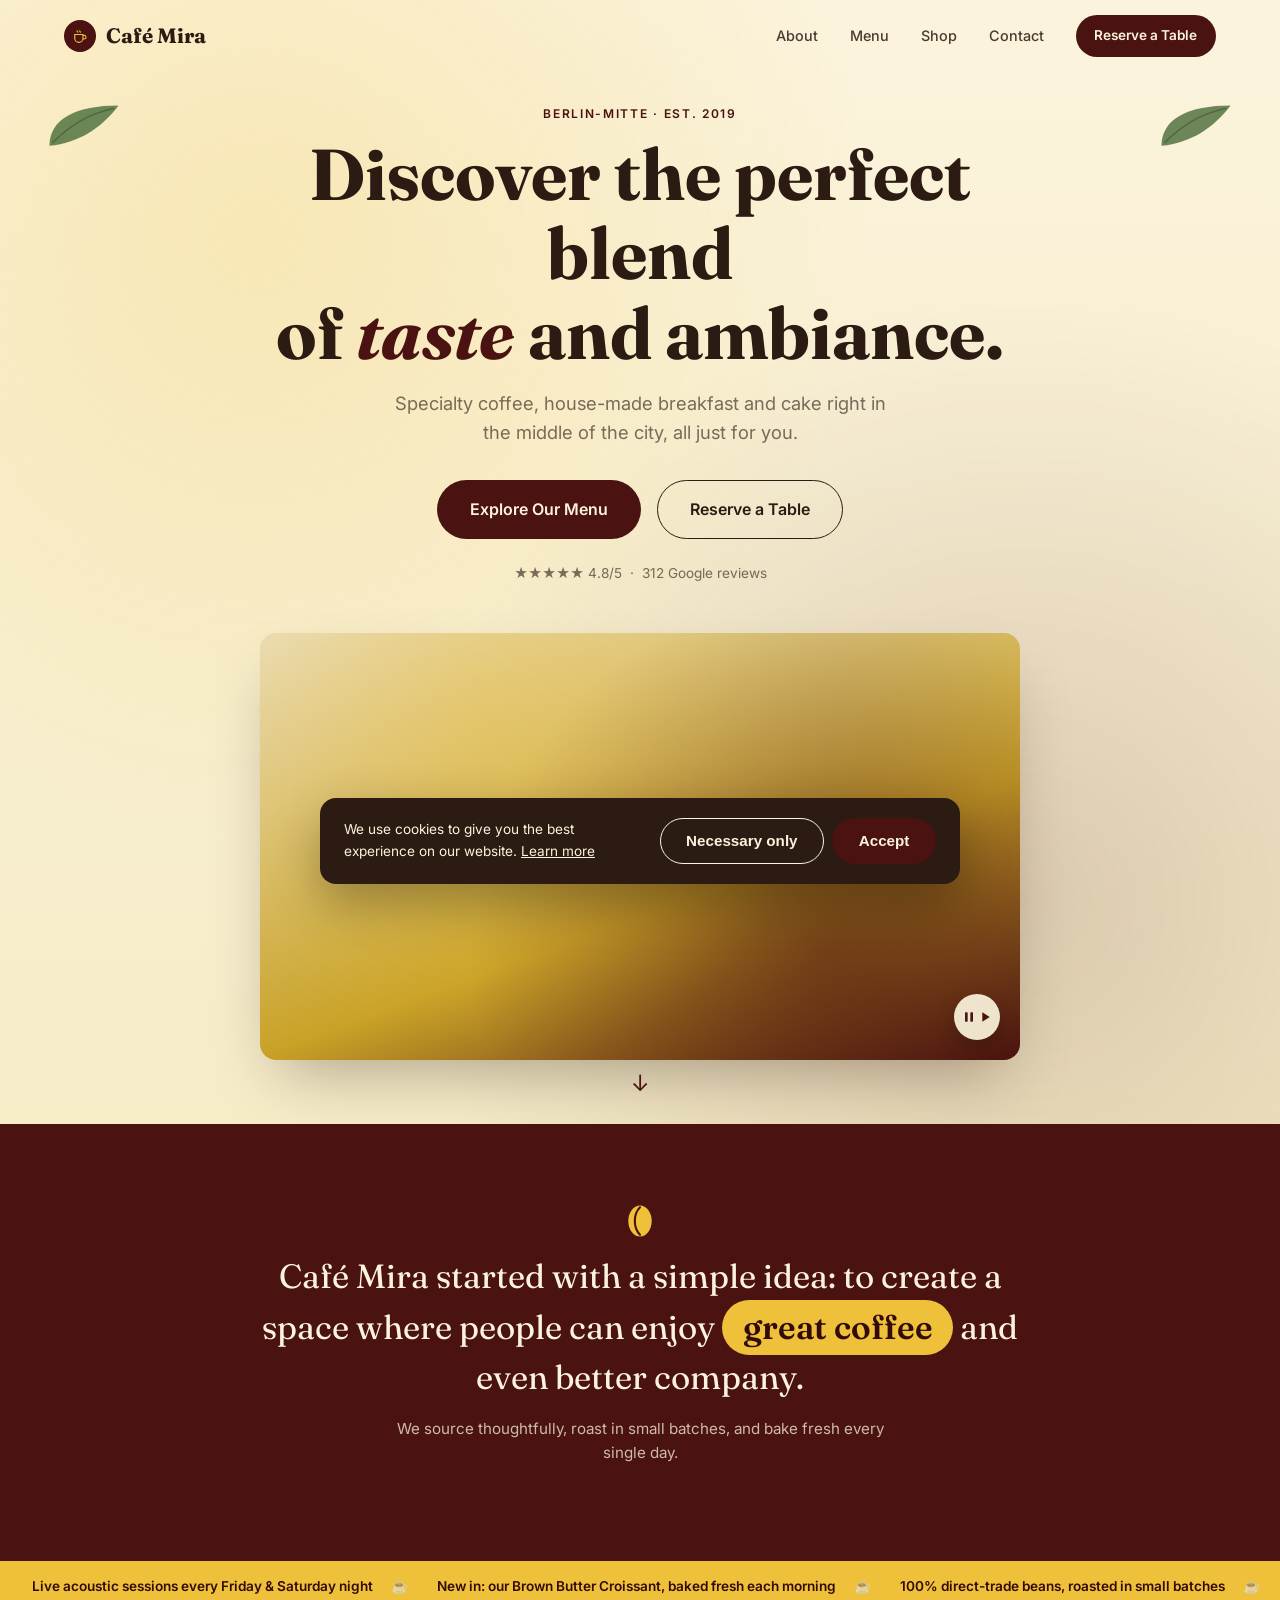
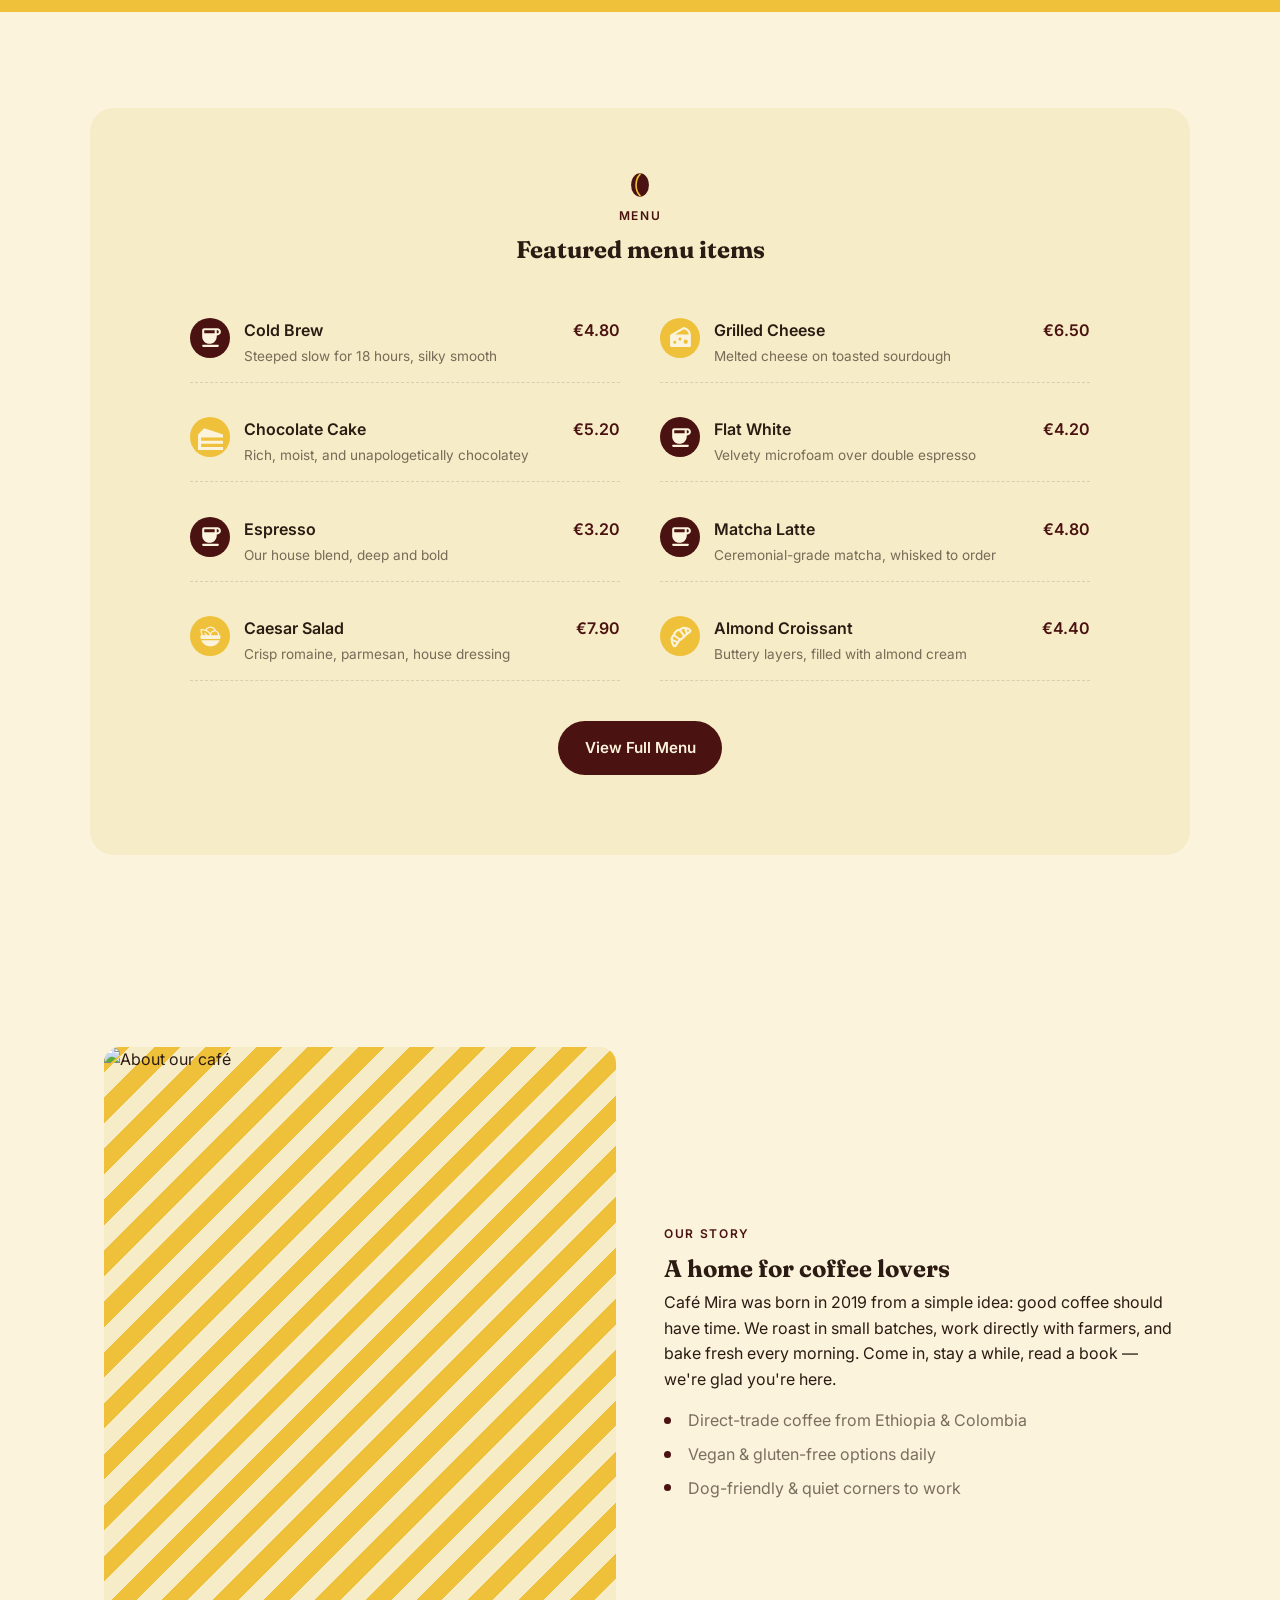
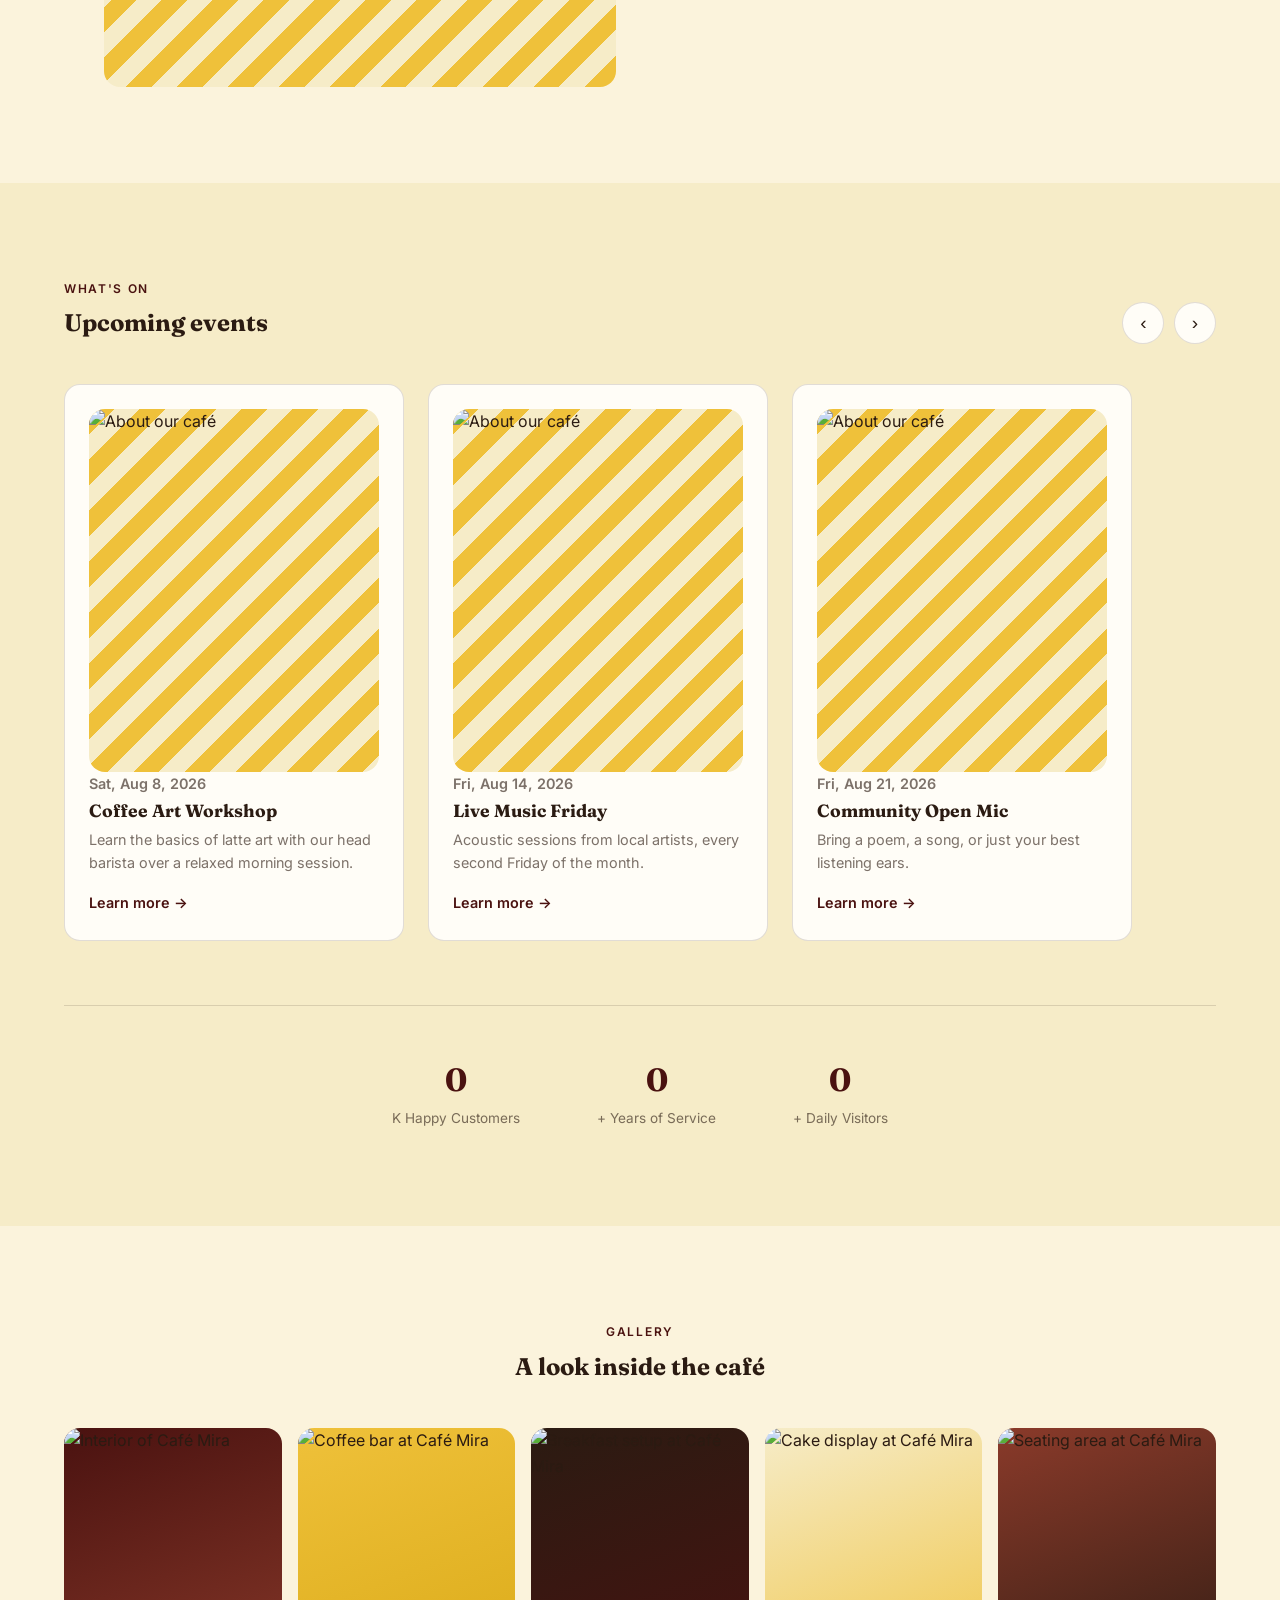
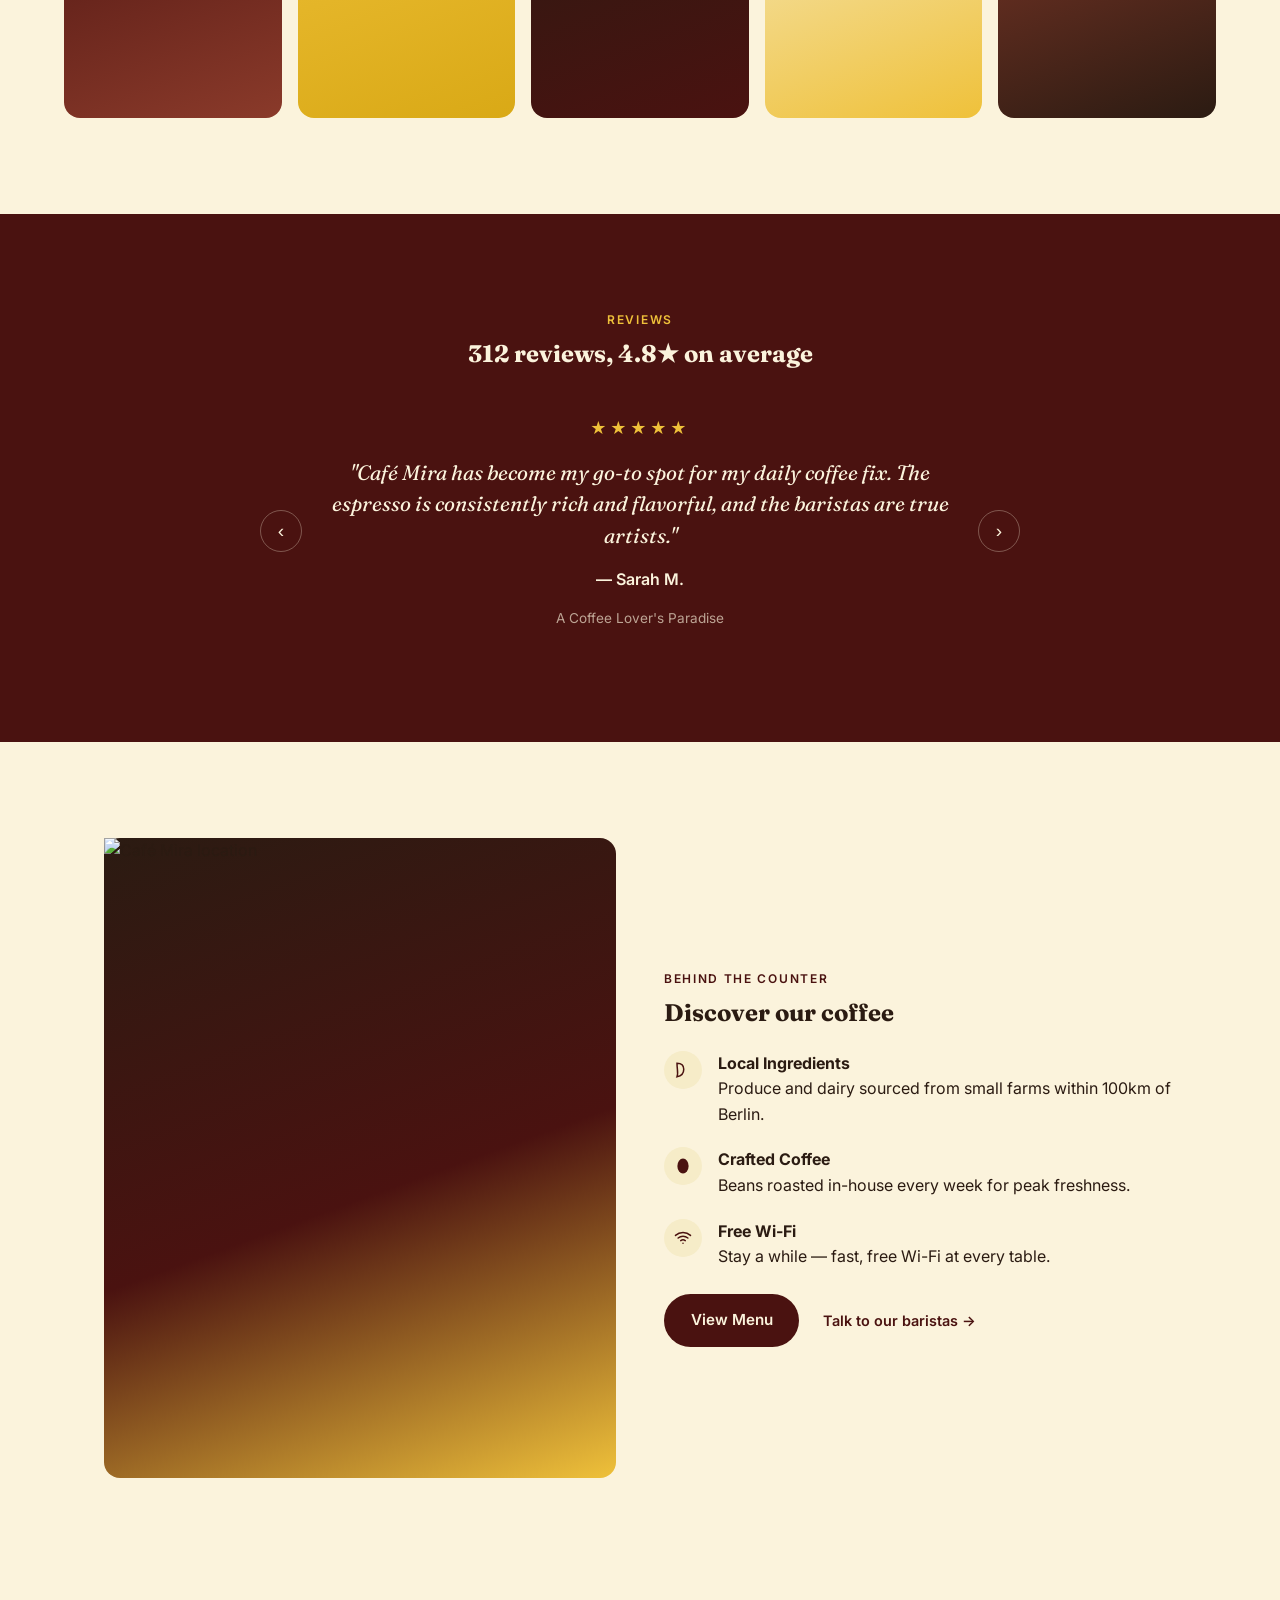
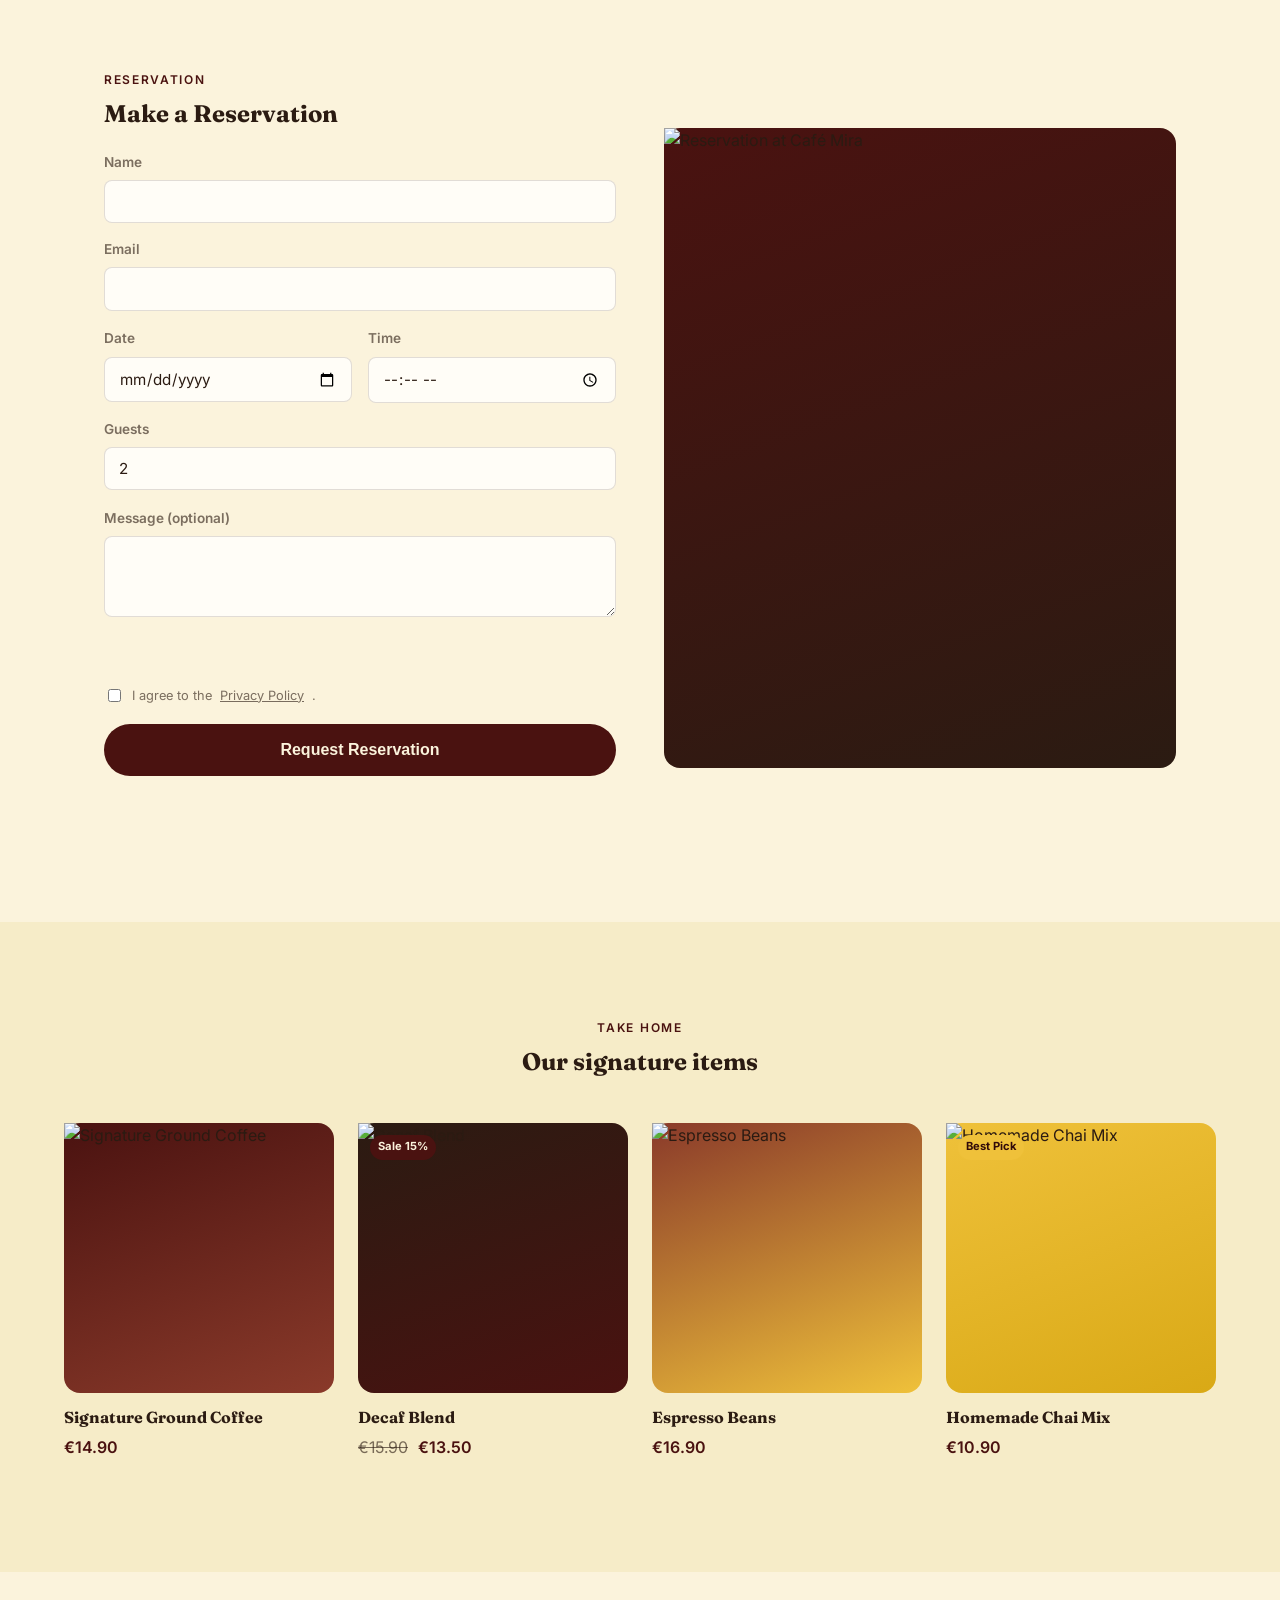
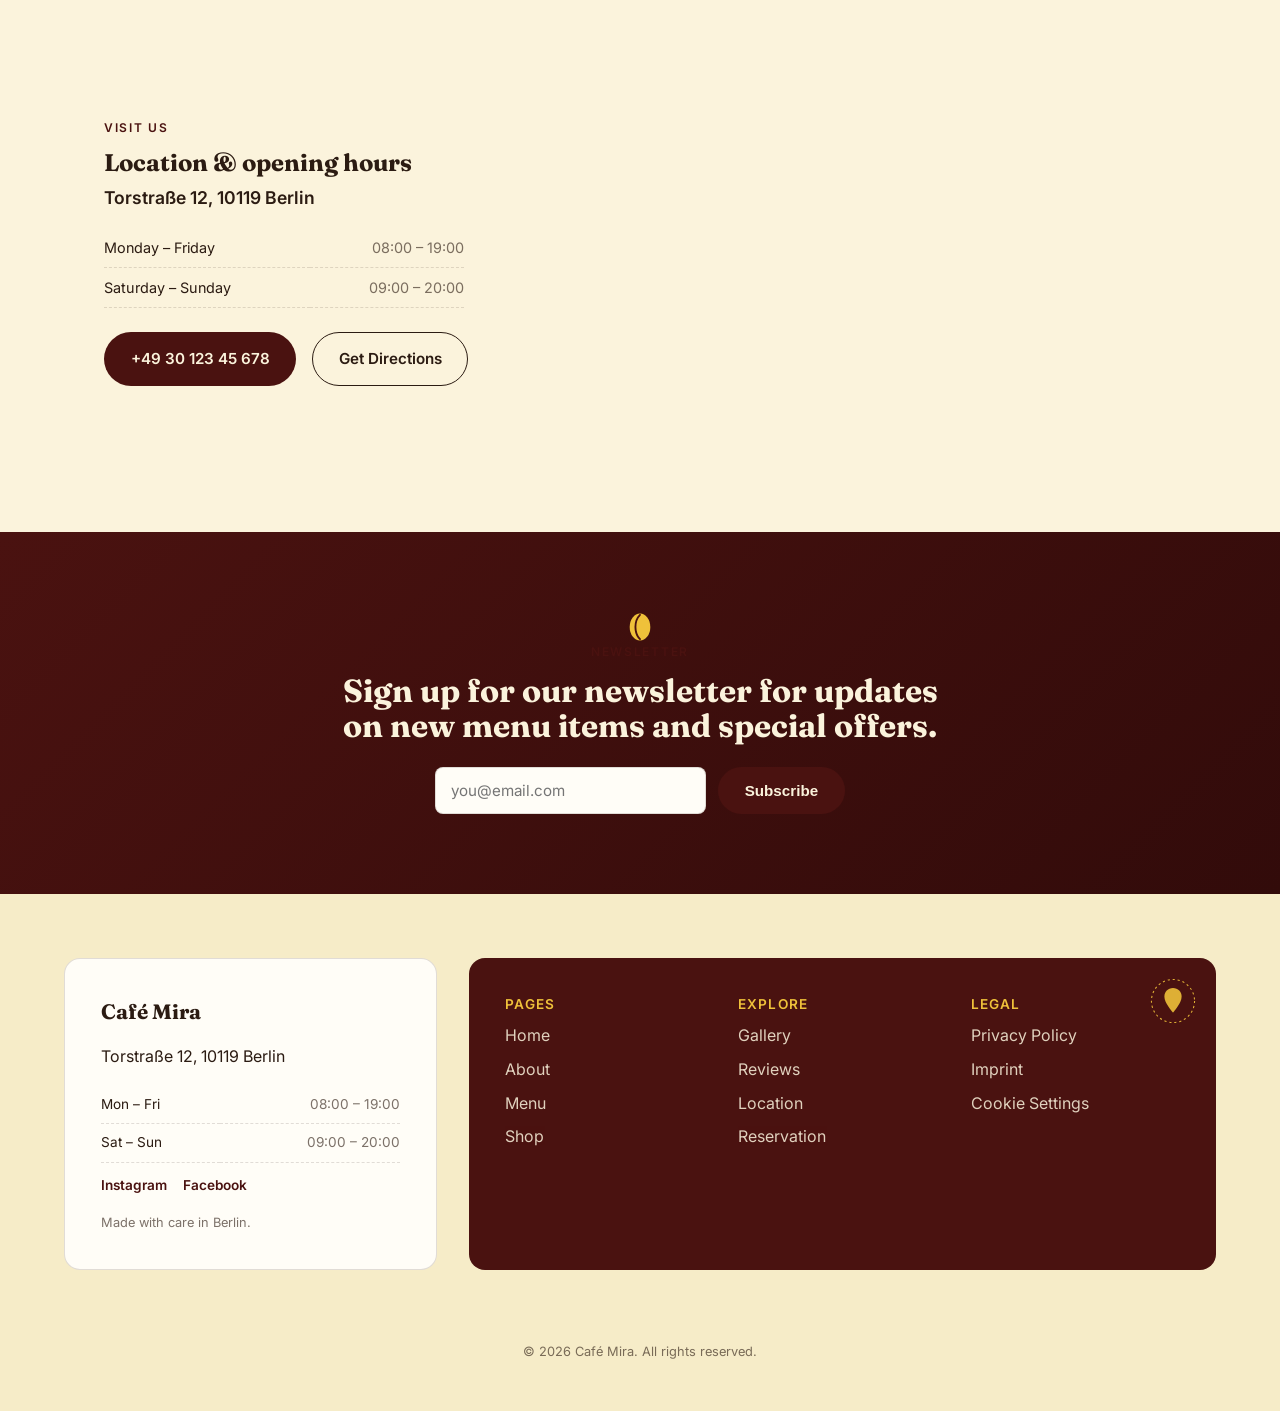
==== index.html @ db7641bc "update" ====
<!DOCTYPE html>
<html lang="en">
<head>
<meta charset="UTF-8">
<meta name="viewport" content="width=device-width, initial-scale=1.0">
<title>Café Mira — Specialty Coffee & Breakfast in Berlin-Mitte</title>
<meta name="description" content="Café Mira in Berlin-Mitte: specialty coffee, house-made breakfast and cake, live music nights. Open daily from 8am. Reserve your table today.">
<meta name="keywords" content="café Berlin, specialty coffee, breakfast, brunch, coffee shop Mitte">
<meta name="author" content="Café Mira">
<link rel="canonical" href="https://www.cafe-mira.example/">

<!-- Open Graph -->
<meta property="og:type" content="restaurant.menu">
<meta property="og:title" content="Café Mira — Specialty Coffee & Breakfast in Berlin-Mitte">
<meta property="og:description" content="Specialty coffee, house-made breakfast and cake right in the middle of Berlin. Reserve your table today.">
<meta property="og:image" content="images/og-cover.jpg">
<meta property="og:locale" content="en_GB">
<meta property="og:url" content="https://www.cafe-mira.example/">

<!-- Twitter -->
<meta name="twitter:card" content="summary_large_image">
<meta name="twitter:title" content="Café Mira — Specialty Coffee & Breakfast">
<meta name="twitter:description" content="Specialty coffee, house-made breakfast and cake in Berlin-Mitte.">
<meta name="twitter:image" content="images/og-cover.jpg">

<link rel="icon" href="data:image/svg+xml,<svg xmlns=%22http://www.w3.org/2000/svg%22 viewBox=%220 0 100 100%22><text y=%22.9em%22 font-size=%2290%22>☕</text></svg>">

<link rel="preconnect" href="https://fonts.googleapis.com">
<link href="https://fonts.googleapis.com/css2?family=Fraunces:opsz,wght@9..144,400;9..144,600;9..144,700&family=Inter:wght@400;500;600&display=swap" rel="stylesheet">
<link rel="stylesheet" href="css/style.css">

<!-- Structured data: LocalBusiness / CafeOrCoffeeShop -->
<script type="application/ld+json">
{
  "@context": "https://schema.org",
  "@type": "CafeOrCoffeeShop",
  "name": "Café Mira",
  "image": "https://www.cafe-mira.example/images/og-cover.jpg",
  "url": "https://www.cafe-mira.example/",
  "telephone": "+49-30-1234567",
  "servesCuisine": "Café, Breakfast, Cake",
  "priceRange": "€€",
  "address": {
    "@type": "PostalAddress",
    "streetAddress": "Torstraße 12",
    "addressLocality": "Berlin",
    "postalCode": "10119",
    "addressCountry": "DE"
  },
  "geo": { "@type": "GeoCoordinates", "latitude": 52.5296, "longitude": 13.4014 },
  "openingHoursSpecification": [
    { "@type": "OpeningHoursSpecification", "dayOfWeek": ["Monday","Tuesday","Wednesday","Thursday","Friday"], "opens": "08:00", "closes": "19:00" },
    { "@type": "OpeningHoursSpecification", "dayOfWeek": ["Saturday","Sunday"], "opens": "09:00", "closes": "20:00" }
  ],
  "aggregateRating": { "@type": "AggregateRating", "ratingValue": "4.8", "reviewCount": "312" },
  "sameAs": ["https://www.instagram.com/cafemira", "https://www.facebook.com/cafemira"],
  "inLanguage": "en"
}
</script>
</head>
<body>

<!-- Cookie consent (GDPR / EU market) -->
<div class="cookie-banner" id="cookieBanner" role="dialog" aria-live="polite" aria-label="Cookie notice">
  <p>We use cookies to give you the best experience on our website. <a href="privacy.html">Learn more</a></p>
  <div class="cookie-actions">
    <button class="btn btn--ghost" id="cookieDecline">Necessary only</button>
    <button class="btn btn--primary" id="cookieAccept">Accept</button>
  </div>
</div>

<!-- Nav -->
<header class="nav" id="nav">
  <a href="#top" class="nav__logo">
    <span class="nav__logo-mark">
      <svg viewBox="0 0 48 48" width="18" height="18" fill="none" stroke="currentColor" stroke-width="3" stroke-linecap="round"><path d="M10 20h22v10a11 11 0 0 1-11 11h0a11 11 0 0 1-11-11V20Z"/><path d="M32 22h3a5 5 0 0 1 0 10h-3"/><path d="M16 10c0 2 2 2 2 4M23 10c0 2 2 2 2 4"/></svg>
    </span>
    Café Mira
  </a>
  <nav class="nav__links" id="navLinks">
    <a href="#about">About</a>
    <a href="#menu">Menu</a>
    <a href="#shop">Shop</a>
    <a href="#contact">Contact</a>
    <a href="#contact" class="btn btn--primary btn--sm">Reserve a Table</a>
  </nav>
  <button class="nav__burger" id="navBurger" aria-label="Open menu" aria-expanded="false">
    <span></span><span></span><span></span>
  </button>
</header>

<!-- Hero -->
<section class="hero" id="top">
  <div class="hero__bg" aria-hidden="true"></div>
  <svg class="leaf leaf--left float" viewBox="0 0 100 60" width="72" aria-hidden="true"><path d="M2 58C2 20 40 2 98 2 C74 34 42 54 2 58Z" fill="#5C7A4A"/><path d="M6 54C30 30 55 14 92 6" stroke="#3E5A32" stroke-width="2" fill="none"/></svg>
  <svg class="leaf leaf--right float" viewBox="0 0 100 60" width="72" aria-hidden="true"><path d="M98 58C98 20 60 2 2 2 C26 34 58 54 98 58Z" fill="#5C7A4A"/><path d="M94 54C70 30 45 14 8 6" stroke="#3E5A32" stroke-width="2" fill="none"/></svg>

  <div class="hero__content">
    <p class="eyebrow reveal">Berlin-Mitte · Est. 2019</p>
    <h1 class="hero__title">
      <span class="word" style="--i:0">Discover</span>
      <span class="word" style="--i:1">the</span>
      <span class="word" style="--i:2">perfect</span>
      <span class="word" style="--i:3">blend</span><br>
      <span class="word" style="--i:4">of</span>
      <span class="word" style="--i:5"><em>taste</em></span>
      <span class="word" style="--i:6">and</span>
      <span class="word" style="--i:7">ambiance.</span>
    </h1>
    <p class="hero__lede reveal" style="--i:1">Specialty coffee, house-made breakfast and cake  right in the middle of the city, all just for you.</p>
    <div class="hero__cta reveal" style="--i:2">
      <a href="#menu" class="btn btn--primary btn--lg">Explore Our Menu</a>
      <a href="#contact" class="btn btn--ghost btn--lg">Reserve a Table</a>
    </div>
    <div class="hero__trust reveal" style="--i:3">
      <span>★★★★★ 4.8/5</span><span>·</span><span>312 Google reviews</span>
    </div>

    <div class="hero__media reveal" style="--i:4">
      <div class="hero__scene" id="heroScene">
        <video autoplay muted loop playsinline aria-label="Barista preparing coffee">
          <source src="images/2649816_Barista_Preparing_1920x1080.mp4" type="video/mp4">
        </video>
      </div>
      <button class="hero__playbtn" id="heroPlayBtn" aria-label="Pause ambience animation" aria-pressed="true">
        <svg id="iconPause" viewBox="0 0 24 24" width="16" height="16" fill="currentColor"><rect x="6" y="5" width="4" height="14" rx="1"/><rect x="14" y="5" width="4" height="14" rx="1"/></svg>
        <svg id="iconPlay" viewBox="0 0 24 24" width="16" height="16" fill="currentColor" hidden><path d="M8 5v14l11-7L8 5Z"/></svg>
      </button>
    </div>
  </div>
  <a href="#quote" class="hero__scroll" aria-label="Scroll down">↓</a>
</section>

<!-- Quote band -->
<section class="quote" id="quote">
  <svg class="bean-icon float" viewBox="0 0 64 64" width="34" height="34" aria-hidden="true"><ellipse cx="32" cy="32" rx="22" ry="29" fill="#EFC13A"/><path d="M32 6C19 19,19 45,32 58" stroke="#4A1210" stroke-width="4" fill="none" stroke-linecap="round"/></svg>
  <p class="quote__text reveal">Café Mira started with a simple idea: to create a space where people can enjoy <span class="pill">great coffee</span> and even better company.</p>
  <p class="quote__sub reveal" style="--i:1">We source thoughtfully, roast in small batches, and bake fresh every single day.</p>
</section>

<!-- Marquee ticker -->
<div class="ticker" aria-hidden="true">
  <div class="ticker__track">
    <span>Live acoustic sessions every Friday &amp; Saturday night</span>
    <span>New in: our Brown Butter Croissant, baked fresh each morning</span>
    <span>100% direct-trade beans, roasted in small batches</span>
    <span>Now booking private events — ask our team for details</span>
    <span>Live acoustic sessions every Friday &amp; Saturday night</span>
    <span>New in: our Brown Butter Croissant, baked fresh each morning</span>
    <span>100% direct-trade beans, roasted in small batches</span>
    <span>Now booking private events — ask our team for details</span>
  </div>
</div>

<!-- Featured menu -->
<section class="menu" id="menu">
  <div class="menu__card">
    <svg class="bean-icon bean-icon--sm" viewBox="0 0 64 64" width="26" height="26" aria-hidden="true"><ellipse cx="32" cy="32" rx="22" ry="29" fill="#4A1210"/><path d="M32 6C19 19,19 45,32 58" stroke="#EFC13A" stroke-width="4" fill="none" stroke-linecap="round"/></svg>
    <p class="eyebrow center reveal">Menu</p>
    <h2 class="center reveal">Featured menu items</h2>

    <div class="menu__grid">
      <div class="menu-card reveal" style="--i:0">
        <span class="menu-card__icon"><svg width="25" height="25" viewBox="0 0 48 48" fill="none" xmlns="http://www.w3.org/2000/svg">
<path d="M22 36C18.1 36 14.792 34.642 12.076 31.926C9.36001 29.21 8.00134 25.9013 8.00001 22V10C8.00001 8.9 8.39201 7.95867 9.17601 7.176C9.96001 6.39333 10.9013 6.00133 12 6H37C38.9333 6 40.5833 6.68333 41.95 8.05C43.3167 9.41667 44 11.0667 44 13C44 14.9333 43.3167 16.5833 41.95 17.95C40.5833 19.3167 38.9333 20 37 20H36V22C36 25.9 34.642 29.2087 31.926 31.926C29.21 34.6433 25.9013 36.0013 22 36ZM12 16H32V10H12V16ZM36 16H37C37.8333 16 38.542 15.7087 39.126 15.126C39.71 14.5433 40.0013 13.8347 40 13C39.9987 12.1653 39.7073 11.4573 39.126 10.876C38.5447 10.2947 37.836 10.0027 37 10H36V16ZM10 42C9.43334 42 8.95867 41.808 8.57601 41.424C8.19334 41.04 8.00134 40.5653 8.00001 40C7.99867 39.4347 8.19067 38.96 8.57601 38.576C8.96134 38.192 9.43601 38 10 38H38C38.5667 38 39.042 38.192 39.426 38.576C39.81 38.96 40.0013 39.4347 40 40C39.9987 40.5653 39.8067 41.0407 39.424 41.426C39.0413 41.8113 38.5667 42.0027 38 42H10Z" fill="#FBF3DC"/>
</svg></span>
        <span class="menu-card__body">
          <span class="menu-card__top"><span class="menu-card__name">Cold Brew</span><span class="menu-card__price">€4.80</span></span>
          <span class="menu-card__desc">Steeped slow for 18 hours, silky smooth</span>
        </span>
      </div>
      <div class="menu-card reveal" style="--i:1">
        <span class="menu-card__icon menu-card__icon--food"><svg width="25" height="25" viewBox="0 0 48 48" fill="none" xmlns="http://www.w3.org/2000/svg">
  <path d="M30.3195 4.02004C29.8585 3.93737 29.3832 4.02251 28.9795 4.26004L4.99953 18.28C4.99953 18.28 4.83953 18.42 4.73953 18.48C4.67953 18.54 4.59953 18.58 4.53953 18.64C4.39953 18.8 4.27953 18.96 4.19953 19.16C4.19953 19.18 4.15953 19.2 4.15953 19.24C4.05953 19.46 4.01953 19.7 4.01953 19.96V40.02C4.01953 41.12 4.91953 42.02 6.01953 42.02H42.0195C43.1195 42.02 44.0195 41.12 44.0195 40.02V20.02C44.0195 9.18004 35.0795 4.84004 30.3395 4.04004L30.3195 4.02004ZM12.9995 36C11.3395 36 9.99953 34.66 9.99953 33C9.99953 31.34 11.3395 30 12.9995 30C14.6595 30 15.9995 31.34 15.9995 33C15.9995 34.66 14.6595 36 12.9995 36ZM22.9995 30C21.3395 30 19.9995 28.66 19.9995 27C19.9995 25.34 21.3395 24 22.9995 24C24.6595 24 25.9995 25.34 25.9995 27C25.9995 28.66 24.6595 30 22.9995 30ZM33.9995 36C31.7995 36 29.9995 34.2 29.9995 32C29.9995 29.8 31.7995 28 33.9995 28C36.1995 28 37.9995 29.8 37.9995 32C37.9995 34.2 36.1995 36 33.9995 36ZM13.3995 18L30.3395 8.12004C32.4595 8.66004 38.8395 10.82 39.8595 18H13.3995Z" fill="#FBF3DC"/>
  </svg></span>
        <span class="menu-card__body">
          <span class="menu-card__top"><span class="menu-card__name">Grilled Cheese</span><span class="menu-card__price">€6.50</span></span>
          <span class="menu-card__desc">Melted cheese on toasted sourdough</span>
        </span>
      </div>    
      <div class="menu-card reveal" style="--i:2">
        <span class="menu-card__icon menu-card__icon--food"><svg width="25" height="25" viewBox="0 0 37 37" fill="none" xmlns="http://www.w3.org/2000/svg">
<path d="M4.625 18.5V23.125H37V18.5M4.625 27.75V32.375H37V27.75M0 37V13.875L9.25 4.625L37 13.875V37" fill="#FBF3DC"/>
</svg></span>
        <span class="menu-card__body">
          <span class="menu-card__top"><span class="menu-card__name">Chocolate Cake</span><span class="menu-card__price">€5.20</span></span>
          <span class="menu-card__desc">Rich, moist, and unapologetically chocolatey</span>
        </span>
      </div>
      <div class="menu-card reveal" style="--i:3">
        <span class="menu-card__icon"><svg width="25" height="25" viewBox="0 0 48 48" fill="none" xmlns="http://www.w3.org/2000/svg">
<path d="M22 36C18.1 36 14.792 34.642 12.076 31.926C9.36001 29.21 8.00134 25.9013 8.00001 22V10C8.00001 8.9 8.39201 7.95867 9.17601 7.176C9.96001 6.39333 10.9013 6.00133 12 6H37C38.9333 6 40.5833 6.68333 41.95 8.05C43.3167 9.41667 44 11.0667 44 13C44 14.9333 43.3167 16.5833 41.95 17.95C40.5833 19.3167 38.9333 20 37 20H36V22C36 25.9 34.642 29.2087 31.926 31.926C29.21 34.6433 25.9013 36.0013 22 36ZM12 16H32V10H12V16ZM36 16H37C37.8333 16 38.542 15.7087 39.126 15.126C39.71 14.5433 40.0013 13.8347 40 13C39.9987 12.1653 39.7073 11.4573 39.126 10.876C38.5447 10.2947 37.836 10.0027 37 10H36V16ZM10 42C9.43334 42 8.95867 41.808 8.57601 41.424C8.19334 41.04 8.00134 40.5653 8.00001 40C7.99867 39.4347 8.19067 38.96 8.57601 38.576C8.96134 38.192 9.43601 38 10 38H38C38.5667 38 39.042 38.192 39.426 38.576C39.81 38.96 40.0013 39.4347 40 40C39.9987 40.5653 39.8067 41.0407 39.424 41.426C39.0413 41.8113 38.5667 42.0027 38 42H10Z" fill="#FBF3DC"/>
</svg></span>
        <span class="menu-card__body">
          <span class="menu-card__top"><span class="menu-card__name">Flat White</span><span class="menu-card__price">€4.20</span></span>
          <span class="menu-card__desc">Velvety microfoam over double espresso</span>
        </span>
      </div>
      <div class="menu-card reveal" style="--i:4">
        <span class="menu-card__icon"><svg width="25" height="25" viewBox="0 0 48 48" fill="none" xmlns="http://www.w3.org/2000/svg">
<path d="M22 36C18.1 36 14.792 34.642 12.076 31.926C9.36001 29.21 8.00134 25.9013 8.00001 22V10C8.00001 8.9 8.39201 7.95867 9.17601 7.176C9.96001 6.39333 10.9013 6.00133 12 6H37C38.9333 6 40.5833 6.68333 41.95 8.05C43.3167 9.41667 44 11.0667 44 13C44 14.9333 43.3167 16.5833 41.95 17.95C40.5833 19.3167 38.9333 20 37 20H36V22C36 25.9 34.642 29.2087 31.926 31.926C29.21 34.6433 25.9013 36.0013 22 36ZM12 16H32V10H12V16ZM36 16H37C37.8333 16 38.542 15.7087 39.126 15.126C39.71 14.5433 40.0013 13.8347 40 13C39.9987 12.1653 39.7073 11.4573 39.126 10.876C38.5447 10.2947 37.836 10.0027 37 10H36V16ZM10 42C9.43334 42 8.95867 41.808 8.57601 41.424C8.19334 41.04 8.00134 40.5653 8.00001 40C7.99867 39.4347 8.19067 38.96 8.57601 38.576C8.96134 38.192 9.43601 38 10 38H38C38.5667 38 39.042 38.192 39.426 38.576C39.81 38.96 40.0013 39.4347 40 40C39.9987 40.5653 39.8067 41.0407 39.424 41.426C39.0413 41.8113 38.5667 42.0027 38 42H10Z" fill="#FBF3DC"/>
</svg></span>
        <span class="menu-card__body">
          <span class="menu-card__top"><span class="menu-card__name">Espresso</span><span class="menu-card__price">€3.20</span></span>
          <span class="menu-card__desc">Our house blend, deep and bold</span>
        </span>
      </div>
      <div class="menu-card reveal" style="--i:5">
        <span class="menu-card__icon"><svg width="25" height="25" viewBox="0 0 48 48" fill="none" xmlns="http://www.w3.org/2000/svg">
<path d="M22 36C18.1 36 14.792 34.642 12.076 31.926C9.36001 29.21 8.00134 25.9013 8.00001 22V10C8.00001 8.9 8.39201 7.95867 9.17601 7.176C9.96001 6.39333 10.9013 6.00133 12 6H37C38.9333 6 40.5833 6.68333 41.95 8.05C43.3167 9.41667 44 11.0667 44 13C44 14.9333 43.3167 16.5833 41.95 17.95C40.5833 19.3167 38.9333 20 37 20H36V22C36 25.9 34.642 29.2087 31.926 31.926C29.21 34.6433 25.9013 36.0013 22 36ZM12 16H32V10H12V16ZM36 16H37C37.8333 16 38.542 15.7087 39.126 15.126C39.71 14.5433 40.0013 13.8347 40 13C39.9987 12.1653 39.7073 11.4573 39.126 10.876C38.5447 10.2947 37.836 10.0027 37 10H36V16ZM10 42C9.43334 42 8.95867 41.808 8.57601 41.424C8.19334 41.04 8.00134 40.5653 8.00001 40C7.99867 39.4347 8.19067 38.96 8.57601 38.576C8.96134 38.192 9.43601 38 10 38H38C38.5667 38 39.042 38.192 39.426 38.576C39.81 38.96 40.0013 39.4347 40 40C39.9987 40.5653 39.8067 41.0407 39.424 41.426C39.0413 41.8113 38.5667 42.0027 38 42H10Z" fill="#FBF3DC"/>
</svg></span>
        <span class="menu-card__body">
          <span class="menu-card__top"><span class="menu-card__name">Matcha Latte</span><span class="menu-card__price">€4.80</span></span>
          <span class="menu-card__desc">Ceremonial-grade matcha, whisked to order</span>
        </span>
      </div>
      <div class="menu-card reveal" style="--i:6">
        <span class="menu-card__icon menu-card__icon--food"><svg width="25" height="25" viewBox="0 0 48 48" fill="none" xmlns="http://www.w3.org/2000/svg">
<path d="M16.6166 11.5992C17.3552 10.2337 18.4578 9.09972 19.8019 8.32297C21.146 7.54623 22.679 7.15714 24.2309 7.19891C25.7827 7.24067 27.2926 7.71166 28.593 8.55958C29.8933 9.4075 30.9333 10.5992 31.5974 12.0024C29.8492 12.0417 28.1504 12.5895 26.7085 13.5788C25.2666 14.568 24.1441 15.9559 23.4782 17.5728C22.8633 16.5499 22.1277 15.6047 21.287 14.7576C19.9349 13.4298 18.3523 12.3596 16.6166 11.5992ZM40.7822 21.6C40.795 21.4016 40.8014 21.2016 40.8014 21C40.8022 19.0499 40.1696 17.1522 38.9988 15.5927C37.8279 14.0332 36.1823 12.8962 34.3094 12.3528C33.6625 10.3034 32.4192 8.49351 30.7384 7.15441C29.0576 5.81531 27.0157 5.00784 24.8736 4.83521C22.7315 4.66259 20.5867 5.13266 18.7131 6.18533C16.8396 7.23799 15.3225 8.82544 14.3558 10.7448C13.4011 10.4476 12.4288 10.2103 11.4446 10.0344C9.77986 9.73529 8.09116 9.58988 6.3998 9.59996L5.9582 9.61436H5.9486C5.65503 9.6315 5.37797 9.75585 5.17003 9.96379C4.96209 10.1717 4.83774 10.4488 4.8206 10.7424V10.7448L4.8014 11.196C4.79008 12.8896 4.93469 14.5808 5.2334 16.248C5.5286 17.8848 6.0278 19.7616 6.8774 21.6H6.0014C5.68314 21.6 5.37791 21.7264 5.15287 21.9514C4.92783 22.1765 4.8014 22.4817 4.8014 22.8V24C4.8014 25.656 5.0126 27.264 5.4062 28.8H42.5966C42.9998 27.2319 43.203 25.6191 43.2014 24V22.8C43.2014 22.4817 43.075 22.1765 42.8499 21.9514C42.6249 21.7264 42.3197 21.6 42.0014 21.6H40.7822ZM9.563 21.6C8.5214 19.7232 7.9262 17.6664 7.595 15.8208C7.36864 14.5605 7.23866 13.2848 7.2062 12.0048L7.4798 12.0144C8.3726 12.0456 9.6158 12.1416 11.0174 12.396C13.8494 12.9072 17.1758 14.04 19.5902 16.4544C21.0686 17.9328 22.0694 19.7568 22.7414 21.6H18.5006L14.051 17.1504C13.9394 17.0389 13.807 16.9506 13.6613 16.8904C13.5156 16.8301 13.3594 16.7992 13.2017 16.7993C13.0441 16.7994 12.888 16.8306 12.7423 16.891C12.5967 16.9515 12.4644 17.04 12.353 17.1516C12.2416 17.2631 12.1532 17.3956 12.093 17.5413C12.0328 17.687 12.0018 17.8431 12.0019 18.0008C12.002 18.1585 12.0332 18.3146 12.0937 18.4602C12.1541 18.6058 12.2426 18.7381 12.3542 18.8496L15.107 21.6H9.563ZM25.2782 21.6L25.2134 21.4056C25.1612 20.5001 25.2961 19.5936 25.6098 18.7427C25.9235 17.8917 26.4092 17.1145 27.0366 16.4596C27.664 15.8048 28.4197 15.2862 29.2564 14.9363C30.0932 14.5865 30.9931 14.4128 31.8999 14.4262C32.8067 14.4396 33.7011 14.6398 34.5271 15.0142C35.3532 15.3886 36.0932 15.9292 36.701 16.6024C37.3088 17.2755 37.7714 18.0667 38.0598 18.9265C38.3482 19.7864 38.4563 20.6965 38.3774 21.6H25.2782ZM24.0014 43.2C20.1761 43.2008 16.4377 42.059 13.2657 39.921C10.0937 37.7829 7.63268 34.7461 6.1982 31.2H41.807C40.3724 34.7465 37.9109 37.7836 34.7385 39.9216C31.566 42.0597 27.8271 43.2013 24.0014 43.2Z" fill="#FBF3DC"/>
</svg>  </span>
        <span class="menu-card__body">
          <span class="menu-card__top"><span class="menu-card__name">Caesar Salad</span><span class="menu-card__price">€7.90</span></span>
          <span class="menu-card__desc">Crisp romaine, parmesan, house dressing</span>
        </span>
      </div>
      <div class="menu-card reveal" style="--i:7">
        <span class="menu-card__icon menu-card__icon--food"><svg width="25" height="25" viewBox="0 0 48 48" fill="none" xmlns="http://www.w3.org/2000/svg">
<path d="M7.00014 29.0001C7.00014 29.0001 6.95614 32.7481 8.45614 37.2481C9.32914 39.8641 10.3701 41.4671 11.6791 42.2511C13.3561 43.2561 15.0761 41.2711 16.0581 39.5811C17.0201 37.9241 18.4331 36.2281 19.5481 35.0001M33.0001 7.91113C35.6231 8.35113 38.5321 8.91713 39.6261 9.41913C41.0521 10.0731 42.4861 11.4051 43.0571 12.8301C43.5881 14.1541 42.2101 15.1701 40.9641 15.8641C39.5591 16.6471 38.0951 17.8741 36.8991 19.0001" stroke="#FBF3DC" stroke-width="4" stroke-linecap="round" stroke-linejoin="round"/>
<path d="M24.2034 29.776L21.7014 31.513C21.2438 31.8308 20.8848 32.2709 20.6654 32.783C20.3562 33.5047 19.7738 34.0745 19.0456 34.368C18.3174 34.6614 17.5026 34.6546 16.7794 34.349L8.80442 30.98C8.0961 30.6808 7.532 30.1178 7.2315 29.41C6.93101 28.7023 6.91771 27.9054 7.19441 27.188L7.64442 26.019C8.52353 23.736 10.1322 21.8074 12.2204 20.533M30.7214 24.508L32.1114 23.004L33.0234 22.017C33.3383 21.6758 33.7217 21.4049 34.1484 21.222C34.921 20.8909 35.5385 20.2779 35.8751 19.5077C36.2118 18.7375 36.2423 17.8679 35.9604 17.076L33.1084 9.066C32.8787 8.42032 32.4199 7.88146 31.8192 7.55168C31.2184 7.2219 30.5175 7.12415 29.8494 7.277L28.6314 7.556C25.9768 8.1629 23.6495 9.75018 22.1154 12" stroke="#FBF3DC" stroke-width="4" stroke-linecap="round" stroke-linejoin="round"/>
<path d="M13.4101 23.0791C12.6221 22.5144 12.0784 21.6711 11.8896 20.7202C11.7007 19.7693 11.8807 18.7821 12.3931 17.9591C13.9428 15.4658 16.0493 13.3656 18.5471 11.8231C19.3542 11.325 20.3183 11.1467 21.2502 11.3232C22.182 11.4998 23.0141 12.0184 23.5831 12.7771L29.5151 20.6861C29.8374 21.1158 30.0698 21.6059 30.1986 22.1273C30.3273 22.6487 30.3498 23.1907 30.2646 23.7209C30.1794 24.2512 29.9883 24.7588 29.7026 25.2137C29.417 25.6685 29.0427 26.0611 28.6021 26.3681L28.3621 26.5351C28.0611 26.7451 27.7901 26.9951 27.5581 27.2781L26.8741 28.1101C26.2303 28.8939 25.3129 29.4038 24.3074 29.5368C23.3019 29.6697 22.2834 29.4157 21.4581 28.8261L13.4101 23.0791Z" stroke="#FBF3DC" stroke-width="4"/>
</svg></span>
        <span class="menu-card__body">
          <span class="menu-card__top"><span class="menu-card__name">Almond Croissant</span><span class="menu-card__price">€4.40</span></span>
          <span class="menu-card__desc">Buttery layers, filled with almond cream</span>
        </span>
      </div>
    </div>

    <p class="center reveal" style="margin-top:2.5rem;"><a href="#menu" class="btn btn--primary">View Full Menu</a></p>
  </div>
</section>

<!-- About -->
<section class="about" id="about">
  <img src="images/about-photo.jpg" alt="About our café" class="about__media">
  <div class="about__text">
    <p class="eyebrow reveal">Our Story</p>
    <h2 class="reveal" style="--i:1">A home for coffee lovers</h2>
    <p class="reveal" style="--i:2">Café Mira was born in 2019 from a simple idea: good coffee should have time. We roast in small batches, work directly with farmers, and bake fresh every morning. Come in, stay a while, read a book — we're glad you're here.</p>
    <ul class="about__facts">
      <li class="reveal" style="--i:3">Direct-trade coffee from Ethiopia &amp; Colombia</li>
      <li class="reveal" style="--i:4">Vegan &amp; gluten-free options daily</li>
      <li class="reveal" style="--i:5">Dog-friendly &amp; quiet corners to work</li>
    </ul>
  </div>
</section>

<!-- Upcoming events -->
<section class="events">
  <div class="events__head">
    <div>
      <p class="eyebrow reveal">What's on</p>
      <h2 class="reveal" style="--i:1">Upcoming events</h2>
    </div>
    <div class="events__nav">
      <button class="round-btn" id="eventsPrev" aria-label="Previous event">‹</button>
      <button class="round-btn" id="eventsNext" aria-label="Next event">›</button>
    </div>
  </div>

  <div class="events__track" id="eventsTrack">
    <article class="event-card reveal" style="--i:0">
      <img src="images/post1.jpg" alt="About our café" class="about__media">
      <p class="event-card__date">Sat, Aug 8, 2026</p>
      <h3>Coffee Art Workshop</h3>
      <p>Learn the basics of latte art with our head barista over a relaxed morning session.</p>
      <a href="#contact" class="link-arrow">Learn more →</a>
    </article>
    <article class="event-card reveal" style="--i:1">
      <img src="images/post2.jpg" alt="About our café" class="about__media">
      <p class="event-card__date">Fri, Aug 14, 2026</p>
      <h3>Live Music Friday</h3>
      <p>Acoustic sessions from local artists, every second Friday of the month.</p>
      <a href="#contact" class="link-arrow">Learn more →</a>
    </article>
    <article class="event-card reveal" style="--i:2">
      <img src="images/post3.jpg" alt="About our café" class="about__media">
      <p class="event-card__date">Fri, Aug 21, 2026</p>
      <h3>Community Open Mic</h3>
      <p>Bring a poem, a song, or just your best listening ears.</p>
      <a href="#contact" class="link-arrow">Learn more →</a>
    </article>
  </div>

  <div class="stats">
    <div class="stats__item reveal" style="--i:0"><strong class="stats__counter" data-target="12">0</strong><span>K Happy Customers</span></div>
    <div class="stats__item reveal" style="--i:1"><strong class="stats__counter" data-target="7">0</strong><span>+ Years of Service</span></div>
    <div class="stats__item reveal" style="--i:2"><strong class="stats__counter" data-target="100">0</strong><span>+ Daily Visitors</span></div>
  </div>
</section>

<!-- Gallery -->
<section class="gallery" id="gallery">
  <p class="eyebrow center reveal">Gallery</p>
  <h2 class="center reveal" style="--i:1">A look inside the café</h2>
  <div class="gallery__row">
    <img src="images/inside1.jpg" alt="Interior of Café Mira" class="gallery__item gallery__item--a reveal" style="--i:0">
    <img src="images/inside2.jpg" alt="Coffee bar at Café Mira" class="gallery__item gallery__item--b reveal" style="--i:1">
    <img src="images/inside3.jpg" alt="Breakfast setup at Café Mira" class="gallery__item gallery__item--c reveal" style="--i:2">
    <img src="images/inside4.jpg" alt="Cake display at Café Mira" class="gallery__item gallery__item--d reveal" style="--i:3">
    <img src="images/inside5.jpg" alt="Seating area at Café Mira" class="gallery__item gallery__item--e reveal" style="--i:4">
  </div>
</section>

<!-- Testimonials -->
<section class="reviews" id="reviews">
  <p class="eyebrow center reveal">Reviews</p>
  <h2 class="center reveal" style="--i:1">312 reviews, 4.8★ on average</h2>
  <div class="testimonial">
    <button class="round-btn" id="testimonialPrev" aria-label="Previous review">‹</button>
    <div class="testimonial__body"> 
      <p class="testimonial__stars">★★★★★</p>
      <p class="testimonial__quote" id="testimonialQuote">"Café Mira has become my go-to spot for my daily coffee fix. The espresso is consistently rich and flavorful, and the baristas are true artists."</p>
      <p class="testimonial__name" id="testimonialName">— Sarah M.</p>
      <p class="testimonial__role" id="testimonialRole">A Coffee Lover's Paradise</p>
    </div>
    <button class="round-btn" id="testimonialNext" aria-label="Next review">›</button>
  </div>
</section>

<!-- Discover our coffee -->
<section class="discover">
  <a href="https://www.google.com/maps/place/Caf%C3%A9+Mira/data=!4m2!3m1!1s0x0:0xeabbf9cbfc2d0c7b?sa=X&ved=1t:2428&ictx=111" target="_blank" rel="noopener" class="discover__media reveal" aria-label="Open Café Mira on Google Maps">
    <img src="images/inside1.jpg" alt="Café Mira location" style="width:100%;height:100%;object-fit:cover;display:block;">
  </a>
  <div class="discover__text">
    <p class="eyebrow reveal">Behind the counter</p>
    <h2 class="reveal" style="--i:1">Discover our coffee</h2>
    <ul class="feature-list">
      <li class="reveal" style="--i:2">
        <span class="feature-list__icon"><svg viewBox="0 0 24 24" width="18" height="18" fill="none" stroke="currentColor" stroke-width="2" stroke-linecap="round"><path d="M4 21c6-1 9-4 9-10S10 3 4 3c0 8 2 13 0 18Z"/></svg></span>
        <span><strong>Local Ingredients</strong><br>Produce and dairy sourced from small farms within 100km of Berlin.</span>
      </li>
      <li class="reveal" style="--i:3">
        <span class="feature-list__icon"><svg viewBox="0 0 64 64" width="18" height="18" aria-hidden="true"><ellipse cx="32" cy="32" rx="20" ry="27" fill="currentColor"/></svg></span>
        <span><strong>Crafted Coffee</strong><br>Beans roasted in-house every week for peak freshness.</span>
      </li>
      <li class="reveal" style="--i:4">
        <span class="feature-list__icon"><svg viewBox="0 0 24 24" width="18" height="18" fill="none" stroke="currentColor" stroke-width="2" stroke-linecap="round"><path d="M2 8.5a15 15 0 0 1 20 0"/><path d="M5.5 12a10 10 0 0 1 13 0"/><path d="M9 15.5a5 5 0 0 1 6 0"/><circle cx="12" cy="19" r="1" fill="currentColor" stroke="none"/></svg></span>
        <span><strong>Free Wi-Fi</strong><br>Stay a while — fast, free Wi-Fi at every table.</span>
      </li>
    </ul>
    <div class="discover__cta reveal" style="--i:5">
      <a href="#menu" class="btn btn--primary">View Menu</a>
      <a href="#contact" class="link-arrow">Talk to our baristas →</a>
    </div>
  </div>
</section>

<!-- Reservation -->
<section class="contact" id="contact">
  
  <div class="contact__form-wrap">
    <p class="eyebrow reveal">Reservation</p>
    <h2 class="reveal" style="--i:1">Make a Reservation</h2>
    <form class="contact__form reveal" style="--i:2" id="reserveForm" novalidate>
      <div class="field-row">
        <label>Name<input type="text" name="name" required autocomplete="name"></label>
        <label>Email<input type="email" name="email" required autocomplete="email"></label>
      </div>
      <div class="field-row">
        <label>Date<input type="date" name="date" required></label>
        <label>Time<input type="time" name="time" required></label>
        <label>Guests<input type="number" name="guests" min="1" max="12" value="2" required></label>
      </div>
      <label class="field-full">Message (optional)<textarea name="message" rows="3"></textarea></label>
      <label class="consent">
        <input type="checkbox" name="privacy" required>
        I agree to the <a href="privacy.html">Privacy Policy</a>.
      </label>
      <button type="submit" class="btn btn--primary btn--lg">Request Reservation</button>
      <p class="form__status" id="formStatus" role="status" aria-live="polite"></p>
    </form>
  </div>
  <div class="contact__media reveal" aria-hidden="true">
    <img src="images/reservation.jpg" alt="Reservation at Café Mira" style="width:100%;height:100%;object-fit:cover;display:block;">
  </div>
</section>

<!-- Signature items / shop -->
<section class="shop" id="shop">
  <p class="eyebrow center reveal">Take Home</p>
  <h2 class="center reveal" style="--i:1">Our signature items</h2>
  <div class="shop__grid">
    <div class="shop-card reveal" style="--i:0">
      <div class="shop-card__media">
        <img src="images/blend.jpeg" alt="Signature Ground Coffee">
      </div>
      <h3>Signature Ground Coffee</h3>
      <p class="shop-card__price">€14.90</p>
    </div>
    <div class="shop-card reveal" style="--i:1">
      <div class="shop-card__media shop-card__media--b">
        <img src="images/Decaf.jpeg" alt="Decaf Blend">
        <span class="badge">Sale 15%</span>
      </div>
      <h3>Decaf Blend</h3>
      <p class="shop-card__price"><span class="was">€15.90</span> €13.50</p>
    </div>
    <div class="shop-card reveal" style="--i:2">
      <div class="shop-card__media shop-card__media--c">
        <img src="images/beans.jpeg" alt="Espresso Beans">
      </div>
      <h3>Espresso Beans</h3>
      <p class="shop-card__price">€16.90</p>
    </div>
    <div class="shop-card reveal" style="--i:3">
      <div class="shop-card__media shop-card__media--d">
        <img src="images/chai.jpeg" alt="Homemade Chai Mix">
        <span class="badge badge--gold">Best Pick</span>
      </div>
      <h3>Homemade Chai Mix</h3>
      <p class="shop-card__price">€10.90</p>
    </div>
  </div>
</section>

<!-- Location & hours -->
<section class="location" id="location">
  <div class="location__info">
    <p class="eyebrow reveal">Visit us</p>
    <h2 class="reveal" style="--i:1">Location &amp; opening hours</h2>
    <p class="location__address reveal" style="--i:2">Torstraße 12, 10119 Berlin</p>
    <table class="hours reveal" style="--i:3">
      <tr><td>Monday – Friday</td><td>08:00 – 19:00</td></tr>
      <tr><td>Saturday – Sunday</td><td>09:00 – 20:00</td></tr>
    </table>
    <div class="location__actions reveal" style="--i:4">
      <a class="btn btn--primary" href="tel:+493012345678">+49 30 123 45 678</a>
      <a class="btn btn--ghost" href="https://maps.google.com/?q=Torstraße+12+Berlin" target="_blank" rel="noopener">Get Directions</a>
    </div>
  </div>
  <div class="location__map reveal" style="--i:2" aria-hidden="true">
    <iframe title="Café Mira location" loading="lazy" referrerpolicy="no-referrer-when-downgrade"
      src="https://maps.google.com/maps?q=Torstra%C3%9Fe%2012%2C%20Berlin&t=&z=15&ie=UTF8&iwloc=&output=embed">
    </iframe>
  </div>
</section>

<!-- Newsletter -->
<section class="newsletter">
  <svg class="bean-icon float" viewBox="0 0 64 64" width="30" height="30" aria-hidden="true"><ellipse cx="32" cy="32" rx="22" ry="29" fill="#EFC13A"/><path d="M32 6C19 19,19 45,32 58" stroke="#4A1210" stroke-width="4" fill="none" stroke-linecap="round"/></svg>
  <p class="eyebrow reveal">Newsletter</p>
  <h2 class="reveal" style="--i:1">Sign up for our newsletter for updates on new menu items and special offers.</h2>
  <form class="newsletter__form reveal" style="--i:2" id="newsletterForm">
    <input type="email" name="email" placeholder="you@email.com" required aria-label="Email address">
    <button type="submit" class="btn btn--primary">Subscribe</button>
  </form>
</section>

<!-- Footer -->
<footer class="footer">
  <div class="footer__card footer__card--cream">
    <p class="footer__logo">Café Mira</p>
    <p>Torstraße 12, 10119 Berlin</p>
    <table class="hours hours--mini">
      <tr><td>Mon – Fri</td><td>08:00 – 19:00</td></tr>
      <tr><td>Sat – Sun</td><td>09:00 – 20:00</td></tr>
    </table>
    <div class="footer__social">
      <a href="https://instagram.com" target="_blank" rel="noopener" aria-label="Instagram">Instagram</a>
      <a href="https://facebook.com" target="_blank" rel="noopener" aria-label="Facebook">Facebook</a>
    </div>
    <p class="footer__credit">Made with care in Berlin.</p>
  </div>

  <div class="footer__card footer__card--maroon">
    <svg class="footer__map-deco" viewBox="0 0 64 64" width="46" aria-hidden="true"><circle cx="32" cy="32" r="30" fill="none" stroke="#EFC13A" stroke-width="1.5" stroke-dasharray="3 4"/><path d="M32 14c-7 0-12 5-12 12 0 9 12 22 12 22s12-13 12-22c0-7-5-12-12-12Z" fill="#EFC13A"/></svg>
    <div class="footer__col">
      <p class="footer__heading">Pages</p>
      <p><a href="#top">Home</a></p>
      <p><a href="#about">About</a></p>
      <p><a href="#menu">Menu</a></p>
      <p><a href="#shop">Shop</a></p>
    </div>
    <div class="footer__col">
      <p class="footer__heading">Explore</p>
      <p><a href="#gallery">Gallery</a></p>
      <p><a href="#reviews">Reviews</a></p>
      <p><a href="#location">Location</a></p>
      <p><a href="#contact">Reservation</a></p>
    </div>
    <div class="footer__col">
      <p class="footer__heading">Legal</p>
      <p><a href="privacy.html">Privacy Policy</a></p>
      <p><a href="imprint.html">Imprint</a></p>
      <p><a href="#" class="js-cookie-settings">Cookie Settings</a></p>
    </div>
  </div>

  <p class="footer__bottom">© 2026 Café Mira. All rights reserved.</p>
</footer>

<script src="js/main.js"></script>
</body>
</html>
---- css/style.css ----
/* ============ Tokens ============ */
:root{
  --ink:#2B1B12;
  --cream:#FBF3DC;
  --cream-2:#F6ECC8;
  --paper:#FFFDF7;
  --bg2:#F6ECC8;
  --maroon:#4A1210;
  --maroon-d:#320B0A;
  --gold:#EFC13A;
  --gold-d:#D9A916;
  --muted:rgba(43,27,18,.62);
  --border:rgba(43,27,18,.14);
  --nav-h:4.5rem;
  --gutter:clamp(1.25rem,5vw,5rem);
  --radius:16px;
  --font-h:'Fraunces',serif;
  --font-b:'Inter',sans-serif;
}

*,*::before,*::after{box-sizing:border-box;}
html{scroll-behavior:smooth;}
body{
  margin:0;
  font-family:var(--font-b);
  color:var(--ink);
  background:var(--cream);
  line-height:1.6;
  -webkit-font-smoothing:antialiased;
  overflow-x:hidden;
}
img{max-width:100%;display:block;}
a{color:inherit;text-decoration:none;}
h1,h2,h3{font-family:var(--font-h);margin:0 0 .5rem;line-height:1.1;}
p{margin:0 0 1rem;}
ul{margin:0;padding:0;list-style:none;}

.eyebrow{
  text-transform:uppercase;
  letter-spacing:.14em;
  font-size:.75rem;
  font-weight:600;
  color:var(--maroon);
  margin-bottom:.75rem;
}
.center{text-align:center;}
.center.eyebrow{display:block;}

/* ============ Scroll-reveal & floating animation ============ */
.reveal{
  opacity:0;
  transform:translateY(24px);
  transition:opacity .7s cubic-bezier(.16,.8,.24,1), transform .7s cubic-bezier(.16,.8,.24,1);
  transition-delay:calc(var(--i,0) * 90ms);
}
.reveal.in-view{opacity:1;transform:translateY(0);}

.hero__title .word{
  display:inline-block;
  opacity:0;
  transform:translateY(28px);
  animation:wordFloat .8s cubic-bezier(.16,.8,.24,1) forwards;
  animation-delay:calc(var(--i,0) * 90ms + .15s);
}
@keyframes wordFloat{to{opacity:1;transform:translateY(0);}}

.float{animation:floaty 6s ease-in-out infinite;}
.leaf--right{animation-delay:1.4s;animation-duration:7s;}
@keyframes floaty{
  0%,100%{transform:translateY(0) rotate(0deg);}
  50%{transform:translateY(-14px) rotate(5deg);}
}

@media (prefers-reduced-motion: reduce){
  .reveal{opacity:1!important;transform:none!important;transition:none!important;}
  .hero__title .word{opacity:1!important;transform:none!important;animation:none!important;}
  .float{animation:none!important;}
  .ticker__track{animation:none!important;}
  .steam{animation:none!important;}
}

/* ============ Buttons ============ */
.btn{
  display:inline-flex;align-items:center;justify-content:center;
  padding:.85rem 1.6rem;
  border-radius:999px;
  font-weight:600;
  font-size:.95rem;
  border:1px solid transparent;
  cursor:pointer;
  transition:transform .18s ease, background .18s ease, color .18s ease;
}
.btn:hover{transform:translateY(-2px);}
.btn--primary{background:var(--maroon);color:var(--cream);}
.btn--primary:hover{background:var(--maroon-d);}
.btn--ghost{background:transparent;border-color:var(--ink);color:var(--ink);}
.btn--ghost:hover{background:var(--ink);color:var(--cream);}
.btn--sm{padding:.55rem 1.1rem;font-size:.85rem;}
.btn--lg{padding:1rem 2rem;font-size:1rem;}

.link-arrow{font-weight:600;font-size:.9rem;color:var(--maroon);}
.link-arrow:hover{text-decoration:underline;}

.round-btn{
  width:42px;height:42px;border-radius:50%;
  border:1px solid var(--border);background:var(--paper);color:var(--ink);
  font-size:1.2rem;cursor:pointer;
  display:flex;align-items:center;justify-content:center;
  transition:background .18s ease, color .18s ease;
}
.round-btn:hover{background:var(--maroon);color:var(--cream);border-color:var(--maroon);}

/* ============ Cookie banner ============ */
.cookie-banner{
  position:fixed;left:1rem;right:1rem;bottom:1rem;z-index:200;
  max-width:640px;margin:0 auto;
  background:var(--ink);color:var(--cream);
  border-radius:var(--radius);
  padding:1.25rem 1.5rem;
  display:flex;flex-wrap:wrap;gap:1rem;align-items:center;justify-content:space-between;
  box-shadow:0 20px 50px rgba(0,0,0,.3);
  transform:translateY(150%);
  transition:transform .4s ease;
}
.cookie-banner.show{transform:translateY(0);}
.cookie-banner p{margin:0;font-size:.85rem;flex:1 1 240px;}
.cookie-banner a{text-decoration:underline;}
.cookie-actions{display:flex;gap:.5rem;flex-wrap:wrap;}
.cookie-banner .btn--ghost{border-color:var(--cream);color:var(--cream);}

/* ============ Nav ============ */
.nav{
  position:fixed;top:0;left:0;right:0;z-index:100;
  height:var(--nav-h);
  display:flex;align-items:center;justify-content:space-between;
  padding:0 var(--gutter);
  background:transparent;
  transition:background .3s ease, box-shadow .3s ease;
}
.nav.scrolled{
  background:rgba(251,243,220,.92);
  backdrop-filter:blur(10px);
  box-shadow:0 1px 0 var(--border);
}
.nav__logo{
  font-family:var(--font-h);font-size:1.3rem;font-weight:700;color:var(--ink);
  display:flex;align-items:center;gap:.6rem;
}
.nav__logo-mark{
  width:32px;height:32px;border-radius:50%;background:var(--maroon);color:var(--gold);
  display:flex;align-items:center;justify-content:center;flex-shrink:0;
}
.nav__links{display:flex;align-items:center;gap:2rem;}
.nav__links a:not(.btn){font-size:.9rem;font-weight:500;color:var(--ink);opacity:.85;}
.nav__links a:not(.btn):hover{opacity:1;}
.nav__burger{
  display:none;flex-direction:column;gap:5px;background:none;border:none;cursor:pointer;padding:.5rem;
}
.nav__burger span{width:22px;height:2px;background:var(--ink);}

@media(max-width:860px){
  .nav__links{
    position:fixed;top:var(--nav-h);left:0;right:0;
    background:var(--cream);
    flex-direction:column;align-items:flex-start;
    padding:1.5rem var(--gutter);gap:1.25rem;
    transform:translateY(-130%);
    transition:transform .3s ease;
    box-shadow:0 10px 30px rgba(0,0,0,.08);
  }
  .nav__links.open{transform:translateY(0);}
  .nav__burger{display:flex;}
}

/* ============ Hero ============ */
.hero{
  position:relative;
  min-height:100svh;
  display:flex;flex-direction:column;align-items:center;justify-content:center;
  text-align:center;
  padding:calc(var(--nav-h) + 2rem) var(--gutter) 4rem;
  overflow:hidden;
}
.hero__bg{
  position:absolute;inset:0;z-index:-1;
  background:
    radial-gradient(circle at 20% 20%, rgba(239,193,58,.22), transparent 45%),
    radial-gradient(circle at 80% 80%, rgba(74,18,16,.16), transparent 45%),
    linear-gradient(180deg,var(--cream),var(--cream-2));
}
.leaf{position:absolute;top:6.5rem;z-index:1;opacity:.9;}
.leaf--left{left:clamp(.5rem,4vw,3rem);}
.leaf--right{right:clamp(.5rem,4vw,3rem);transform:scaleX(-1);}
.hero__content{max-width:760px;}
.hero__title{font-size:clamp(2.6rem,6vw,4.5rem);}
.hero__title em{font-style:italic;color:var(--maroon);}
.hero__lede{font-size:1.15rem;color:var(--muted);max-width:520px;margin:1rem auto 2rem;}
.hero__cta{display:flex;gap:1rem;justify-content:center;flex-wrap:wrap;margin-bottom:1.5rem;}
.hero__trust{font-size:.85rem;color:var(--muted);display:flex;gap:.5rem;justify-content:center;}
.hero__scroll{
  position:absolute;bottom:1.5rem;left:50%;transform:translateX(-50%);
  font-size:1.4rem;color:var(--maroon);
  animation:bounce 2s infinite;
}
@keyframes bounce{0%,100%{transform:translate(-50%,0);}50%{transform:translate(-50%,8px);}}

.hero__media{
  position:relative;max-width:920px;margin:3rem auto 0;border-radius:var(--radius);
  overflow:hidden;aspect-ratio:16/9;
  background:
    radial-gradient(circle at 30% 20%, rgba(239,193,58,.35), transparent 55%),
    radial-gradient(circle at 75% 75%, rgba(74,18,16,.5), transparent 55%),
    linear-gradient(160deg,#EADFC0,#C9A227 60%,#4A1210);
  box-shadow:0 30px 60px -20px rgba(43,27,18,.35);
}
.hero__scene{position:absolute;inset:0;}
.steam{
  position:absolute;bottom:38%;width:10px;height:70px;border-radius:50%;
  background:rgba(255,255,255,.55);filter:blur(6px);
  animation:steam 4s ease-in-out infinite;
}
.steam.s1{left:44%;animation-delay:0s;}
.steam.s2{left:50%;animation-delay:1.1s;}
.steam.s3{left:56%;animation-delay:2.2s;}
@keyframes steam{
  0%{transform:translateY(0) scaleX(1);opacity:0;}
  20%{opacity:.7;}
  100%{transform:translateY(-90px) scaleX(1.6);opacity:0;}
}
.hero__scene.paused .steam{animation-play-state:paused;}
.hero__playbtn{
  position:absolute;right:1.25rem;bottom:1.25rem;
  width:46px;height:46px;border-radius:50%;
  background:rgba(251,243,220,.92);color:var(--maroon);
  display:flex;align-items:center;justify-content:center;
  border:none;cursor:pointer;box-shadow:0 8px 20px rgba(0,0,0,.2);
}

/* ============ Quote band ============ */
.quote{
  text-align:center;padding:5rem var(--gutter);
  background:var(--maroon);color:var(--cream);
  display:flex;flex-direction:column;align-items:center;
}
.quote__text{
  font-family:var(--font-h);font-size:clamp(1.4rem,3vw,2.1rem);max-width:780px;
  margin:1rem 0 1rem;line-height:1.35;
}
.pill{
  display:inline-flex;background:var(--gold);color:var(--maroon-d);
  padding:.15em .6em;border-radius:999px;font-style:normal;font-weight:600;
}
.quote__sub{color:rgba(251,243,220,.75);font-size:.95rem;max-width:520px;}

/* ============ Ticker ============ */
.ticker{
  background:var(--gold);color:var(--maroon-d);
  overflow:hidden;white-space:nowrap;padding:.9rem 0;font-weight:600;font-size:.85rem;
}
.ticker__track{display:inline-flex;animation:ticker 30s linear infinite;}
.ticker__track span{padding:0 2rem;position:relative;}
.ticker__track span::after{content:"☕";position:absolute;right:-.2rem;opacity:.6;}
@keyframes ticker{from{transform:translateX(0);}to{transform:translateX(-50%);}}

/* ============ Menu ============ */
.menu{padding:6rem var(--gutter);}
.menu__card{
  max-width:1100px;margin:0 auto;background:var(--cream-2);
  border-radius:calc(var(--radius) * 1.5);padding:clamp(2rem,5vw,4rem);
  display:flex;flex-direction:column;align-items:center;
}
.menu .bean-icon--sm{margin-bottom:.5rem;}
.menu__grid{
  display:grid;grid-template-columns:1fr 1fr;gap:1.25rem 2.5rem;
  max-width:900px;margin:2rem auto 0;width:100%;
}
.menu-card{display:flex;gap:.9rem;align-items:flex-start;padding:.9rem 0;border-bottom:1px dashed var(--border);}
.menu-card__icon{
  width:40px;height:40px;border-radius:50%;flex-shrink:0;
  background:var(--maroon);color:var(--gold);
  display:flex;align-items:center;justify-content:center;
}
.menu-card__icon--food{background:var(--gold);color:var(--maroon);}
.menu-card__body{display:flex;flex-direction:column;gap:.15rem;flex:1;}
.menu-card__top{display:flex;justify-content:space-between;gap:1rem;font-weight:600;}
.menu-card__price{color:var(--maroon);white-space:nowrap;}
.menu-card__desc{font-size:.85rem;color:var(--muted);}
@media(max-width:700px){.menu__grid{grid-template-columns:1fr;}}

/* ============ About ============ */
.about{
  display:grid;grid-template-columns:1fr 1fr;gap:3rem;
  align-items:center;
  padding:6rem var(--gutter);
  max-width:1200px;margin:0 auto;
}
.about__media{
  aspect-ratio:4/5;border-radius:var(--radius);
  background:repeating-linear-gradient(135deg, var(--gold) 0 18px, var(--cream-2) 18px 36px);
}
.about__facts li{
  position:relative;padding-left:1.5rem;margin-bottom:.5rem;color:var(--muted);
}
.about__facts li::before{content:"";position:absolute;left:0;top:.55em;width:7px;height:7px;border-radius:50%;background:var(--maroon);}
@media(max-width:860px){.about{grid-template-columns:1fr;}}

/* ============ Events ============ */
.events{padding:6rem var(--gutter);background:var(--cream-2);}
.events__head{
  display:flex;justify-content:space-between;align-items:flex-end;
  max-width:1200px;margin:0 auto 2.5rem;gap:1rem;flex-wrap:wrap;
}
.events__nav{display:flex;gap:.6rem;}
.events__track{
  display:flex;gap:1.5rem;overflow-x:auto;scroll-snap-type:x mandatory;
  max-width:1200px;margin:0 auto;padding-bottom:.5rem;
  scrollbar-width:none;
}
.events__track::-webkit-scrollbar{display:none;}
.event-card{
  scroll-snap-align:start;flex:0 0 clamp(260px,80vw,340px);
  background:var(--paper);border-radius:var(--radius);padding:1.5rem;
  border:1px solid var(--border);
}
.event-card__media{
  aspect-ratio:4/3;border-radius:12px;margin-bottom:1rem;
  background:linear-gradient(135deg,#4A1210,#EFC13A);
}
.event-card__media--b{background:linear-gradient(135deg,#2B1B12,#4A1210);}
.event-card__media--c{background:linear-gradient(135deg,#EFC13A,#F6ECC8);}
.event-card__date{font-size:.8rem;color:var(--maroon);font-weight:600;margin-bottom:.35rem;}
.event-card h3{font-size:1.1rem;}
.event-card p{font-size:.9rem;color:var(--muted);}

.stats{
  display:flex;flex-wrap:wrap;justify-content:center;gap:clamp(2rem,6vw,5rem);
  max-width:1200px;margin:3.5rem auto 0;padding-top:3rem;border-top:1px solid var(--border);
}
.stats__item{text-align:center;}
.stats__item strong{display:block;font-family:var(--font-h);font-size:2rem;color:var(--maroon);}
.stats__item span{font-size:.85rem;color:var(--muted);}

/* ============ Gallery ============ */
.gallery{padding:6rem var(--gutter);max-width:1300px;margin:0 auto;}
.gallery__row{
  display:grid;grid-template-columns:repeat(5,1fr);gap:1rem;
  margin-top:3rem;
}
.gallery__item{
  aspect-ratio:3/4;border-radius:var(--radius);
  transition:transform .35s ease;
}
.gallery__item:hover{transform:translateY(-6px);}
.gallery__item--a{background:linear-gradient(160deg,#4A1210,#8a3a2a);}
.gallery__item--b{background:linear-gradient(160deg,#EFC13A,#D9A916);}
.gallery__item--c{background:linear-gradient(160deg,#2B1B12,#4A1210);}
.gallery__item--d{background:linear-gradient(160deg,#F6ECC8,#EFC13A);}
.gallery__item--e{background:linear-gradient(160deg,#8a3a2a,#2B1B12);}
@media(max-width:860px){
  .gallery__row{grid-template-columns:repeat(3,1fr);}
  .gallery__item--d,.gallery__item--e{display:none;}
}
@media(max-width:520px){
  .gallery__row{grid-template-columns:repeat(2,1fr);}
}

/* ============ Testimonials ============ */
.reviews{padding:6rem var(--gutter);background:var(--maroon);color:var(--cream);}
.reviews .eyebrow{color:var(--gold);}
.reviews h2{color:var(--cream);}
.testimonial{
  display:flex;align-items:center;gap:1.5rem;justify-content:center;
  max-width:760px;margin:3rem auto 0;
}
.testimonial__body{text-align:center;flex:1;}
.testimonial__stars{color:var(--gold);letter-spacing:.2em;margin-bottom:1rem;}
.testimonial__quote{
  font-family:var(--font-h);font-size:1.3rem;font-style:italic;line-height:1.5;
  transition:opacity .25s ease;
}
.testimonial__name{font-weight:600;transition:opacity .25s ease;}
.testimonial__role{color:rgba(251,243,220,.65);font-size:.85rem;}
.reviews .round-btn{background:transparent;border-color:rgba(251,243,220,.3);color:var(--cream);flex-shrink:0;}
.reviews .round-btn:hover{background:var(--gold);color:var(--maroon-d);border-color:var(--gold);}
@media(max-width:600px){.testimonial{gap:.75rem;}.testimonial__quote{font-size:1.05rem;}}

/* ============ Discover coffee ============ */
.discover{
  display:grid;grid-template-columns:1fr 1fr;gap:3rem;align-items:center;
  max-width:1200px;margin:0 auto;padding:6rem var(--gutter);
}
.discover__media{
  aspect-ratio:4/5;border-radius:var(--radius);
  background:linear-gradient(160deg,#2B1B12,#4A1210 55%,#EFC13A);
}
.feature-list{margin:1.5rem 0;}
.feature-list li{display:flex;gap:1rem;align-items:flex-start;margin-bottom:1.25rem;}
.feature-list__icon{
  width:38px;height:38px;border-radius:50%;background:var(--cream-2);color:var(--maroon);
  display:flex;align-items:center;justify-content:center;flex-shrink:0;
}
.discover__cta{display:flex;align-items:center;gap:1.5rem;flex-wrap:wrap;margin-top:1.5rem;}
@media(max-width:860px){.discover{grid-template-columns:1fr;}}

/* ============ Reservation / contact ============ */
.contact{
  display:grid;grid-template-columns:1fr 1fr;
  max-width:1200px;margin:0 auto;padding:6rem var(--gutter);gap:3rem;align-items:center;
}
.contact__media{
  aspect-ratio:4/5;border-radius:var(--radius);
  background:linear-gradient(160deg,#4A1210,#2B1B12);
}
.contact__form{display:flex;flex-direction:column;gap:1.1rem;margin-top:1.5rem;}
.field-row{display:flex;gap:1rem;flex-wrap:wrap;}
.field-row label,.field-full{flex:1 1 160px;display:flex;flex-direction:column;gap:.4rem;font-size:.85rem;font-weight:600;color:var(--muted);}
input,textarea{
  font-family:var(--font-b);font-size:.95rem;
  padding:.7rem .9rem;border:1px solid var(--border);border-radius:8px;
  background:var(--paper);color:var(--ink);
}
input:focus,textarea:focus{outline:2px solid var(--maroon);outline-offset:1px;}
.consent{display:flex;align-items:flex-start;gap:.5rem;font-size:.8rem;color:var(--muted);}
.consent input{width:auto;margin-top:.2rem;}
.consent a{text-decoration:underline;}
.form__status{font-size:.85rem;color:var(--maroon);min-height:1.2em;}
@media(max-width:860px){.contact{grid-template-columns:1fr;}}

/* ============ Shop / signature items ============ */
.shop{padding:6rem var(--gutter);background:var(--cream-2);}
.shop__grid{
  display:grid;grid-template-columns:repeat(4,1fr);gap:1.5rem;
  max-width:1200px;margin:3rem auto 0;
}
.shop-card__media{
  position:relative;aspect-ratio:1;border-radius:var(--radius);margin-bottom:1rem;
  background:linear-gradient(160deg,#4A1210,#8a3a2a);
}
.shop-card__media--b{background:linear-gradient(160deg,#2B1B12,#4A1210);}
.shop-card__media--c{background:linear-gradient(160deg,#8a3a2a,#EFC13A);}
.shop-card__media--d{background:linear-gradient(160deg,#EFC13A,#D9A916);}
.shop-card h3{font-size:1rem;}
.shop-card__price{font-weight:600;color:var(--maroon);}
.shop-card__price .was{text-decoration:line-through;color:var(--muted);font-weight:400;margin-right:.4em;}
.badge{
  position:absolute;top:.75rem;left:.75rem;background:var(--maroon);color:var(--cream);
  font-size:.7rem;font-weight:700;padding:.3em .7em;border-radius:999px;
}
.badge--gold{background:var(--gold);color:var(--maroon-d);}
@media(max-width:860px){.shop__grid{grid-template-columns:repeat(2,1fr);}}

/* ============ Location ============ */
.location{
  display:grid;grid-template-columns:1fr 1fr;
  max-width:1200px;margin:0 auto;padding:6rem var(--gutter);gap:3rem;align-items:center;
}
.location__address{font-size:1.1rem;font-weight:600;}
.hours{border-collapse:collapse;margin:1rem 0 1.5rem;width:100%;max-width:360px;}
.hours td{padding:.5rem 0;border-bottom:1px dashed var(--border);font-size:.9rem;}
.hours td:last-child{text-align:right;color:var(--muted);}
.location__actions{display:flex;gap:1rem;flex-wrap:wrap;}
.location__map iframe{width:100%;height:360px;border:0;border-radius:var(--radius);}
@media(max-width:860px){.location{grid-template-columns:1fr;}}

/* ============ Newsletter ============ */
.newsletter{
  text-align:center;padding:5rem var(--gutter);
  background:linear-gradient(135deg,var(--maroon),var(--maroon-d));
  color:var(--cream);
  display:flex;flex-direction:column;align-items:center;
}
.newsletter h2{color:var(--cream);font-size:clamp(1.4rem,3vw,2rem);max-width:640px;margin:0 auto 1.5rem;}
.newsletter__form{display:flex;gap:.75rem;justify-content:center;flex-wrap:wrap;max-width:420px;margin:0 auto;}
.newsletter__form input{flex:1;min-width:200px;}

/* ============ Footer ============ */
.footer{
  background:var(--cream-2);
  padding:4rem var(--gutter) 2rem;
  display:grid;grid-template-columns:1fr 2fr;gap:2rem;
  max-width:1300px;margin:0 auto;
}
.footer__card{border-radius:var(--radius);padding:2.25rem;}
.footer__card--cream{background:var(--paper);border:1px solid var(--border);}
.footer__card--maroon{
  background:var(--maroon);color:var(--cream);position:relative;overflow:hidden;
  display:grid;grid-template-columns:repeat(3,1fr);gap:1.5rem;
}
.footer__logo{font-family:var(--font-h);font-size:1.3rem;font-weight:700;}
.footer__heading{font-weight:600;color:var(--gold);font-size:.85rem;text-transform:uppercase;letter-spacing:.08em;margin-bottom:.75rem;}
.footer__card--maroon a{opacity:.85;}
.footer__card--maroon a:hover{opacity:1;text-decoration:underline;}
.footer__card--maroon p{margin-bottom:.5rem;}
.footer__map-deco{position:absolute;top:1.25rem;right:1.25rem;opacity:.9;}
.hours--mini{margin:.75rem 0;max-width:none;}
.hours--mini td{font-size:.85rem;}
.footer__social{display:flex;gap:1rem;margin:.5rem 0 1rem;}
.footer__social a{font-size:.85rem;font-weight:600;color:var(--maroon);}
.footer__credit{font-size:.8rem;color:var(--muted);margin:0;}
.footer__bottom{
  grid-column:1/-1;text-align:center;
  padding-top:1.5rem;margin-top:1rem;font-size:.8rem;color:var(--muted);
}
@media(max-width:900px){
  .footer{grid-template-columns:1fr;}
  .footer__card--maroon{grid-template-columns:1fr 1fr;}
}
@media(max-width:520px){
  .footer__card--maroon{grid-template-columns:1fr;}
}
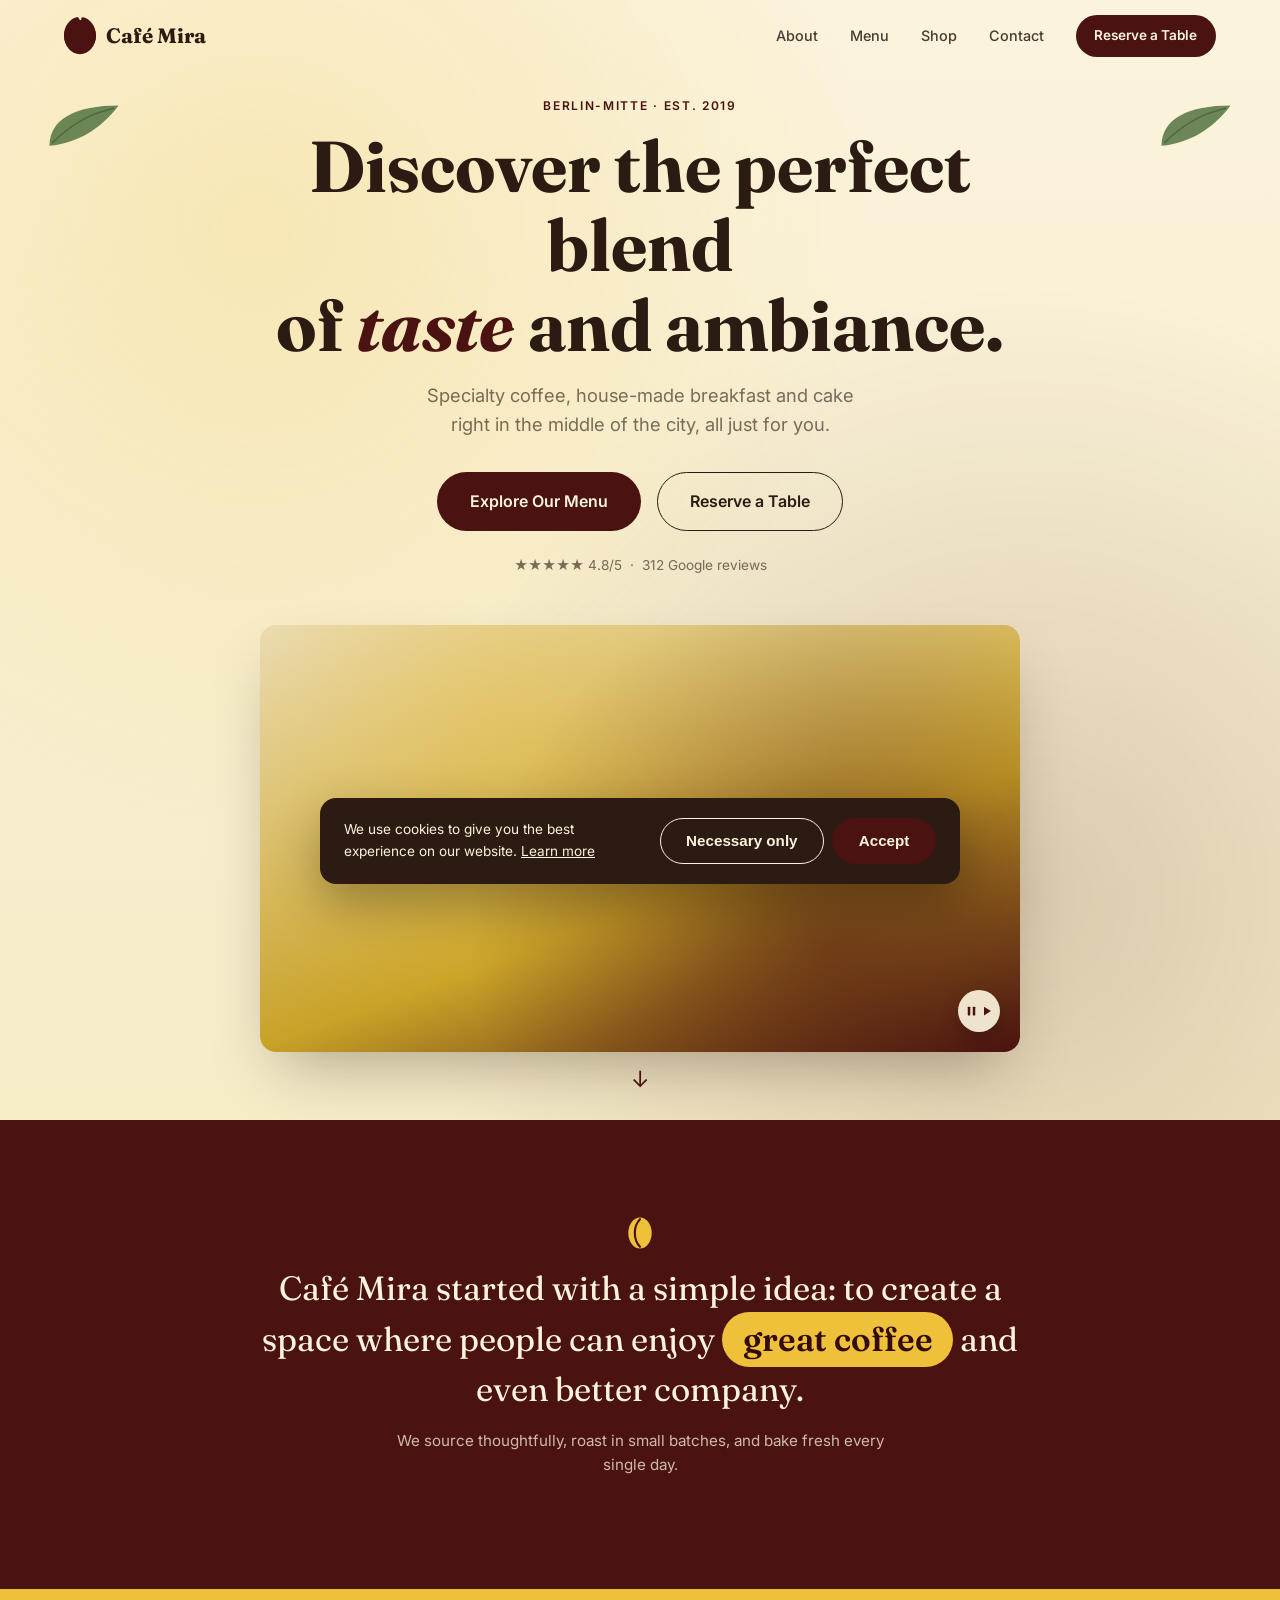
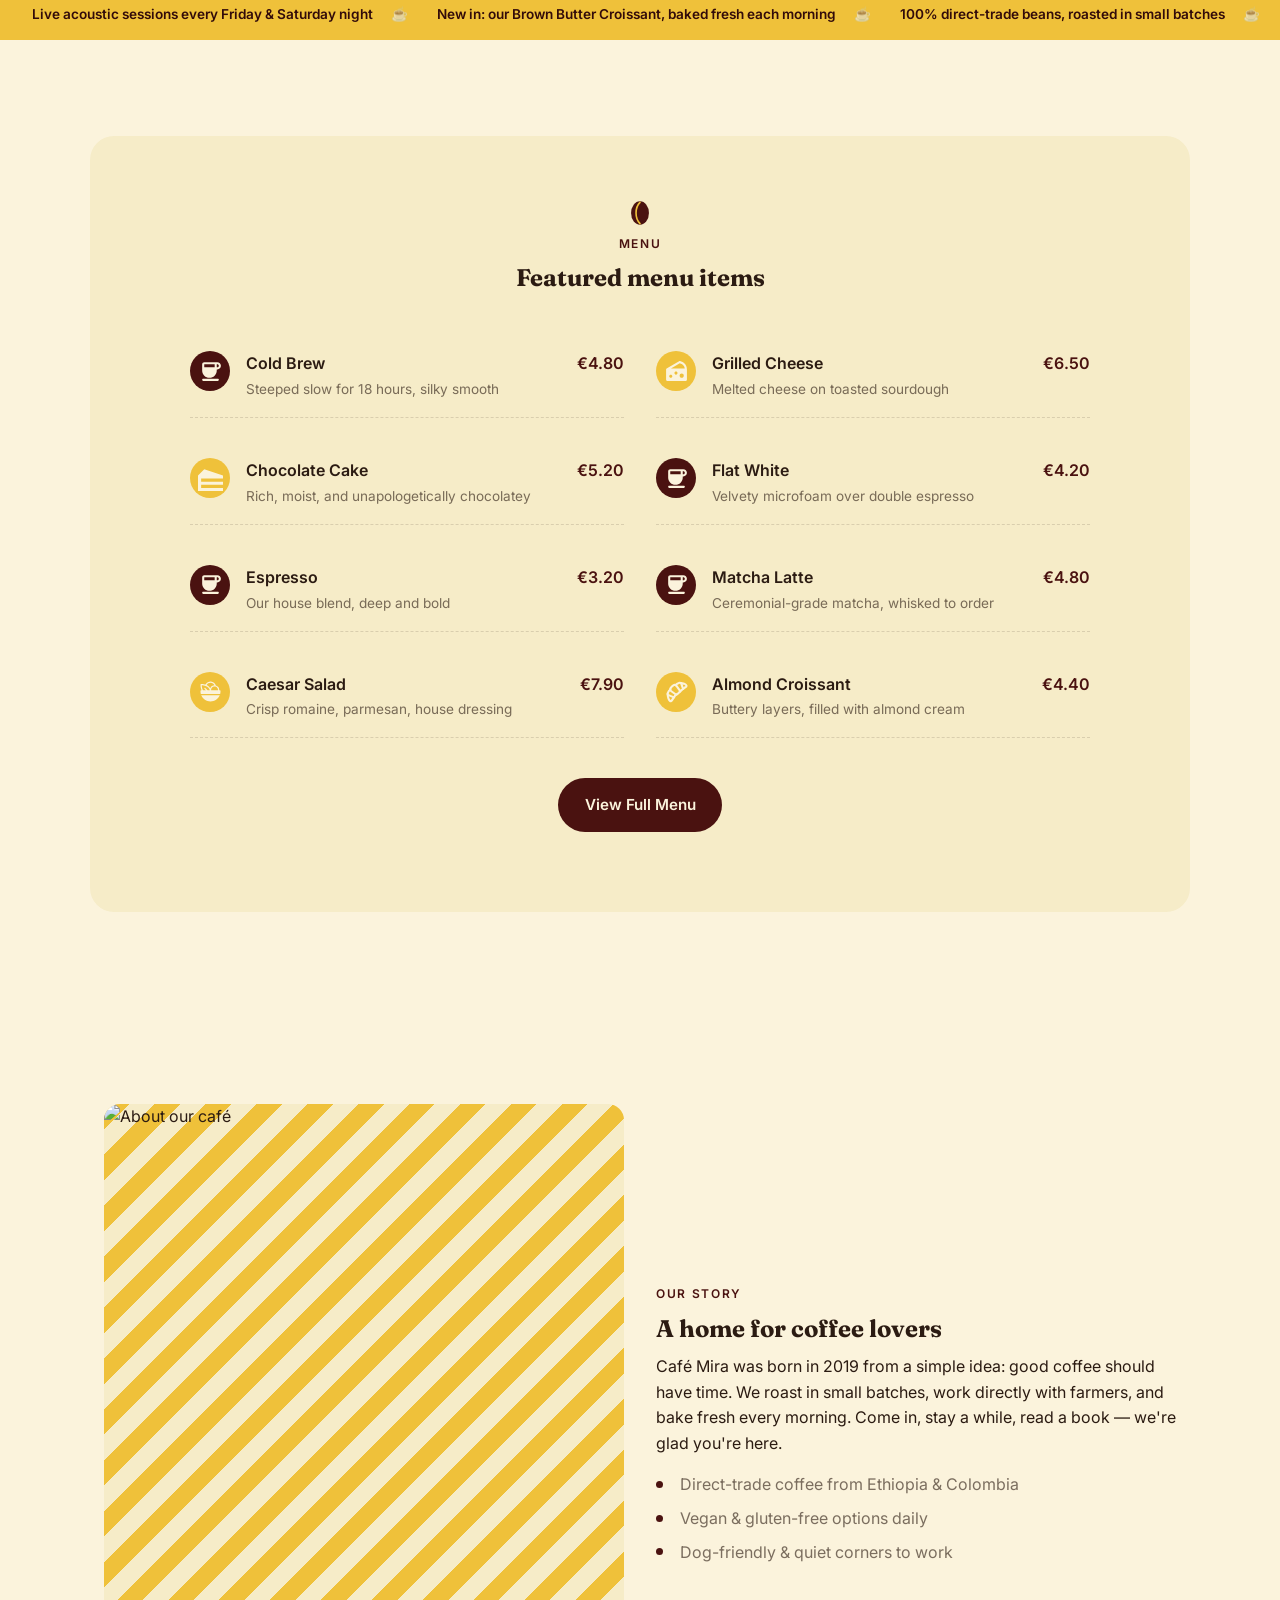
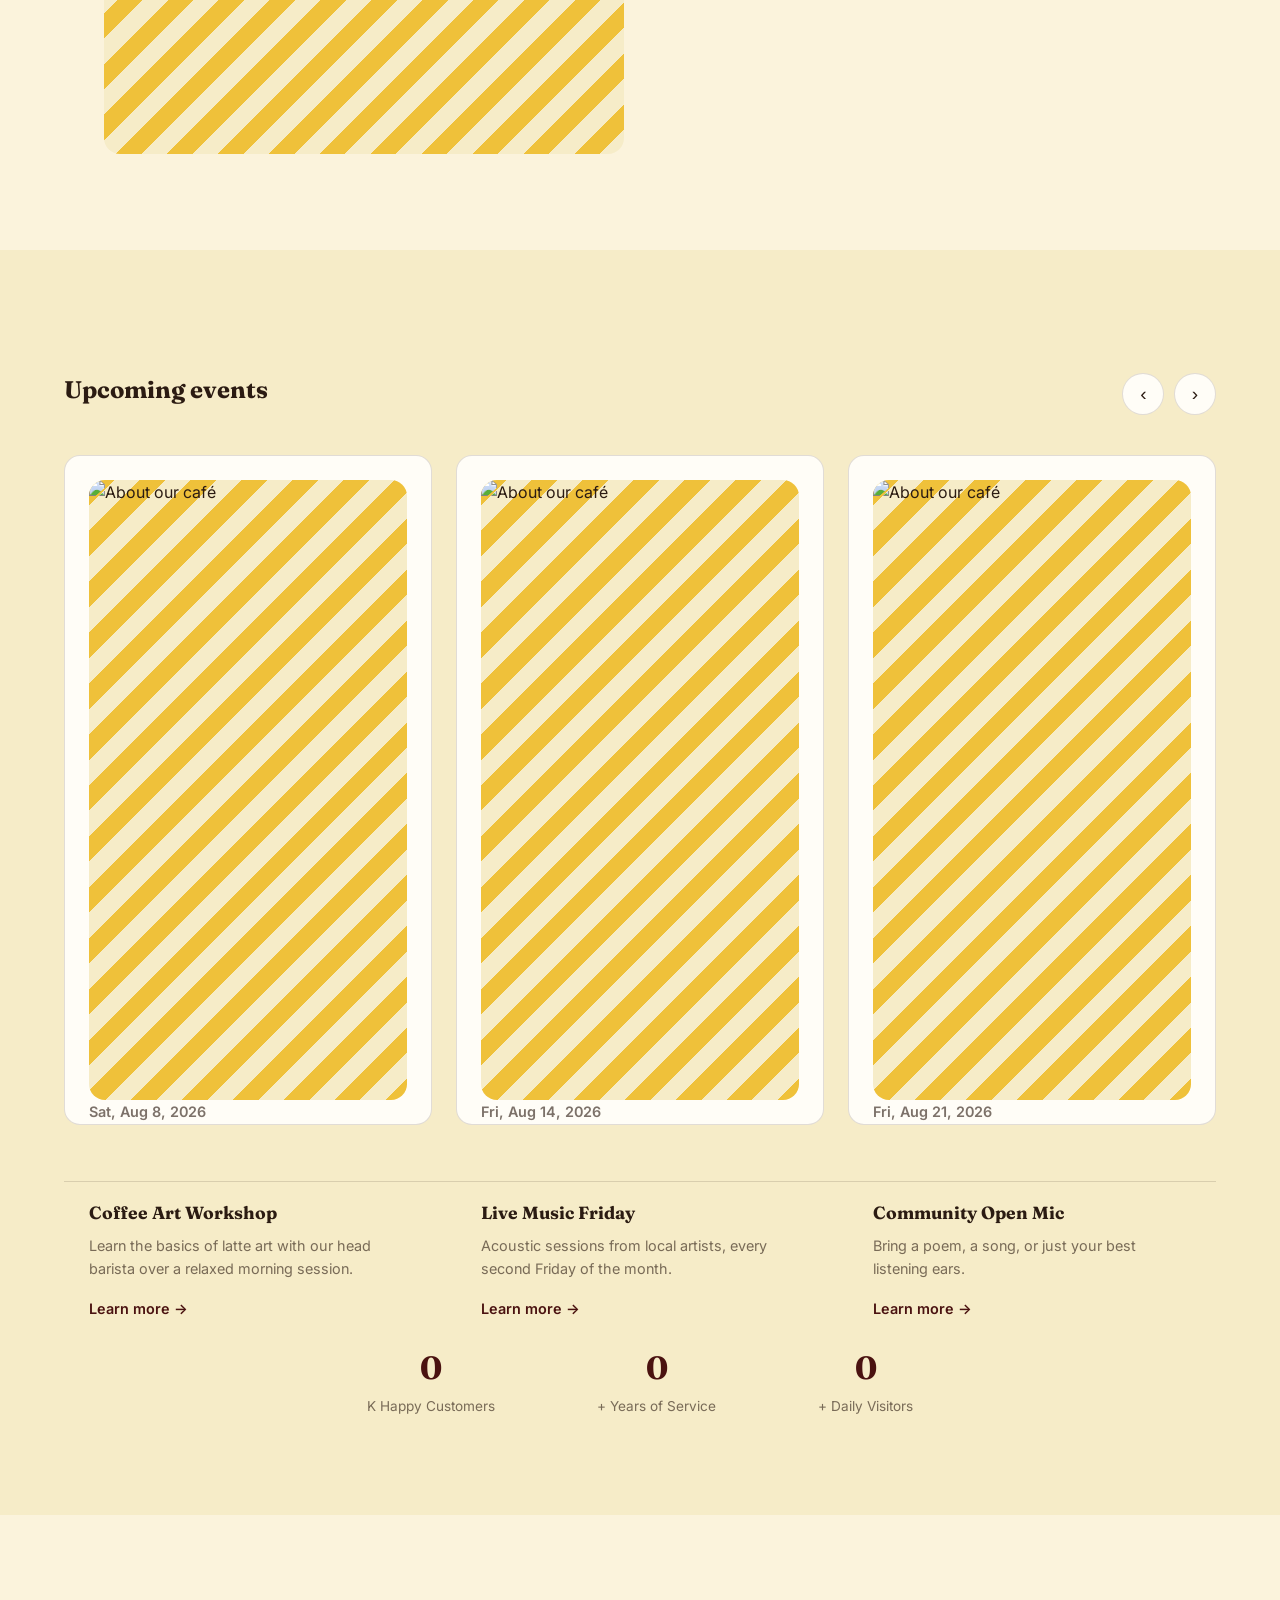
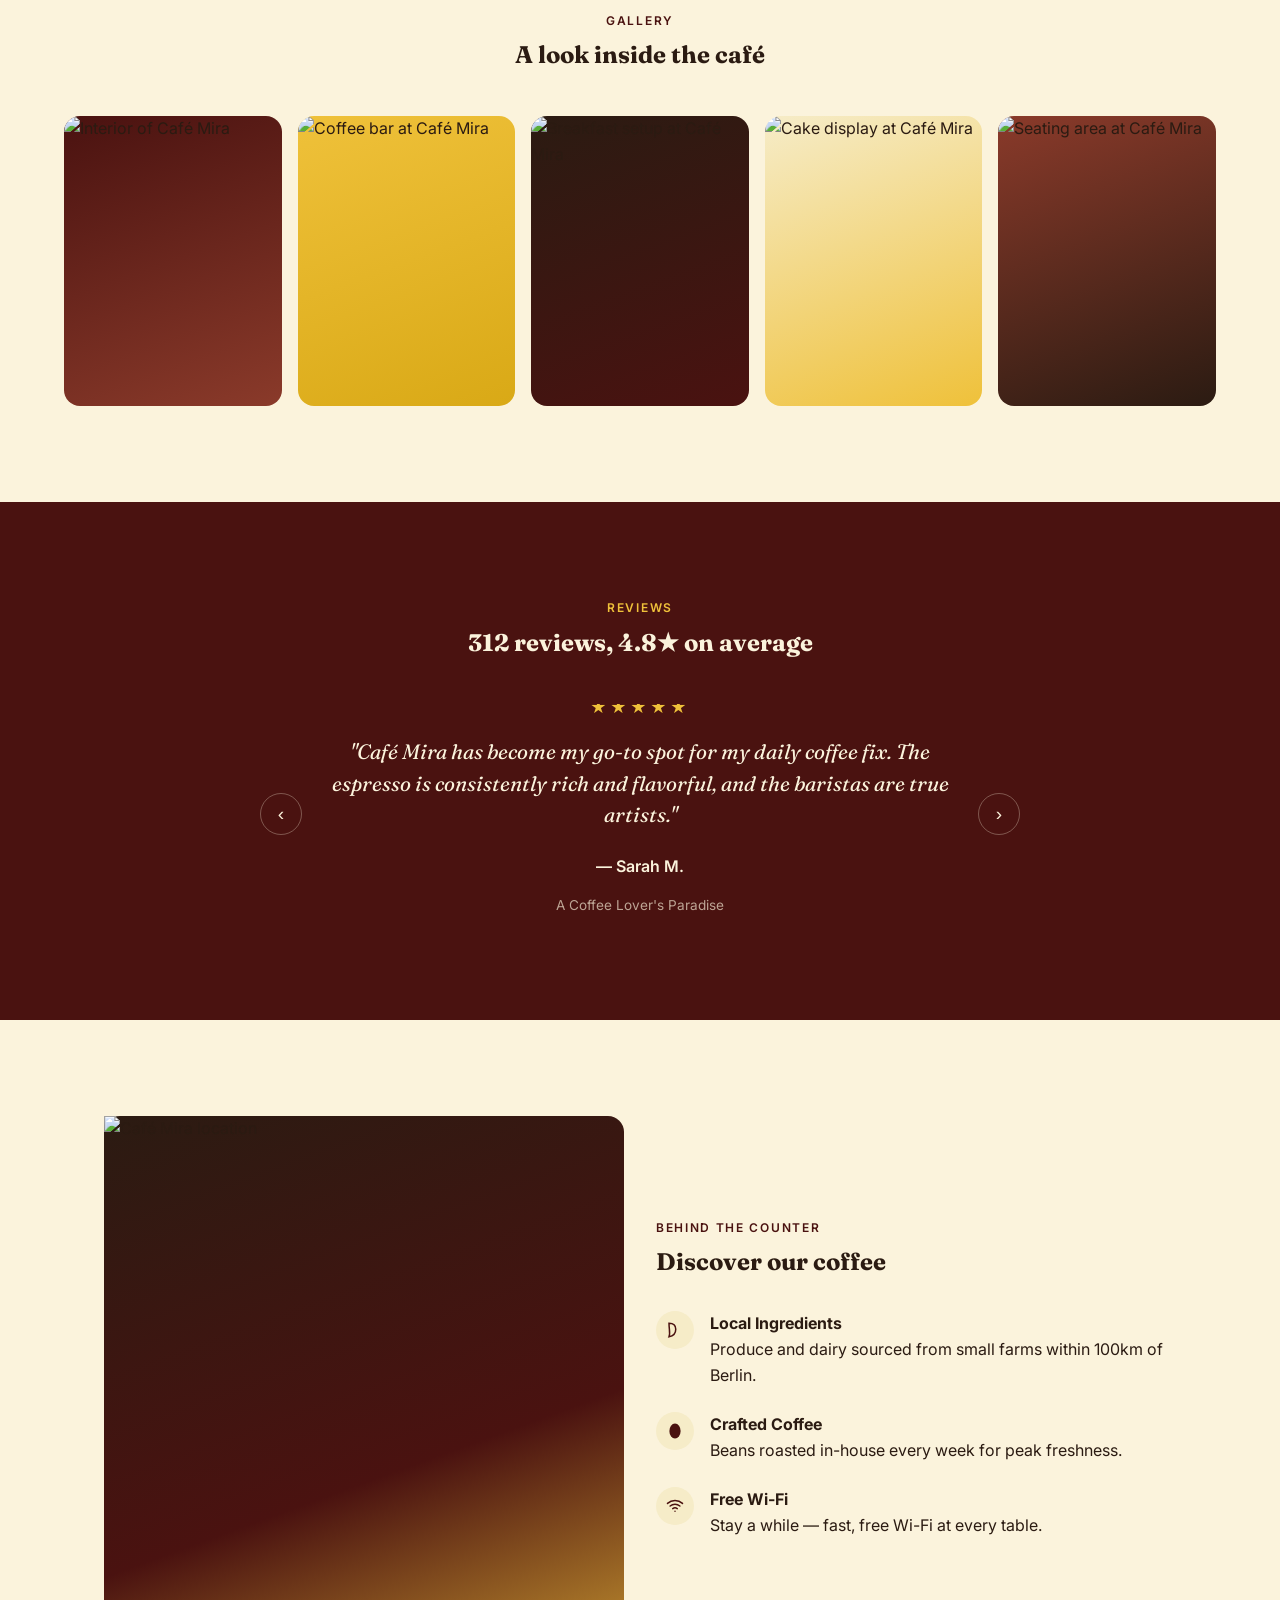
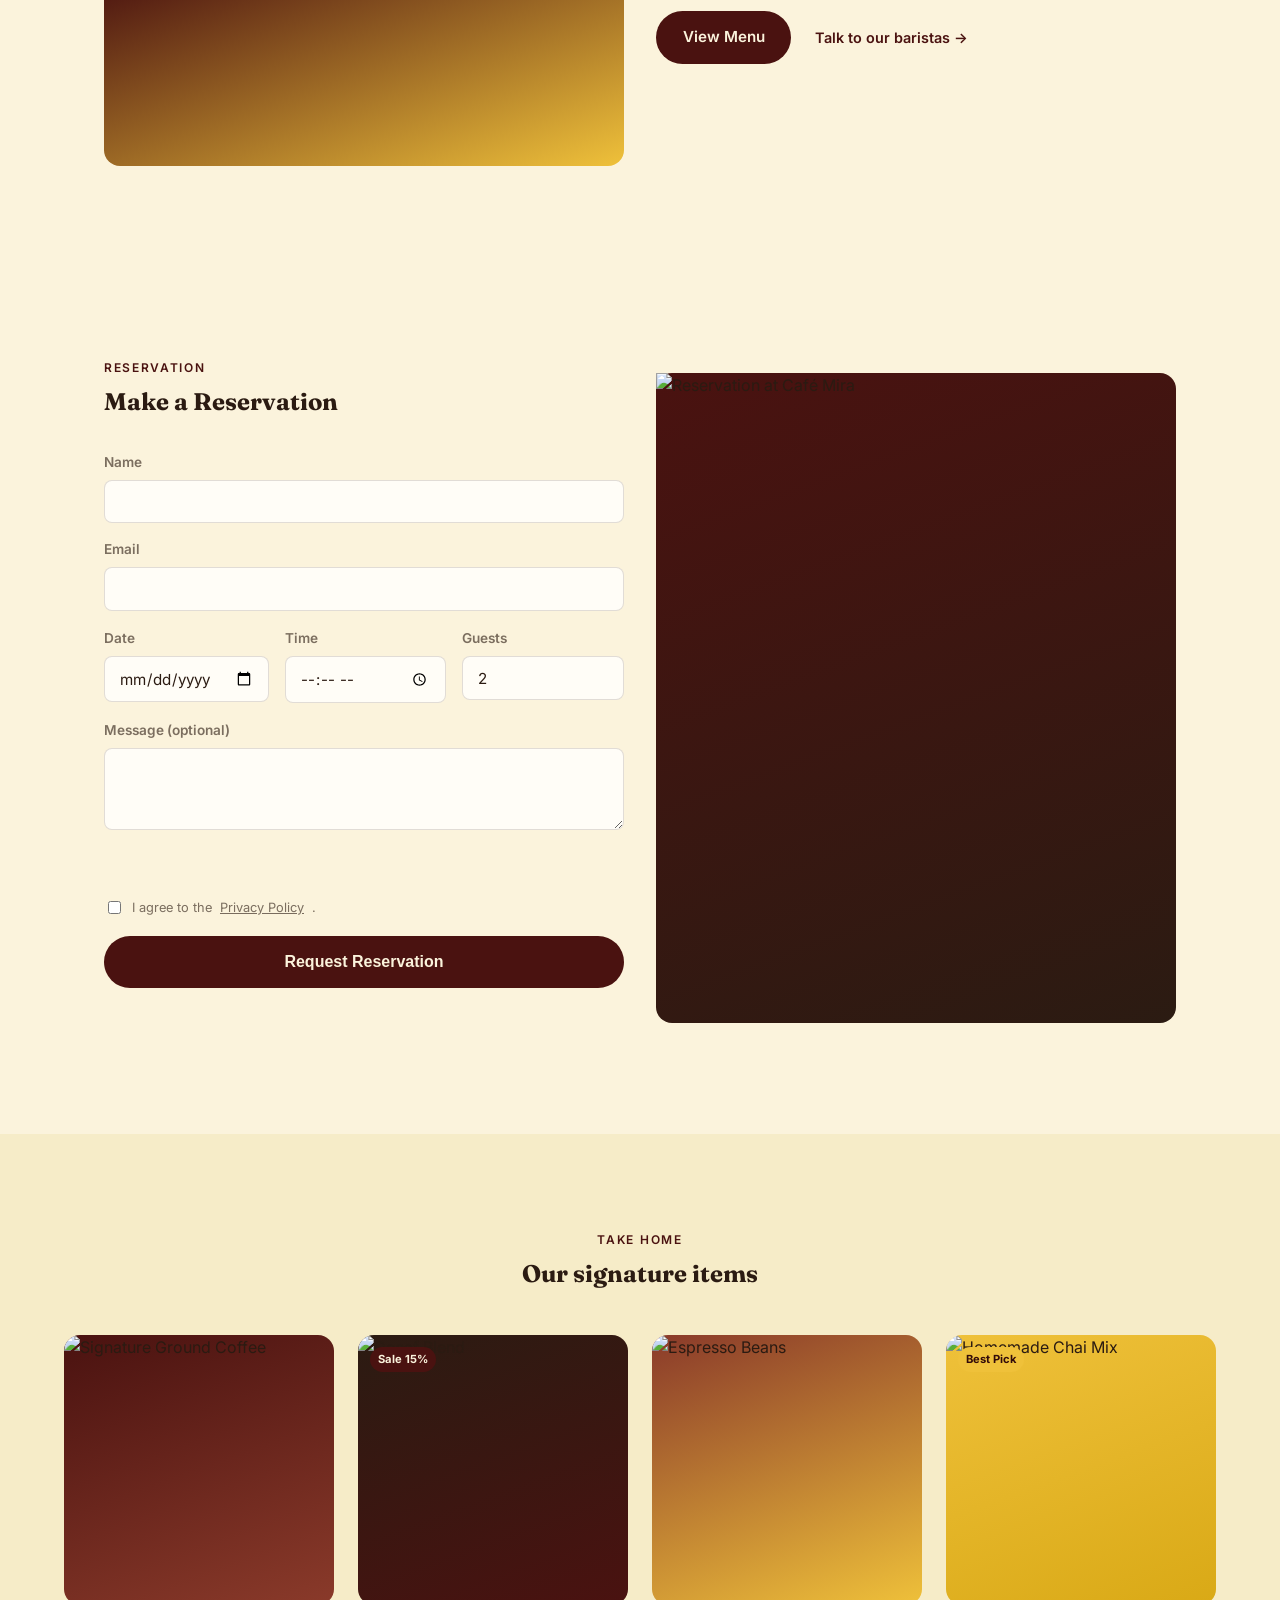
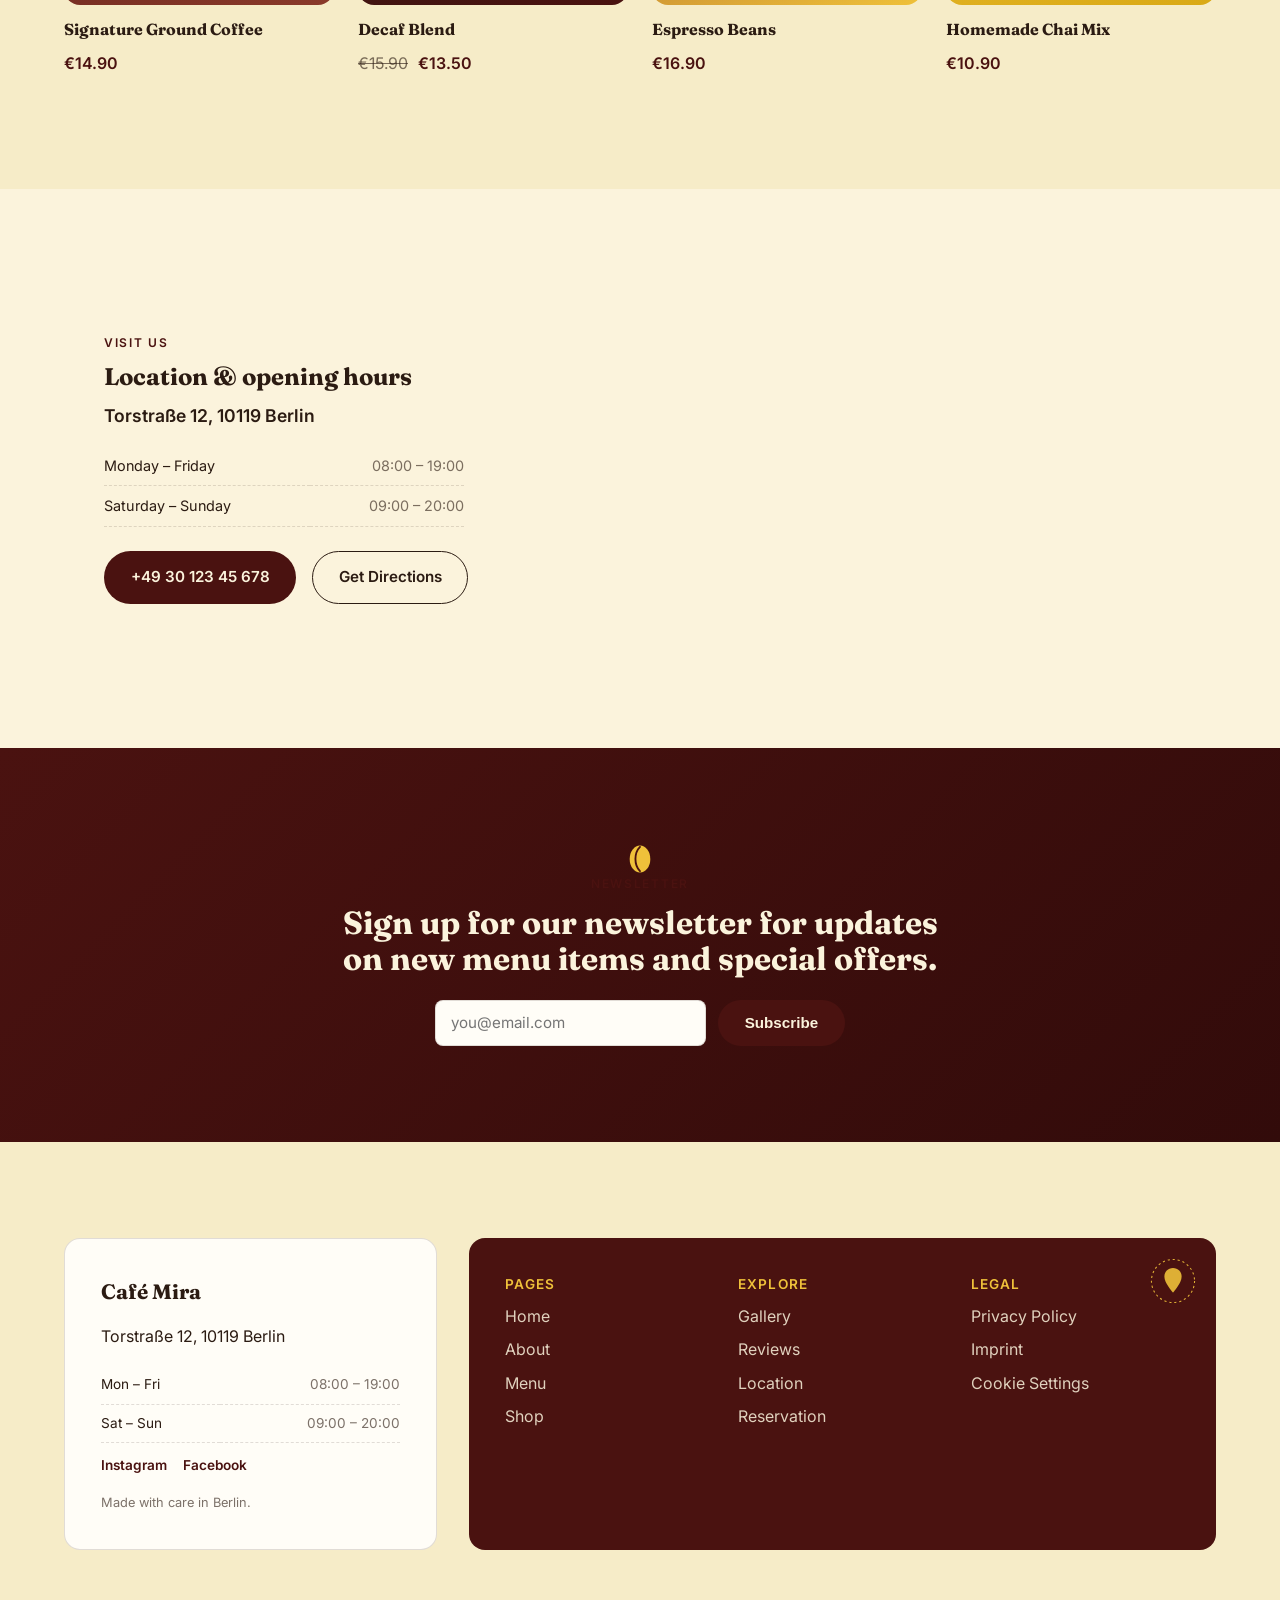
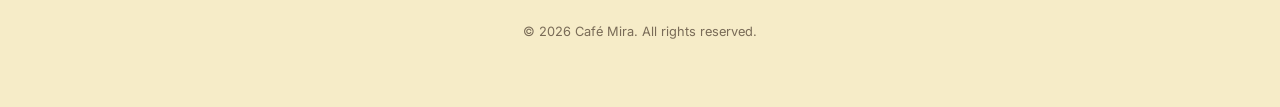
==== commit e5df803d: "logo update" ====
--- a/index.html
+++ b/index.html
@@ -73,7 +73,20 @@
 <header class="nav" id="nav">
   <a href="#top" class="nav__logo">
     <span class="nav__logo-mark">
-      <svg viewBox="0 0 48 48" width="18" height="18" fill="none" stroke="currentColor" stroke-width="3" stroke-linecap="round"><path d="M10 20h22v10a11 11 0 0 1-11 11h0a11 11 0 0 1-11-11V20Z"/><path d="M32 22h3a5 5 0 0 1 0 10h-3"/><path d="M16 10c0 2 2 2 2 4M23 10c0 2 2 2 2 4"/></svg>
+      <?xml version="1.0" encoding="UTF-8"?>
+<svg id="Ebene_2" data-name="Ebene 2" xmlns="http://www.w3.org/2000/svg" viewBox="0 0 2097.82 2439.33">
+  <defs>
+    <style>
+      .cls-1 {
+        fill: #4a1211;
+        fill-rule: evenodd;
+      }
+    </style>
+  </defs>
+  <g id="Layer_1" data-name="Layer 1">
+    <path class="cls-1" d="M1319.17,818.12c-68.36,108.14-135.68,181.9-135.99,312.3-66.66-104.62.84-220.67,65.43-321.41,81.6-127.23,130.92-232.32,72.79-384.38,98.83,155.52,90.94,246.09-2.23,393.49M1185.86,0c514.57,78.37,911.96,592.21,911.96,1214.48,0,676.46-469.61,1224.84-1048.91,1224.84S0,1890.94,0,1214.48C0,597.61,390.51,87.32,898.62,2.19l2.8,1.93c153.49,125.25,191.29,332.02,163.1,512.8-20.63,132.38-90.35,244.29-159.33,360.87-89.67,151.52-74.18,251.56-20.17,406.36,86.18.02,172.36.05,258.54.05-149.24-194.44-153.56-322.72-59.53-536.76,34.66-78.81,64.13-158.68,74.11-242.54,21.1-177.29-99.18-348.07,27.96-502.98l-.24-1.91ZM564.79,1342.64c347.2.3,601.47.58,948.68.86,34.79.02,67.34,4.59,88.83,26.85,21.12,21.86,26.38,52.1,25.33,82.44-1.89,54.08-18.98,108.69-47.96,160.51,115.6-31.8,219.39-148.14,76.25-196.59,217.02,27.93,102.93,230.84-137.75,282.96-173.18,197.58-520.06,313.99-807.86,110.49-60.97-43.11-138.14-118.05-189.82-200.39-40.23-64.06-65.01-132.61-54.86-194.21,9.72-58.85,41.6-72.97,99.17-72.92Z"/>
+  </g>
+</svg>
     </span>
     Café Mira
   </a>
--- a/css/style.css
+++ b/css/style.css
@@ -14,6 +14,11 @@
   --nav-h:4.5rem;
   --gutter:clamp(1.25rem,5vw,5rem);
   --radius:16px;
+  --radius-sm:12px;
+  --section-pad:6rem;
+  --gap-lg:2rem;
+  --gap-md:1.5rem;
+  --gap-sm:1rem;
   --font-h:'Fraunces',serif;
   --font-b:'Inter',sans-serif;
 }
@@ -31,7 +36,7 @@
 }
 img{max-width:100%;display:block;}
 a{color:inherit;text-decoration:none;}
-h1,h2,h3{font-family:var(--font-h);margin:0 0 .5rem;line-height:1.1;}
+h1,h2,h3{font-family:var(--font-h);margin:0 0 0.75rem;line-height:1.1;}
 p{margin:0 0 1rem;}
 ul{margin:0;padding:0;list-style:none;}
 
@@ -41,7 +46,7 @@
   font-size:.75rem;
   font-weight:600;
   color:var(--maroon);
-  margin-bottom:.75rem;
+  margin-bottom:0.75rem;
 }
 .center{text-align:center;}
 .center.eyebrow{display:block;}
@@ -94,8 +99,8 @@
 .btn--primary{background:var(--maroon);color:var(--cream);}
 .btn--primary:hover{background:var(--maroon-d);}
 .btn--ghost{background:transparent;border-color:var(--ink);color:var(--ink);}
-.btn--ghost:hover{background:var(--ink);color:var(--cream);}
-.btn--sm{padding:.55rem 1.1rem;font-size:.85rem;}
+.btn--ghost:hover{background:var(--gold);color:var(--cream);}
+.btn--sm{padding:.55rem 1.1rem;font-size:.85rem;color:var(--cream);}
 .btn--lg{padding:1rem 2rem;font-size:1rem;}
 
 .link-arrow{font-weight:600;font-size:.9rem;color:var(--maroon);}
@@ -178,7 +183,7 @@
   min-height:100svh;
   display:flex;flex-direction:column;align-items:center;justify-content:center;
   text-align:center;
-  padding:calc(var(--nav-h) + 2rem) var(--gutter) 4rem;
+  padding:calc(var(--nav-h) + 1.5rem) var(--gutter) 3rem;
   overflow:hidden;
 }
 .hero__bg{
@@ -191,10 +196,10 @@
 .leaf{position:absolute;top:6.5rem;z-index:1;opacity:.9;}
 .leaf--left{left:clamp(.5rem,4vw,3rem);}
 .leaf--right{right:clamp(.5rem,4vw,3rem);transform:scaleX(-1);}
-.hero__content{max-width:760px;}
+.hero__content{max-width:760px;padding-bottom: 20px;}
 .hero__title{font-size:clamp(2.6rem,6vw,4.5rem);}
 .hero__title em{font-style:italic;color:var(--maroon);}
-.hero__lede{font-size:1.15rem;color:var(--muted);max-width:520px;margin:1rem auto 2rem;}
+.hero__lede{font-size:1.15rem;color:var(--muted);max-width:460px;margin:1rem auto 2rem;}
 .hero__cta{display:flex;gap:1rem;justify-content:center;flex-wrap:wrap;margin-bottom:1.5rem;}
 .hero__trust{font-size:.85rem;color:var(--muted);display:flex;gap:.5rem;justify-content:center;}
 .hero__scroll{
@@ -214,6 +219,7 @@
   box-shadow:0 30px 60px -20px rgba(43,27,18,.35);
 }
 .hero__scene{position:absolute;inset:0;}
+.hero__scene video{width:100%;height:100%;object-fit:cover;display:block;}
 .steam{
   position:absolute;bottom:38%;width:10px;height:70px;border-radius:50%;
   background:rgba(255,255,255,.55);filter:blur(6px);
@@ -230,7 +236,7 @@
 .hero__scene.paused .steam{animation-play-state:paused;}
 .hero__playbtn{
   position:absolute;right:1.25rem;bottom:1.25rem;
-  width:46px;height:46px;border-radius:50%;
+  width:42px;height:42px;border-radius:50%;
   background:rgba(251,243,220,.92);color:var(--maroon);
   display:flex;align-items:center;justify-content:center;
   border:none;cursor:pointer;box-shadow:0 8px 20px rgba(0,0,0,.2);
@@ -238,7 +244,7 @@
 
 /* ============ Quote band ============ */
 .quote{
-  text-align:center;padding:5rem var(--gutter);
+  text-align:center;padding:var(--section-pad) var(--gutter);
   background:var(--maroon);color:var(--cream);
   display:flex;flex-direction:column;align-items:center;
 }
@@ -263,7 +269,7 @@
 @keyframes ticker{from{transform:translateX(0);}to{transform:translateX(-50%);}}
 
 /* ============ Menu ============ */
-.menu{padding:6rem var(--gutter);}
+.menu{padding:var(--section-pad) var(--gutter);}
 .menu__card{
   max-width:1100px;margin:0 auto;background:var(--cream-2);
   border-radius:calc(var(--radius) * 1.5);padding:clamp(2rem,5vw,4rem);
@@ -271,10 +277,10 @@
 }
 .menu .bean-icon--sm{margin-bottom:.5rem;}
 .menu__grid{
-  display:grid;grid-template-columns:1fr 1fr;gap:1.25rem 2.5rem;
+  display:grid;grid-template-columns:1fr 1fr;gap:var(--gap-md) var(--gap-lg);
   max-width:900px;margin:2rem auto 0;width:100%;
 }
-.menu-card{display:flex;gap:.9rem;align-items:flex-start;padding:.9rem 0;border-bottom:1px dashed var(--border);}
+.menu-card{display:flex;gap:1rem;align-items:flex-start;padding:1rem 0;border-bottom:1px dashed var(--border);}
 .menu-card__icon{
   width:40px;height:40px;border-radius:50%;flex-shrink:0;
   background:var(--maroon);color:var(--gold);
@@ -289,14 +295,29 @@
 
 /* ============ About ============ */
 .about{
-  display:grid;grid-template-columns:1fr 1fr;gap:3rem;
+  display:grid;grid-template-columns:1fr 1fr;gap:var(--gap-lg);
   align-items:center;
-  padding:6rem var(--gutter);
+  padding:var(--section-pad) var(--gutter);
   max-width:1200px;margin:0 auto;
 }
 .about__media{
-  aspect-ratio:4/5;border-radius:var(--radius);
+  aspect-ratio:4/5;
+  border-radius:var(--radius);
+  width:100%;
+  height:100%;
+  object-fit:cover;
+  object-position:center;
+  display:block;
   background:repeating-linear-gradient(135deg, var(--gold) 0 18px, var(--cream-2) 18px 36px);
+}
+.event-card__media-img{
+  display:block;
+  width:100%;
+  aspect-ratio:4/3;
+  border-radius:var(--radius-sm);
+  margin-bottom:1rem;
+  object-fit:cover;
+  object-position:center;
 }
 .about__facts li{
   position:relative;padding-left:1.5rem;margin-bottom:.5rem;color:var(--muted);
@@ -305,50 +326,59 @@
 @media(max-width:860px){.about{grid-template-columns:1fr;}}
 
 /* ============ Events ============ */
-.events{padding:6rem var(--gutter);background:var(--cream-2);}
+.events{padding:var(--section-pad) var(--gutter);background:var(--cream-2);}
 .events__head{
   display:flex;justify-content:space-between;align-items:flex-end;
   max-width:1200px;margin:0 auto 2.5rem;gap:1rem;flex-wrap:wrap;
 }
 .events__nav{display:flex;gap:.6rem;}
 .events__track{
-  display:flex;gap:1.5rem;overflow-x:auto;scroll-snap-type:x mandatory;
-  max-width:1200px;margin:0 auto;padding-bottom:.5rem;
+  display:grid;grid-template-columns:repeat(auto-fit, minmax(min(100%, 320px), 1fr));
+  gap:var(--gap-md);max-width:1320px;margin:0 auto;overflow:visible;
   scrollbar-width:none;
 }
 .events__track::-webkit-scrollbar{display:none;}
 .event-card{
-  scroll-snap-align:start;flex:0 0 clamp(260px,80vw,340px);
-  background:var(--paper);border-radius:var(--radius);padding:1.5rem;
+  scroll-snap-align:start;min-width:0;
+  background:var(--paper);border-radius:var(--radius);padding:var(--gap-md);
   border:1px solid var(--border);
 }
 .event-card__media{
-  aspect-ratio:4/3;border-radius:12px;margin-bottom:1rem;
+  aspect-ratio:4/3;border-radius:var(--radius-sm);margin-bottom:1rem;
   background:linear-gradient(135deg,#4A1210,#EFC13A);
 }
 .event-card__media--b{background:linear-gradient(135deg,#2B1B12,#4A1210);}
 .event-card__media--c{background:linear-gradient(135deg,#EFC13A,#F6ECC8);}
-.event-card__date{font-size:.8rem;color:var(--maroon);font-weight:600;margin-bottom:.35rem;}
+.event-card__date{font-size:.8rem;color:var(--maroon);font-weight:600;margin-bottom:5rem;}
 .event-card h3{font-size:1.1rem;}
 .event-card p{font-size:.9rem;color:var(--muted);}
 
 .stats{
-  display:flex;flex-wrap:wrap;justify-content:center;gap:clamp(2rem,6vw,5rem);
-  max-width:1200px;margin:3.5rem auto 0;padding-top:3rem;border-top:1px solid var(--border);
+  display:flex;flex-wrap:wrap;justify-content:center;gap:clamp(4rem,8vw,8rem);
+  max-width:1200px;margin:3.5rem auto 0;padding-top:10rem;border-top:1px solid var(--border);
 }
 .stats__item{text-align:center;}
 .stats__item strong{display:block;font-family:var(--font-h);font-size:2rem;color:var(--maroon);}
+.stats__counter{display:block;font-family:var(--font-h);font-size:2rem;color:var(--maroon);}
+.stats__counter.animate{animation:countUp 2.5s ease-out forwards;}
+@keyframes countUp{from{content:'0';}to{content:attr(data-target);}}
 .stats__item span{font-size:.85rem;color:var(--muted);}
 
 /* ============ Gallery ============ */
-.gallery{padding:6rem var(--gutter);max-width:1300px;margin:0 auto;}
+.gallery{padding:var(--section-pad) var(--gutter);max-width:1300px;margin:0 auto;}
 .gallery__row{
-  display:grid;grid-template-columns:repeat(5,1fr);gap:1rem;
+  display:grid;grid-template-columns:repeat(5,1fr);gap:var(--gap-sm);
   margin-top:3rem;
 }
 .gallery__item{
-  aspect-ratio:3/4;border-radius:var(--radius);
+  aspect-ratio:3/4;
+  border-radius:var(--radius);
   transition:transform .35s ease;
+  width:100%;
+  height:100%;
+  object-fit:cover;
+  object-position:center;
+  display:block;
 }
 .gallery__item:hover{transform:translateY(-6px);}
 .gallery__item--a{background:linear-gradient(160deg,#4A1210,#8a3a2a);}
@@ -365,51 +395,132 @@
 }
 
 /* ============ Testimonials ============ */
-.reviews{padding:6rem var(--gutter);background:var(--maroon);color:var(--cream);}
-.reviews .eyebrow{color:var(--gold);}
-.reviews h2{color:var(--cream);}
-.testimonial{
-  display:flex;align-items:center;gap:1.5rem;justify-content:center;
-  max-width:760px;margin:3rem auto 0;
-}
-.testimonial__body{text-align:center;flex:1;}
-.testimonial__stars{color:var(--gold);letter-spacing:.2em;margin-bottom:1rem;}
-.testimonial__quote{
-  font-family:var(--font-h);font-size:1.3rem;font-style:italic;line-height:1.5;
-  transition:opacity .25s ease;
-}
-.testimonial__name{font-weight:600;transition:opacity .25s ease;}
-.testimonial__role{color:rgba(251,243,220,.65);font-size:.85rem;}
-.reviews .round-btn{background:transparent;border-color:rgba(251,243,220,.3);color:var(--cream);flex-shrink:0;}
-.reviews .round-btn:hover{background:var(--gold);color:var(--maroon-d);border-color:var(--gold);}
-@media(max-width:600px){.testimonial{gap:.75rem;}.testimonial__quote{font-size:1.05rem;}}
+.reviews {
+  padding: var(--section-pad) var(--gutter);
+  background: var(--maroon);
+  color: var(--cream);
+}
+
+.reviews .eyebrow {
+  color: var(--gold);
+}
+
+.reviews h2 {
+  color: var(--cream);
+}
+
+.testimonial {
+  display: flex;
+  align-items: center;
+  gap: 1.5rem;
+  justify-content: center;
+  max-width: 760px;
+  margin: 3rem auto 0;
+}
+
+.testimonial__body {
+  text-align: center;
+  flex: 1;
+  
+  /* THE NUCLEAR OPTION: Lock every height property */
+  height: 220px !important; 
+  min-height: 220px !important;
+  max-height: 220px !important;
+  
+  /* Prevent larger quotes from stretching the box */
+  overflow: hidden !important; 
+  
+  /* Keep the text perfectly centered inside the locked box */
+  display: flex !important;
+  flex-direction: column;
+  justify-content: center;
+  align-items: center;
+}
+
+.testimonial__stars {
+  color: var(--gold);
+  letter-spacing: .2em;
+  margin-bottom: 1rem;
+}
+
+.testimonial__quote {
+  font-family: var(--font-h);
+  font-size: 1.3rem;
+  font-style: italic;
+  line-height: 1.5;
+  transition: opacity .25s ease;
+}
+
+.testimonial__name {
+  font-weight: 600;
+  transition: opacity .25s ease;
+  margin-top: 0.5rem; /* Adds a clean gap below the quote */
+}
+
+.testimonial__role {
+  color: rgba(251,243,220,.65);
+  font-size: .85rem;
+}
+
+.reviews .round-btn {
+  background: transparent;
+  border-color: rgba(251,243,220,.3);
+  color: var(--cream);
+  flex-shrink: 0;
+}
+
+.reviews .round-btn:hover {
+  background: var(--gold);
+  color: var(--maroon-d);
+  border-color: var(--gold);
+}
+
+@media (max-width: 600px) {
+  .testimonial {
+    gap: .75rem;
+  }
+  
+  .testimonial__body {
+    /* Adjusts the fixed size slightly for smaller screens/mobile fonts */
+    min-height: 180px; 
+  }
+  
+  .testimonial__quote {
+    font-size: 1.05rem;
+  }
+}
 
 /* ============ Discover coffee ============ */
 .discover{
-  display:grid;grid-template-columns:1fr 1fr;gap:3rem;align-items:center;
-  max-width:1200px;margin:0 auto;padding:6rem var(--gutter);
+  display:grid;grid-template-columns:1fr 1fr;gap:var(--gap-lg);align-items:center;
+  max-width:1200px;margin:0 auto;padding:var(--section-pad) var(--gutter);
 }
 .discover__media{
   aspect-ratio:4/5;border-radius:var(--radius);
   background:linear-gradient(160deg,#2B1B12,#4A1210 55%,#EFC13A);
 }
+.discover__text{
+  display:flex;flex-direction:column;
+}
 .feature-list{margin:1.5rem 0;}
-.feature-list li{display:flex;gap:1rem;align-items:flex-start;margin-bottom:1.25rem;}
+.feature-list li{display:flex;gap:1rem;align-items:flex-start;margin-bottom:1.5rem;}
 .feature-list__icon{
   width:38px;height:38px;border-radius:50%;background:var(--cream-2);color:var(--maroon);
   display:flex;align-items:center;justify-content:center;flex-shrink:0;
 }
 .discover__cta{display:flex;align-items:center;gap:1.5rem;flex-wrap:wrap;margin-top:1.5rem;}
-@media(max-width:860px){.discover{grid-template-columns:1fr;}}
 
 /* ============ Reservation / contact ============ */
 .contact{
   display:grid;grid-template-columns:1fr 1fr;
-  max-width:1200px;margin:0 auto;padding:6rem var(--gutter);gap:3rem;align-items:center;
+  max-width:1200px;margin:0 auto;padding:var(--section-pad) var(--gutter);gap:var(--gap-lg);align-items:center;
 }
 .contact__media{
   aspect-ratio:4/5;border-radius:var(--radius);
   background:linear-gradient(160deg,#4A1210,#2B1B12);
+}
+.contact__form-wrap{
+  display:flex;flex-direction:column;
 }
 .contact__form{display:flex;flex-direction:column;gap:1.1rem;margin-top:1.5rem;}
 .field-row{display:flex;gap:1rem;flex-wrap:wrap;}
@@ -424,17 +535,24 @@
 .consent input{width:auto;margin-top:.2rem;}
 .consent a{text-decoration:underline;}
 .form__status{font-size:.85rem;color:var(--maroon);min-height:1.2em;}
-@media(max-width:860px){.contact{grid-template-columns:1fr;}}
+
+@media(max-width:860px){
+  .discover{grid-template-columns:1fr;}
+  .contact{grid-template-columns:1fr;}
+}
 
 /* ============ Shop / signature items ============ */
-.shop{padding:6rem var(--gutter);background:var(--cream-2);}
+.shop{padding:var(--section-pad) var(--gutter);background:var(--cream-2);}
 .shop__grid{
-  display:grid;grid-template-columns:repeat(4,1fr);gap:1.5rem;
+  display:grid;grid-template-columns:repeat(4,1fr);gap:var(--gap-md);
   max-width:1200px;margin:3rem auto 0;
 }
 .shop-card__media{
   position:relative;aspect-ratio:1;border-radius:var(--radius);margin-bottom:1rem;
-  background:linear-gradient(160deg,#4A1210,#8a3a2a);
+  background:linear-gradient(160deg,#4A1210,#8a3a2a);overflow:hidden;
+}
+.shop-card__media img{
+  display:block;width:100%;height:100%;object-fit:cover;object-position:center;
 }
 .shop-card__media--b{background:linear-gradient(160deg,#2B1B12,#4A1210);}
 .shop-card__media--c{background:linear-gradient(160deg,#8a3a2a,#EFC13A);}
@@ -452,7 +570,7 @@
 /* ============ Location ============ */
 .location{
   display:grid;grid-template-columns:1fr 1fr;
-  max-width:1200px;margin:0 auto;padding:6rem var(--gutter);gap:3rem;align-items:center;
+  max-width:1200px;margin:0 auto;padding:var(--section-pad) var(--gutter);gap:var(--gap-lg);align-items:center;
 }
 .location__address{font-size:1.1rem;font-weight:600;}
 .hours{border-collapse:collapse;margin:1rem 0 1.5rem;width:100%;max-width:360px;}
@@ -464,7 +582,7 @@
 
 /* ============ Newsletter ============ */
 .newsletter{
-  text-align:center;padding:5rem var(--gutter);
+  text-align:center;padding:var(--section-pad) var(--gutter);
   background:linear-gradient(135deg,var(--maroon),var(--maroon-d));
   color:var(--cream);
   display:flex;flex-direction:column;align-items:center;
@@ -476,15 +594,15 @@
 /* ============ Footer ============ */
 .footer{
   background:var(--cream-2);
-  padding:4rem var(--gutter) 2rem;
-  display:grid;grid-template-columns:1fr 2fr;gap:2rem;
-  max-width:1300px;margin:0 auto;
+  padding:var(--section-pad) var(--gutter) 3rem;
+  display:grid;grid-template-columns:1fr 2fr;gap:var(--gap-lg);
+  width:100%;
 }
 .footer__card{border-radius:var(--radius);padding:2.25rem;}
 .footer__card--cream{background:var(--paper);border:1px solid var(--border);}
 .footer__card--maroon{
   background:var(--maroon);color:var(--cream);position:relative;overflow:hidden;
-  display:grid;grid-template-columns:repeat(3,1fr);gap:1.5rem;
+  display:grid;grid-template-columns:repeat(3,1fr);gap:var(--gap-md);
 }
 .footer__logo{font-family:var(--font-h);font-size:1.3rem;font-weight:700;}
 .footer__heading{font-weight:600;color:var(--gold);font-size:.85rem;text-transform:uppercase;letter-spacing:.08em;margin-bottom:.75rem;}
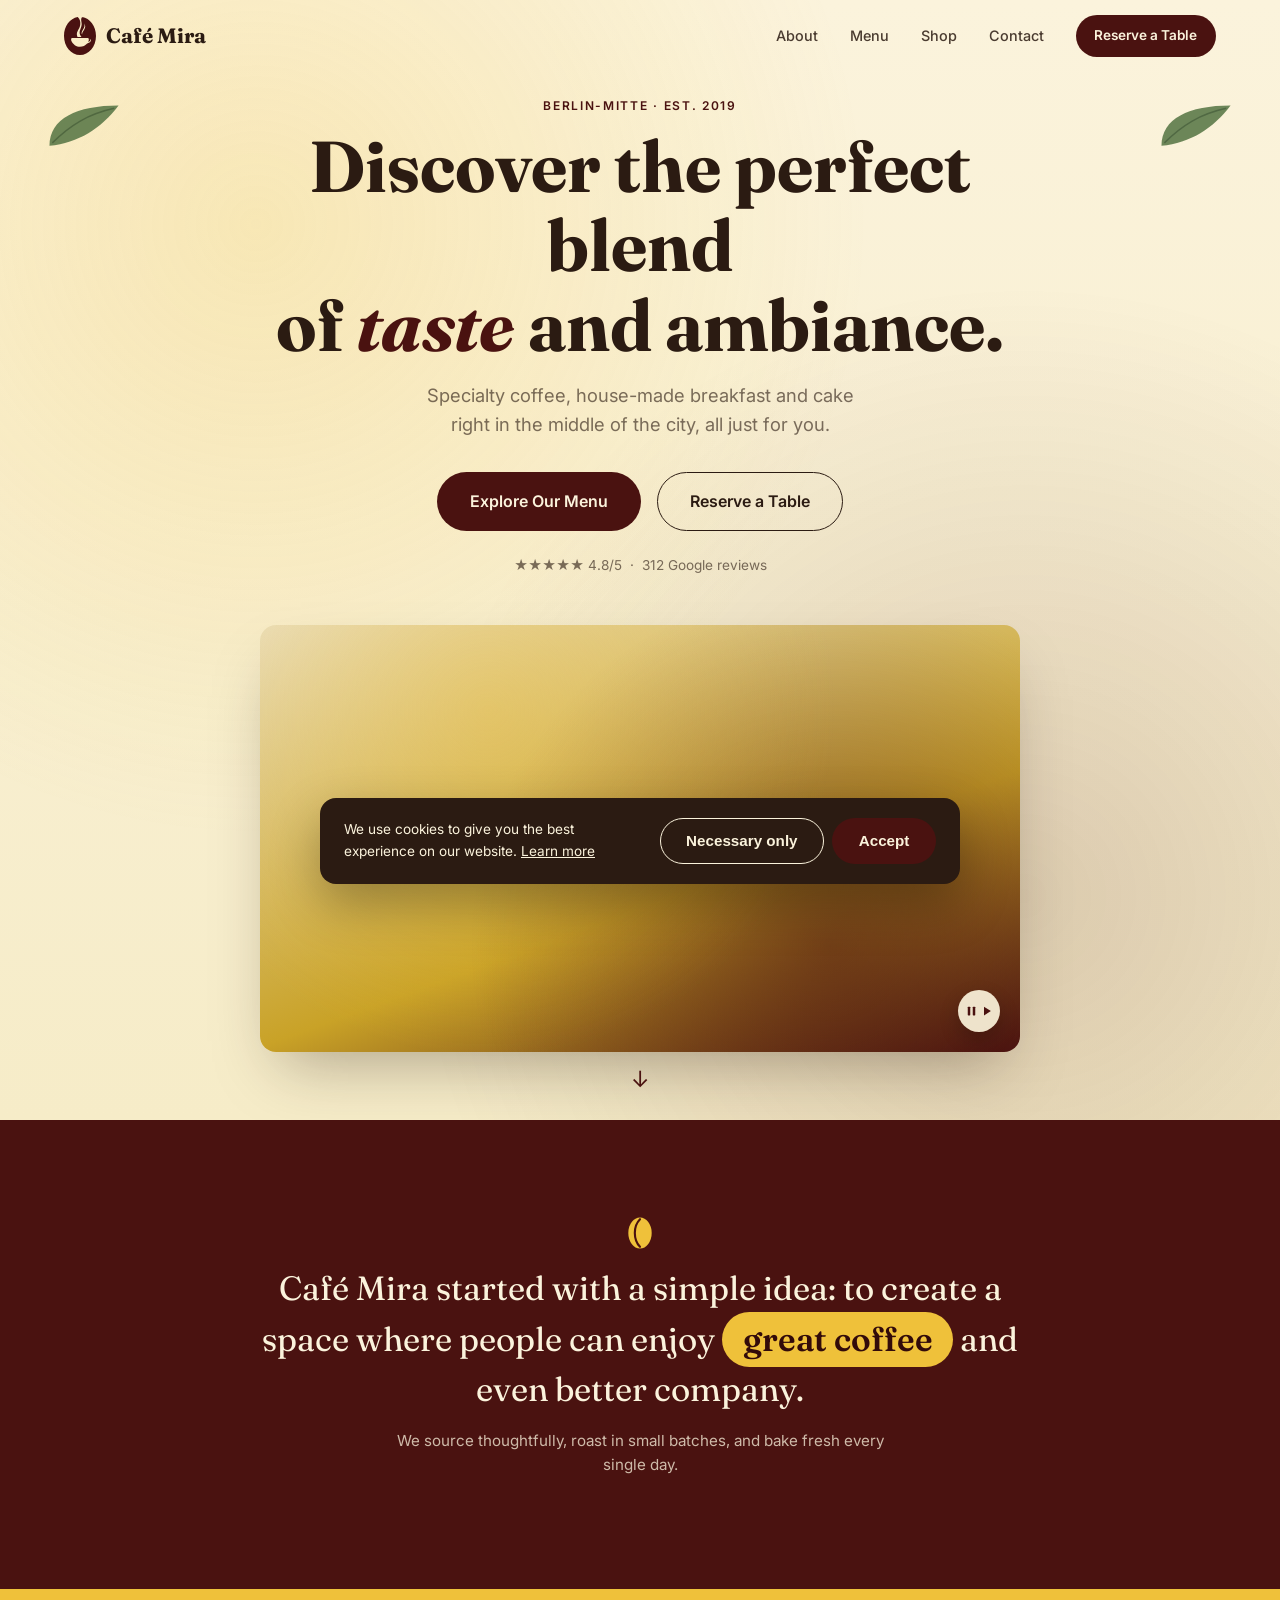
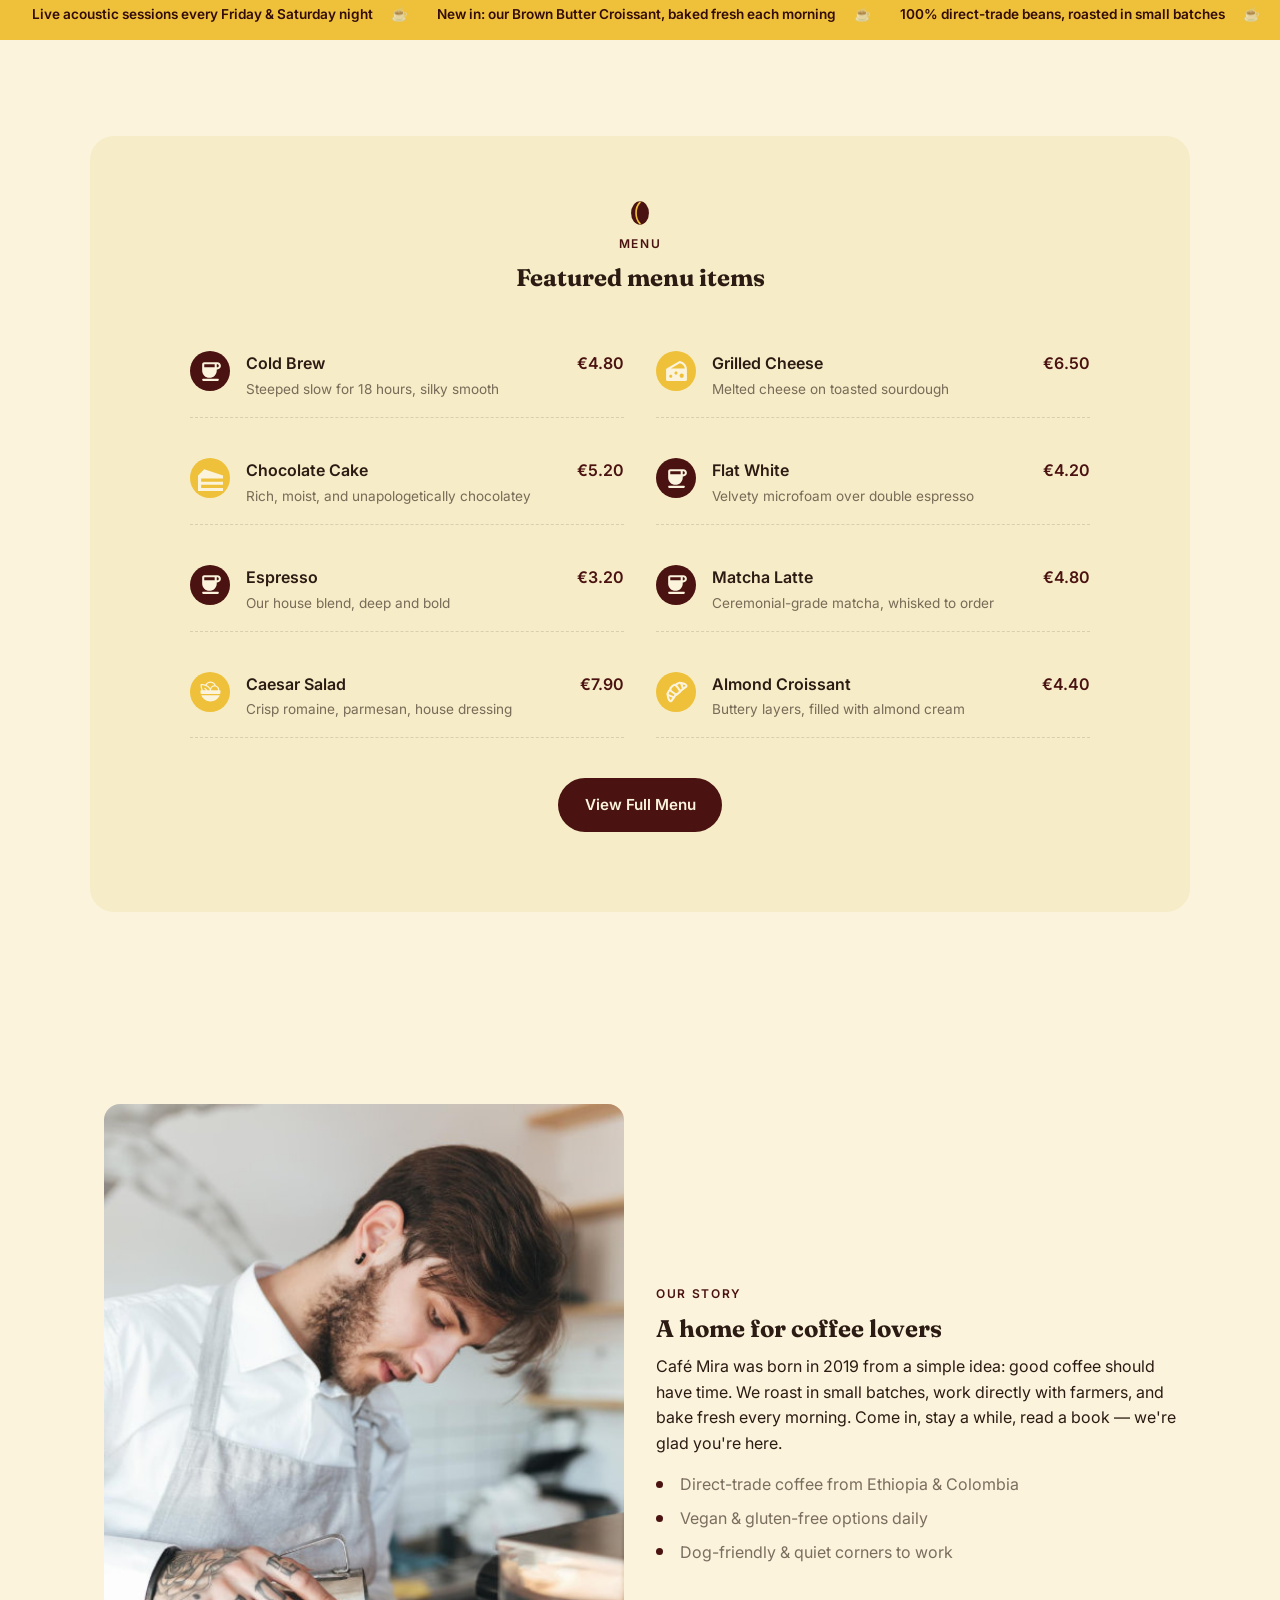
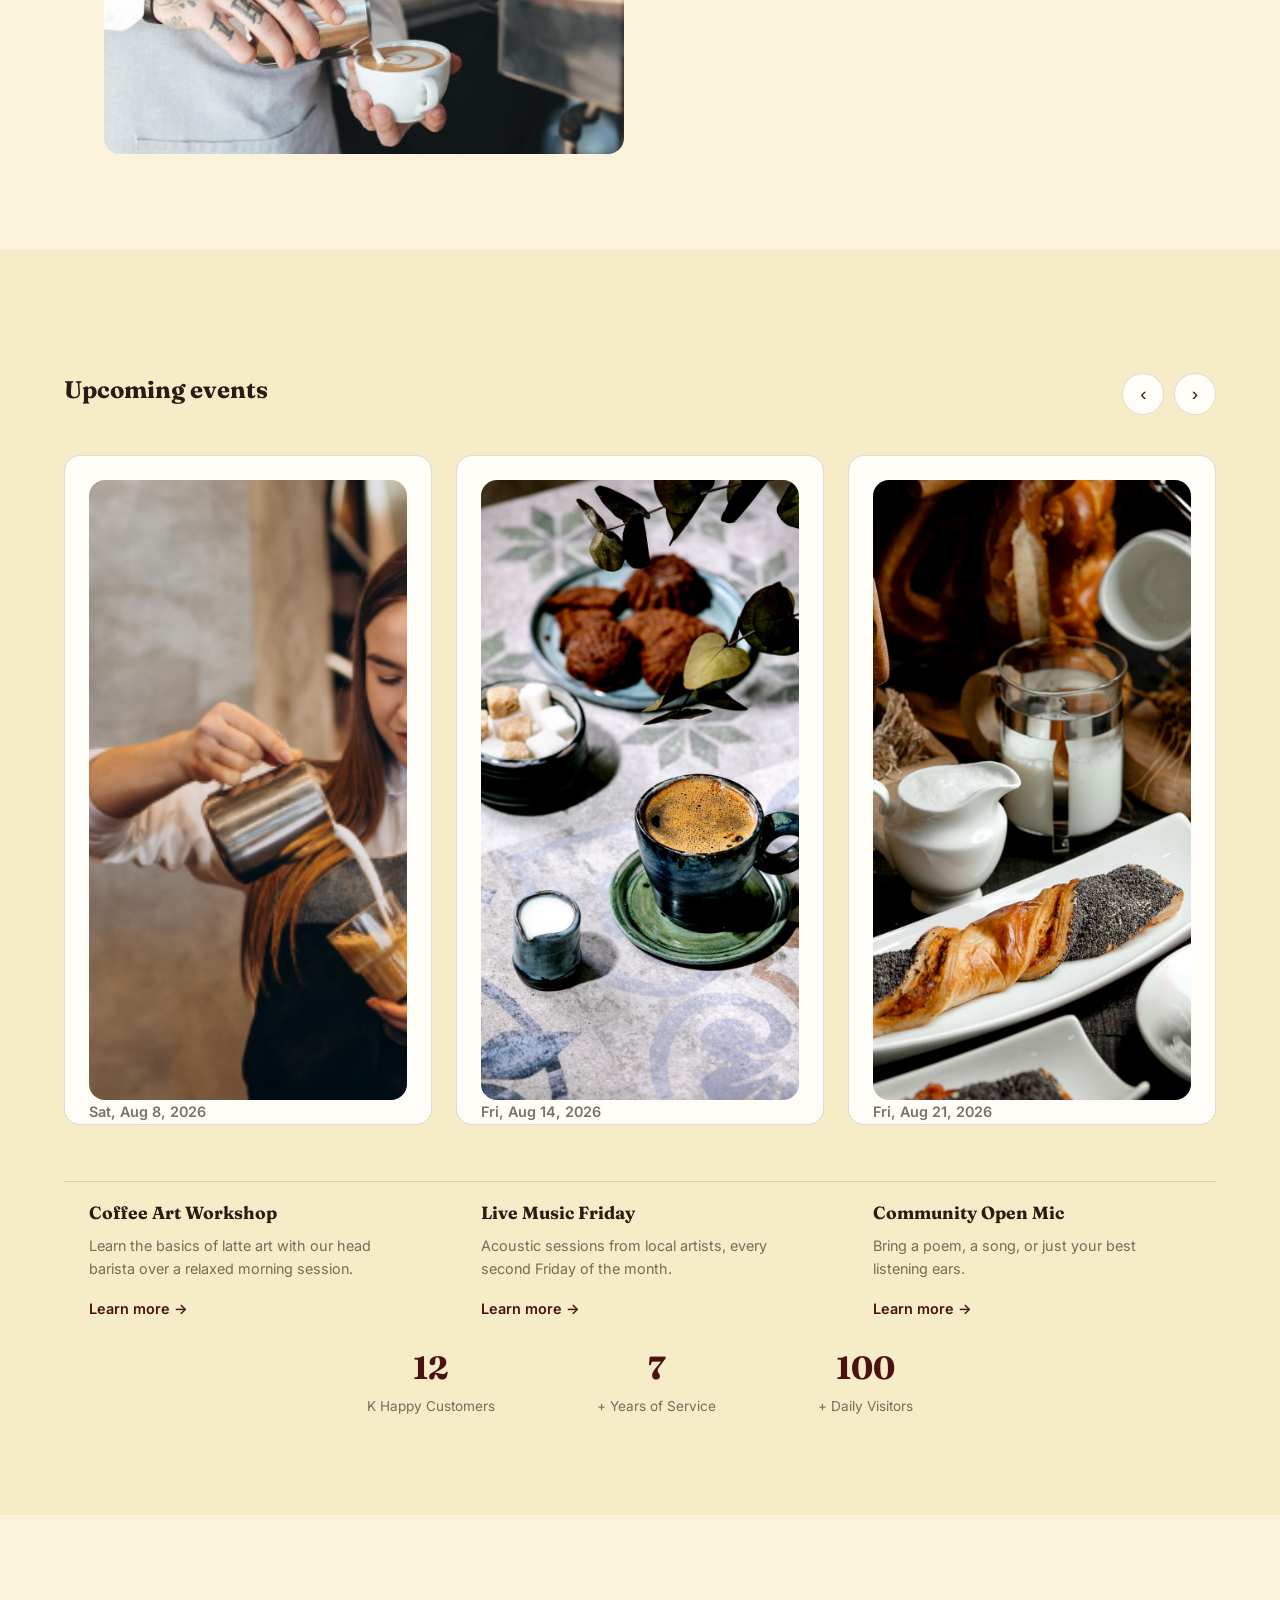
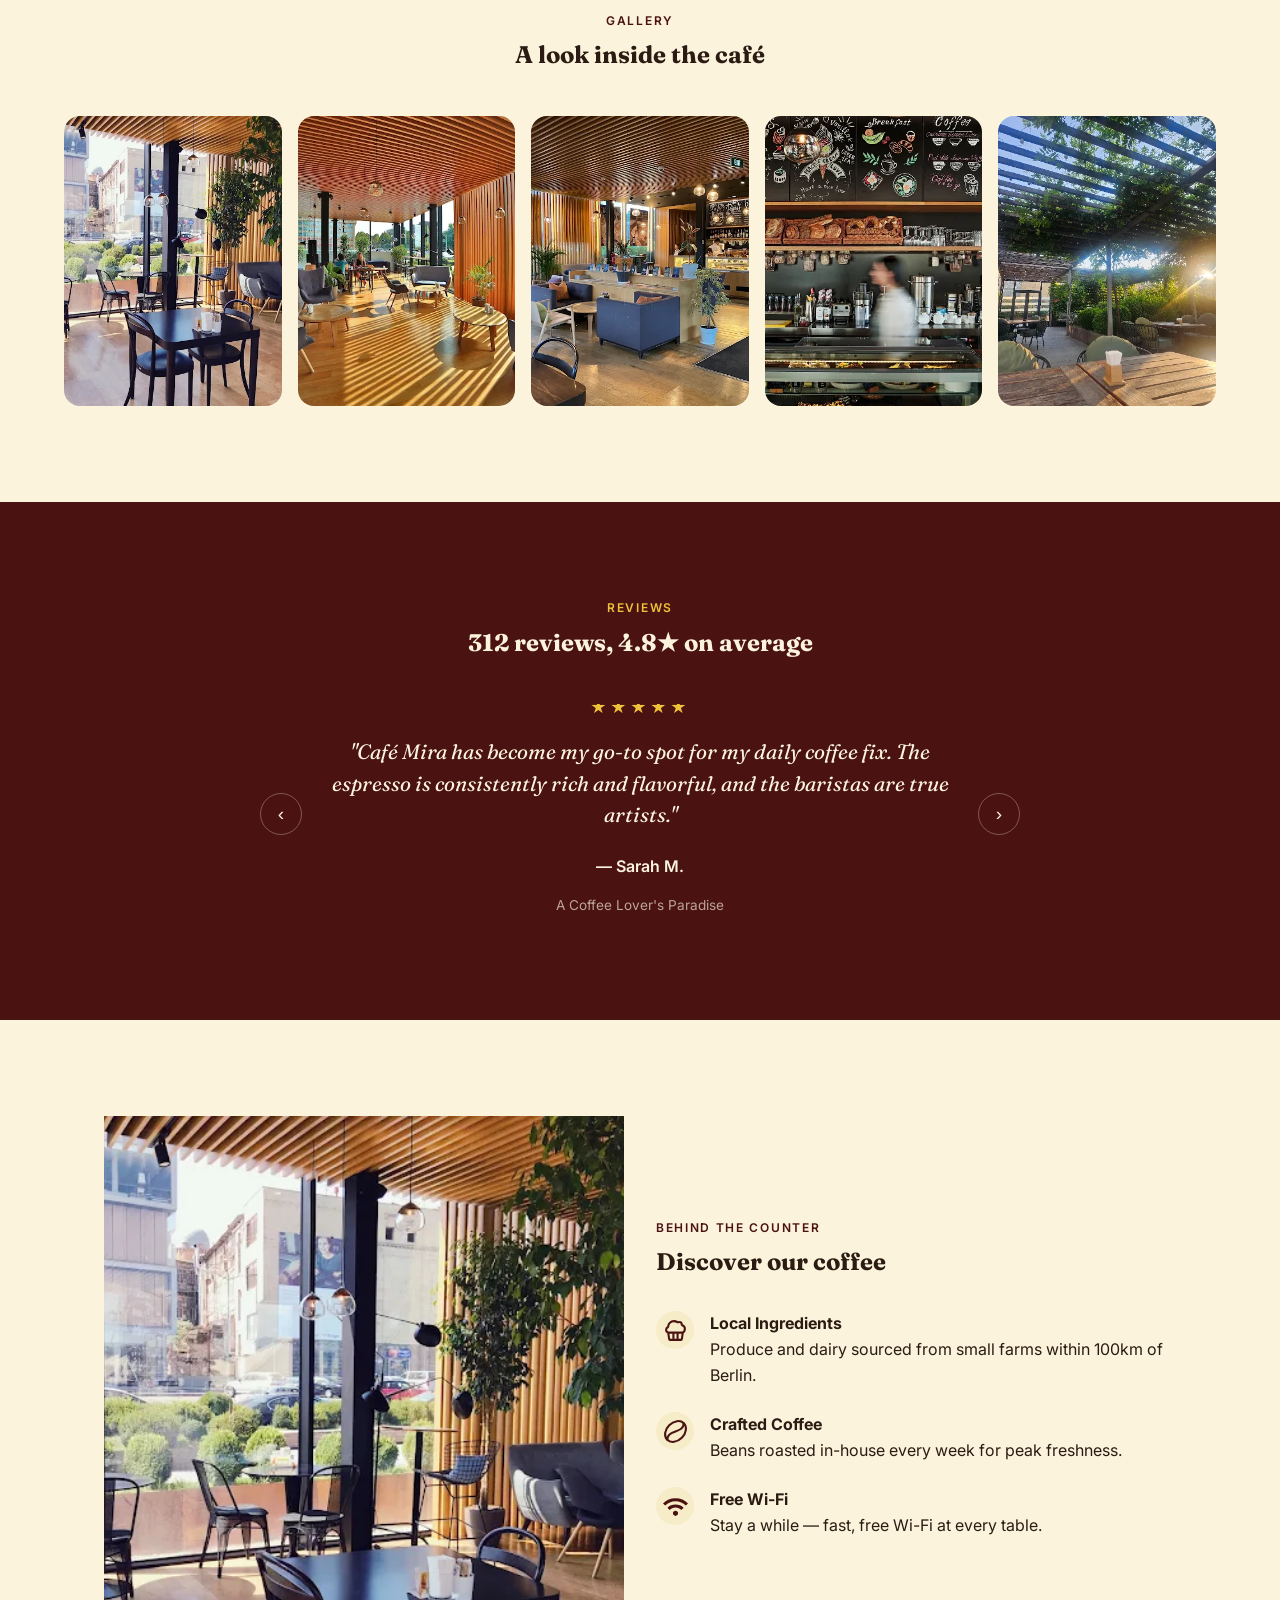
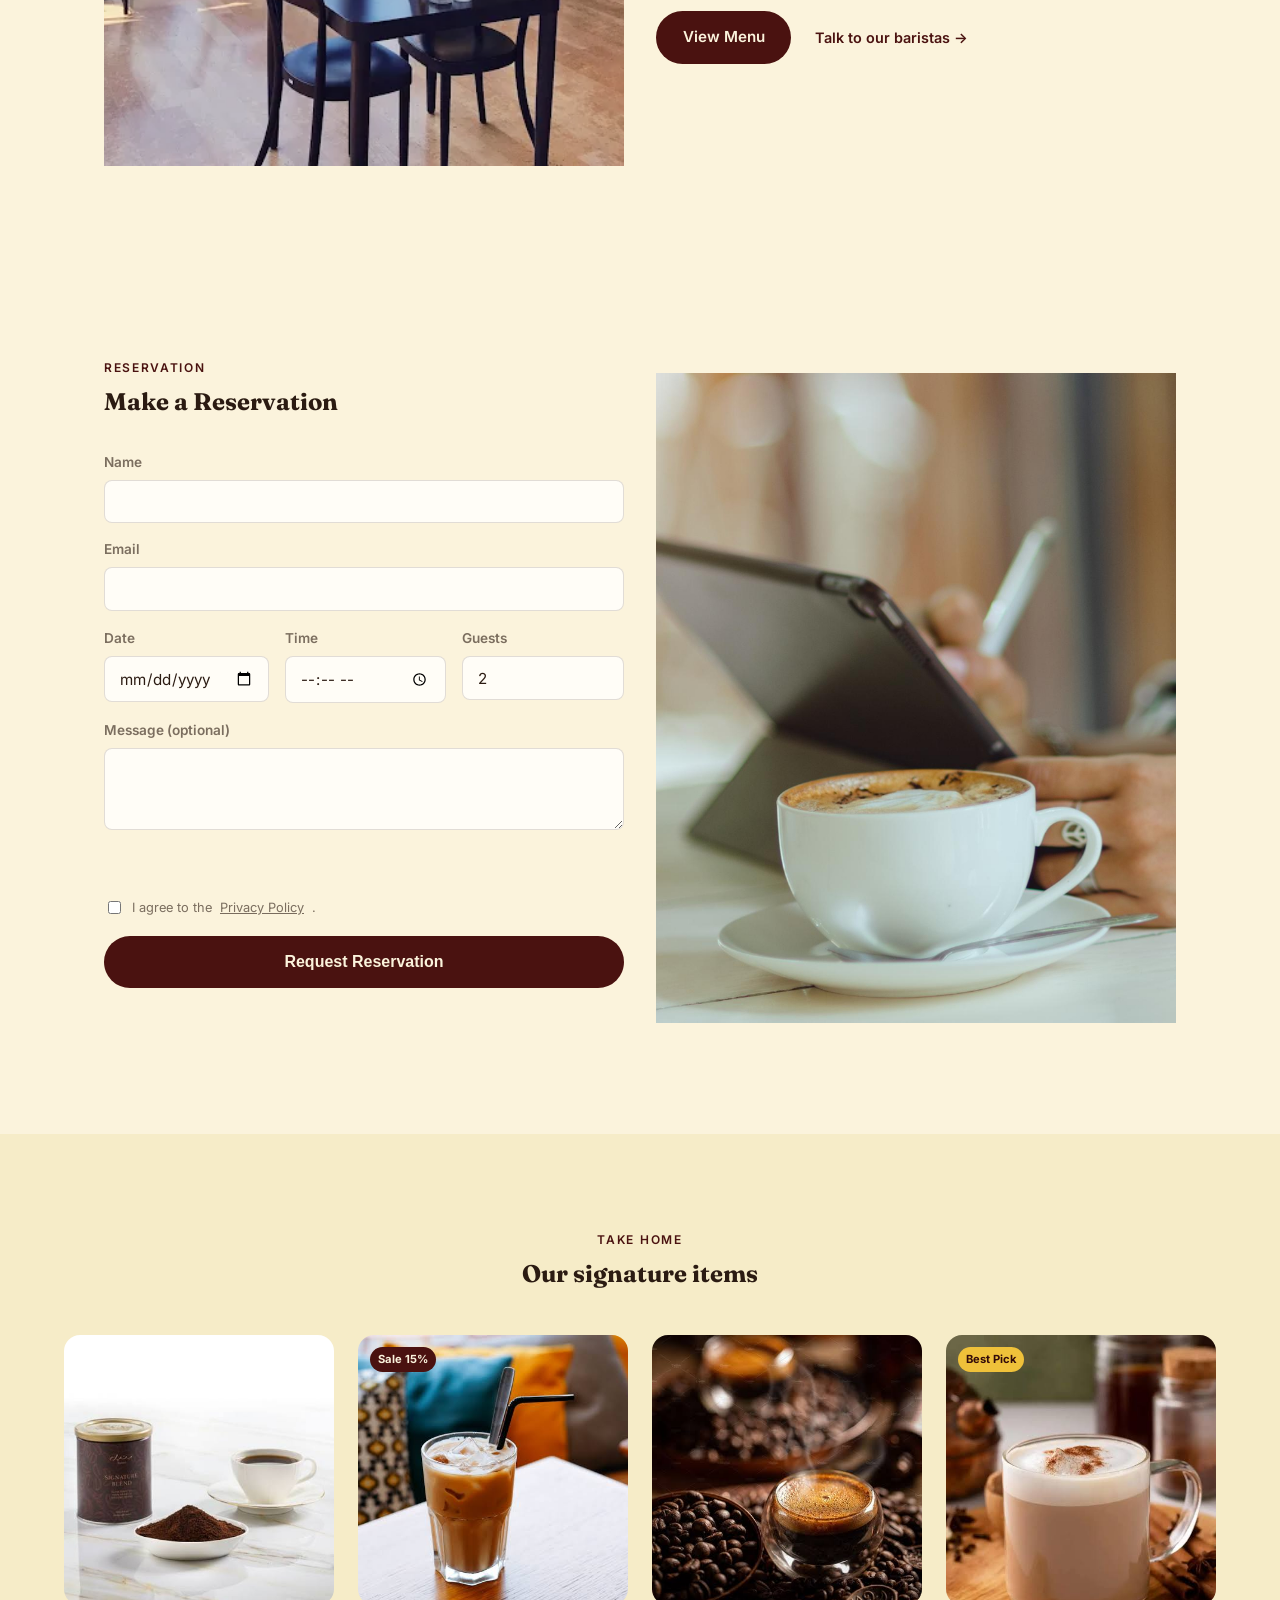
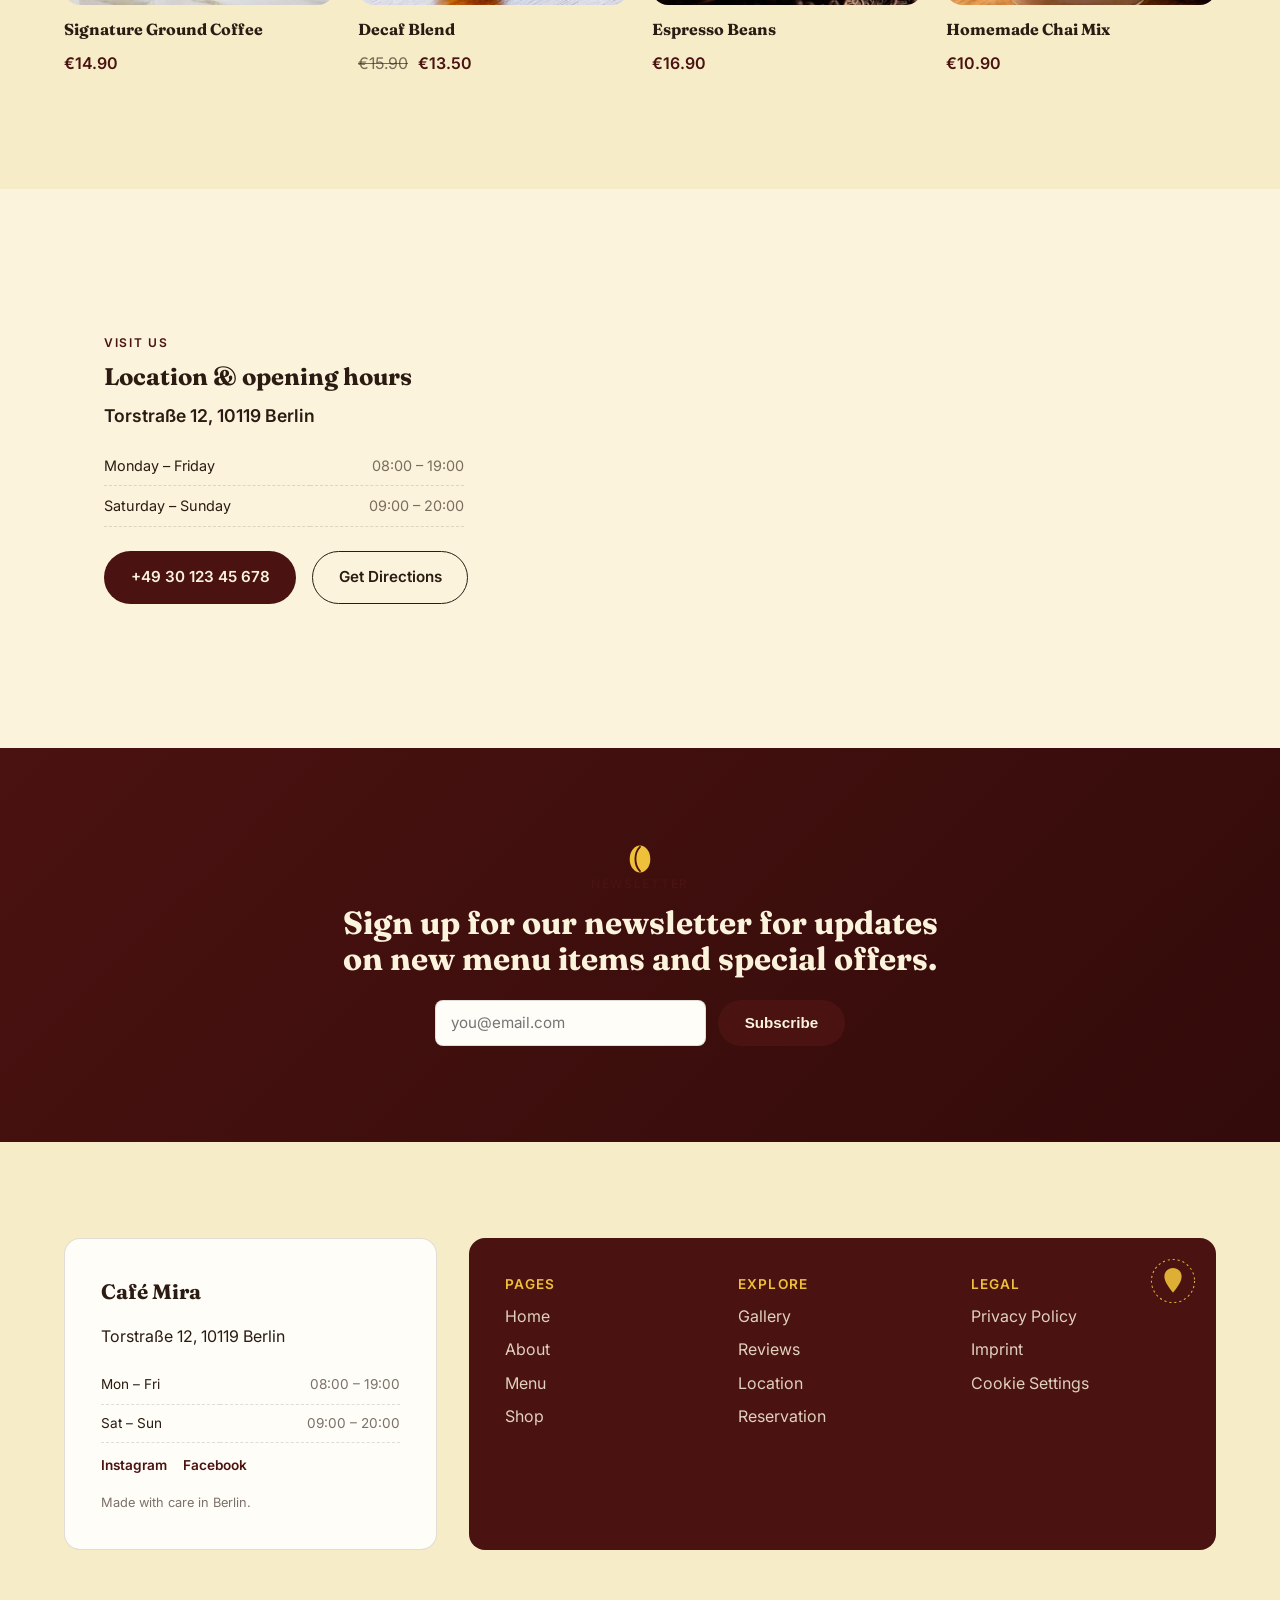
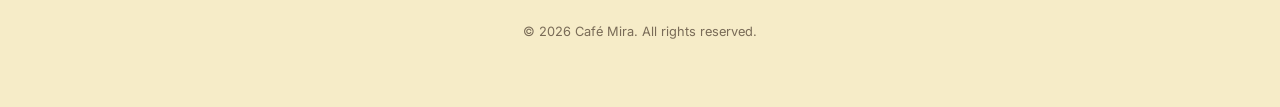
==== commit 2e2f0cf9: "git" ====
--- a/index.html
+++ b/index.html
@@ -73,20 +73,7 @@
 <header class="nav" id="nav">
   <a href="#top" class="nav__logo">
     <span class="nav__logo-mark">
-      <?xml version="1.0" encoding="UTF-8"?>
-<svg id="Ebene_2" data-name="Ebene 2" xmlns="http://www.w3.org/2000/svg" viewBox="0 0 2097.82 2439.33">
-  <defs>
-    <style>
-      .cls-1 {
-        fill: #4a1211;
-        fill-rule: evenodd;
-      }
-    </style>
-  </defs>
-  <g id="Layer_1" data-name="Layer 1">
-    <path class="cls-1" d="M1319.17,818.12c-68.36,108.14-135.68,181.9-135.99,312.3-66.66-104.62.84-220.67,65.43-321.41,81.6-127.23,130.92-232.32,72.79-384.38,98.83,155.52,90.94,246.09-2.23,393.49M1185.86,0c514.57,78.37,911.96,592.21,911.96,1214.48,0,676.46-469.61,1224.84-1048.91,1224.84S0,1890.94,0,1214.48C0,597.61,390.51,87.32,898.62,2.19l2.8,1.93c153.49,125.25,191.29,332.02,163.1,512.8-20.63,132.38-90.35,244.29-159.33,360.87-89.67,151.52-74.18,251.56-20.17,406.36,86.18.02,172.36.05,258.54.05-149.24-194.44-153.56-322.72-59.53-536.76,34.66-78.81,64.13-158.68,74.11-242.54,21.1-177.29-99.18-348.07,27.96-502.98l-.24-1.91ZM564.79,1342.64c347.2.3,601.47.58,948.68.86,34.79.02,67.34,4.59,88.83,26.85,21.12,21.86,26.38,52.1,25.33,82.44-1.89,54.08-18.98,108.69-47.96,160.51,115.6-31.8,219.39-148.14,76.25-196.59,217.02,27.93,102.93,230.84-137.75,282.96-173.18,197.58-520.06,313.99-807.86,110.49-60.97-43.11-138.14-118.05-189.82-200.39-40.23-64.06-65.01-132.61-54.86-194.21,9.72-58.85,41.6-72.97,99.17-72.92Z"/>
-  </g>
-</svg>
+     <img src="/images/logo_cafe.svg" alt="cafe logo" style="width: 100%; max-width: 200px; height: auto; display: block;">
     </span>
     Café Mira
   </a>
@@ -351,15 +338,22 @@
     <h2 class="reveal" style="--i:1">Discover our coffee</h2>
     <ul class="feature-list">
       <li class="reveal" style="--i:2">
-        <span class="feature-list__icon"><svg viewBox="0 0 24 24" width="18" height="18" fill="none" stroke="currentColor" stroke-width="2" stroke-linecap="round"><path d="M4 21c6-1 9-4 9-10S10 3 4 3c0 8 2 13 0 18Z"/></svg></span>
+        <span class="feature-list__icon"><svg width="25" height="25" viewBox="0 0 48 48" fill="none" xmlns="http://www.w3.org/2000/svg">
+<path d="M38 28.0001L36.392 39.2521C36.252 40.2261 36.184 40.7141 35.948 41.0821C35.7406 41.4047 35.4449 41.6609 35.096 41.8201C34.702 42.0001 34.21 42.0001 33.23 42.0001H28M38 28.0001H28M38 28.0001C40.606 26.7921 42 23.5281 42 20.6681C42 17.5961 39.94 14.9681 37.02 13.8741C36.7232 13.7617 36.4672 13.5624 36.2852 13.3024C36.1033 13.0423 36.0039 12.7335 36 12.4161C36 9.88612 33.76 7.83412 31 7.83412C30.5467 7.83412 30.1107 7.88678 29.692 7.99212C28.828 8.20612 27.862 8.15812 27.118 7.70212C25.2754 6.57968 23.1575 5.99049 21 6.00012C14.924 6.00012 10 10.5141 10 16.0841C10 16.7881 9.54 17.4321 8.886 17.7981C7.156 18.7601 6 20.5081 6 22.5001C6 25.0541 7.424 27.3801 10 28.0001M28 42.0001V28.0001M28 42.0001H20M28 28.0001H20M10 28.0001L11.608 39.2521V39.2561C11.748 40.2281 11.816 40.7161 12.052 41.0821C12.2594 41.4047 12.5551 41.6609 12.904 41.8201C13.298 42.0001 13.79 42.0001 14.77 42.0001H20M10 28.0001H20M20 42.0001V28.0001" stroke="#4A1211" stroke-width="4" stroke-linecap="round" stroke-linejoin="round"/>
+</svg></span>
         <span><strong>Local Ingredients</strong><br>Produce and dairy sourced from small farms within 100km of Berlin.</span>
       </li>
       <li class="reveal" style="--i:3">
-        <span class="feature-list__icon"><svg viewBox="0 0 64 64" width="18" height="18" aria-hidden="true"><ellipse cx="32" cy="32" rx="20" ry="27" fill="currentColor"/></svg></span>
+        <span class="feature-list__icon"><svg width="25" height="25" viewBox="0 0 48 48" fill="none" xmlns="http://www.w3.org/2000/svg">
+<path d="M21.3439 43.8299C16.0846 44.5342 11.3205 43.1205 8.09959 39.8996C4.87873 36.6787 3.46497 31.9146 4.1693 26.6553C4.87364 21.396 7.63839 16.0723 11.8553 11.8553C16.0723 7.63839 21.396 4.87364 26.6553 4.1693C31.9146 3.46497 36.6787 4.87873 39.8996 8.09959C43.1205 11.3205 44.5342 16.0846 43.8299 21.3439C43.1255 26.6032 40.3608 31.9269 36.1439 36.1439C31.9269 40.3608 26.6032 43.1255 21.3439 43.8299Z" stroke="#4A1211" stroke-width="4" stroke-linecap="round" stroke-linejoin="round"/>
+<path d="M39.5982 8.39941C39.9982 27.9994 7.99825 19.9994 8.39825 39.5994" stroke="#4A1211" stroke-width="4" stroke-linecap="round" stroke-linejoin="round"/>
+</svg></span>
         <span><strong>Crafted Coffee</strong><br>Beans roasted in-house every week for peak freshness.</span>
       </li>
       <li class="reveal" style="--i:4">
-        <span class="feature-list__icon"><svg viewBox="0 0 24 24" width="18" height="18" fill="none" stroke="currentColor" stroke-width="2" stroke-linecap="round"><path d="M2 8.5a15 15 0 0 1 20 0"/><path d="M5.5 12a10 10 0 0 1 13 0"/><path d="M9 15.5a5 5 0 0 1 6 0"/><circle cx="12" cy="19" r="1" fill="currentColor" stroke="none"/></svg></span>
+        <span class="feature-list__icon"><svg width="25" height="25" viewBox="0 0 48 48" fill="none" xmlns="http://www.w3.org/2000/svg">
+<path d="M20.45 40.55C19.4833 39.5833 19 38.4 19 37C19 35.6 19.4833 34.4167 20.45 33.45C21.4167 32.4833 22.6 32 24 32C25.4 32 26.5833 32.4833 27.55 33.45C28.5167 34.4167 29 35.6 29 37C29 38.4 28.5167 39.5833 27.55 40.55C26.5833 41.5167 25.4 42 24 42C22.6 42 21.4167 41.5167 20.45 40.55ZM12.7 30.7L8.5 26.4C10.4667 24.4333 12.7753 22.8753 15.426 21.726C18.0767 20.5767 20.9347 20.0013 24 20C27.0653 19.9987 29.924 20.582 32.576 21.75C35.228 22.918 37.536 24.5013 39.5 26.5L35.3 30.7C33.8333 29.2333 32.1333 28.0833 30.2 27.25C28.2667 26.4167 26.2 26 24 26C21.8 26 19.7333 26.4167 17.8 27.25C15.8667 28.0833 14.1667 29.2333 12.7 30.7ZM4.2 22.2L0 18C3.06667 14.8667 6.65 12.4167 10.75 10.65C14.85 8.88333 19.2667 8 24 8C28.7333 8 33.15 8.88333 37.25 10.65C41.35 12.4167 44.9333 14.8667 48 18L43.8 22.2C41.2333 19.6333 38.2587 17.6253 34.876 16.176C31.4933 14.7267 27.868 14.0013 24 14C20.132 13.9987 16.5073 14.724 13.126 16.176C9.74467 17.628 6.76933 19.636 4.2 22.2Z" fill="#4A1211"/>
+</svg></span>
         <span><strong>Free Wi-Fi</strong><br>Stay a while — fast, free Wi-Fi at every table.</span>
       </li>
     </ul>
--- a/css/style.css
+++ b/css/style.css
@@ -152,7 +152,7 @@
   display:flex;align-items:center;gap:.6rem;
 }
 .nav__logo-mark{
-  width:32px;height:32px;border-radius:50%;background:var(--maroon);color:var(--gold);
+  width:32px;height: 25px;;border-radius:100%;color:var(--gold);
   display:flex;align-items:center;justify-content:center;flex-shrink:0;
 }
 .nav__links{display:flex;align-items:center;gap:2rem;}
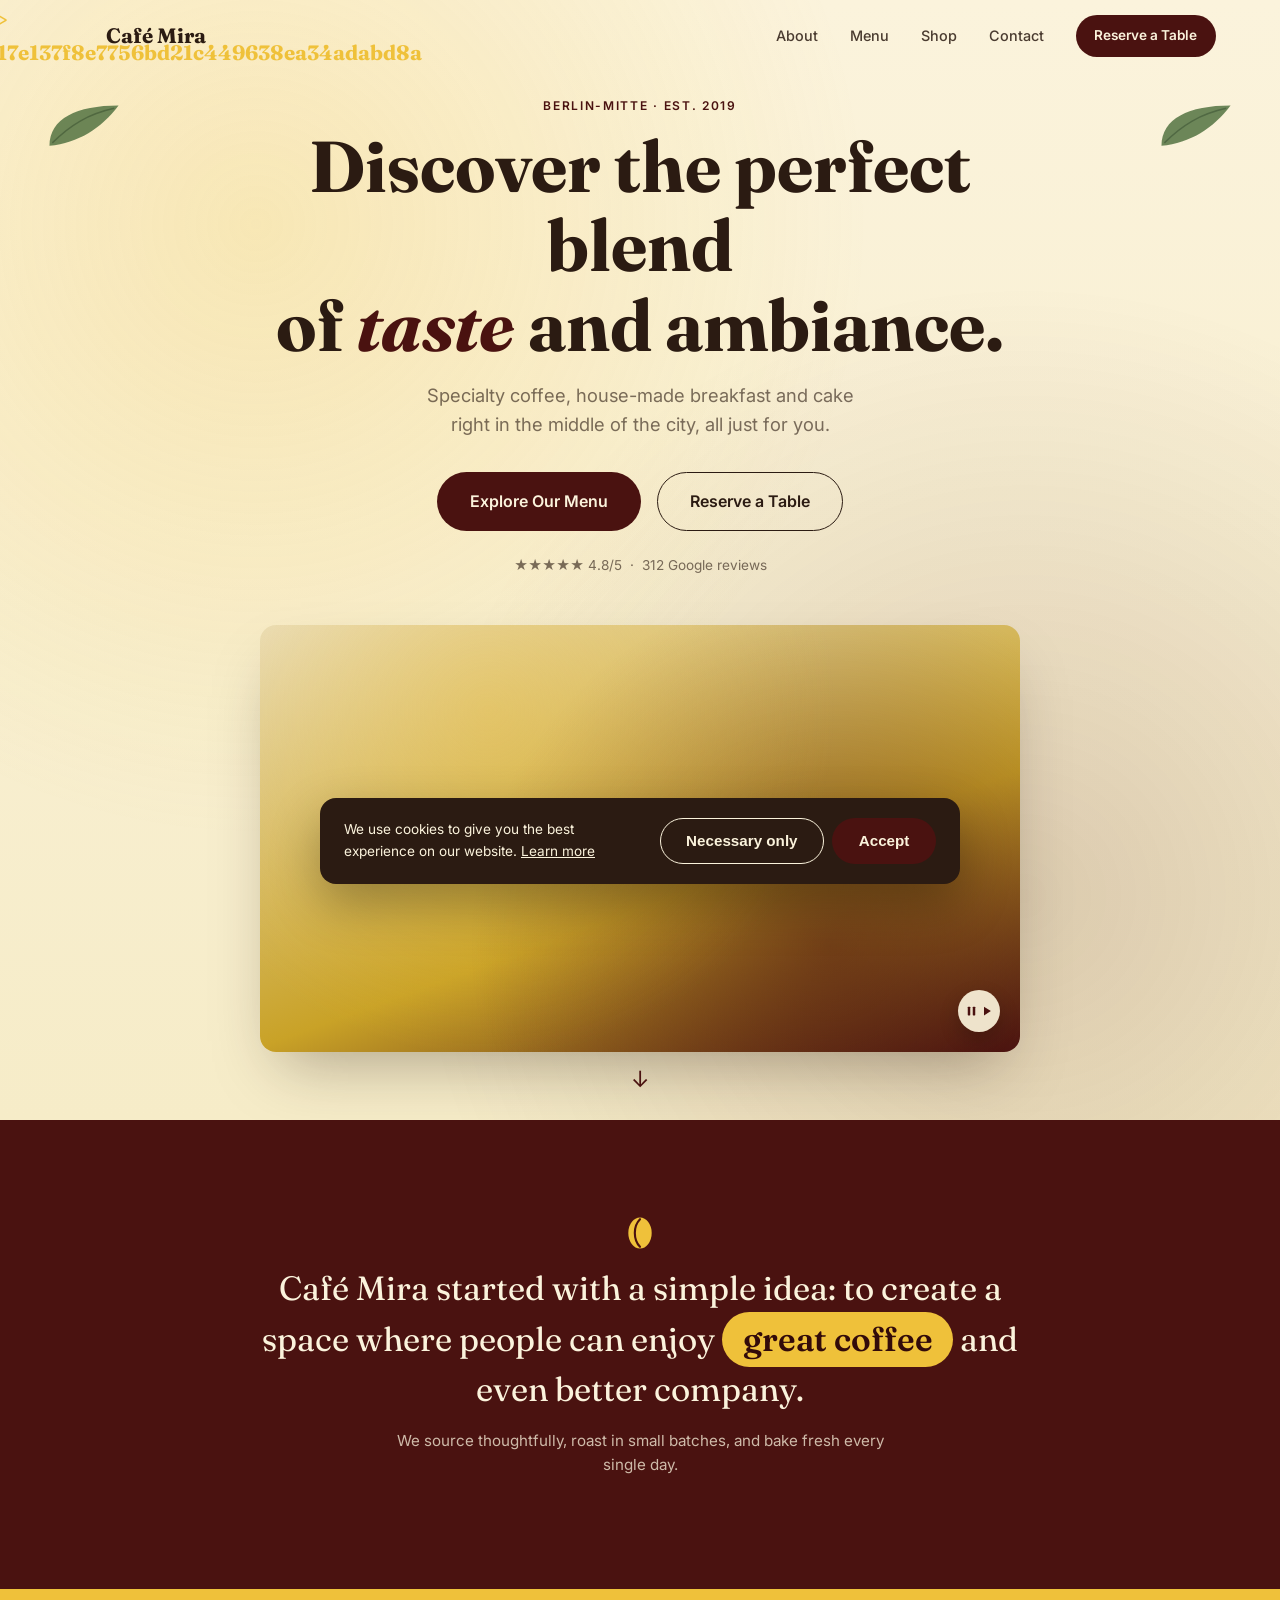
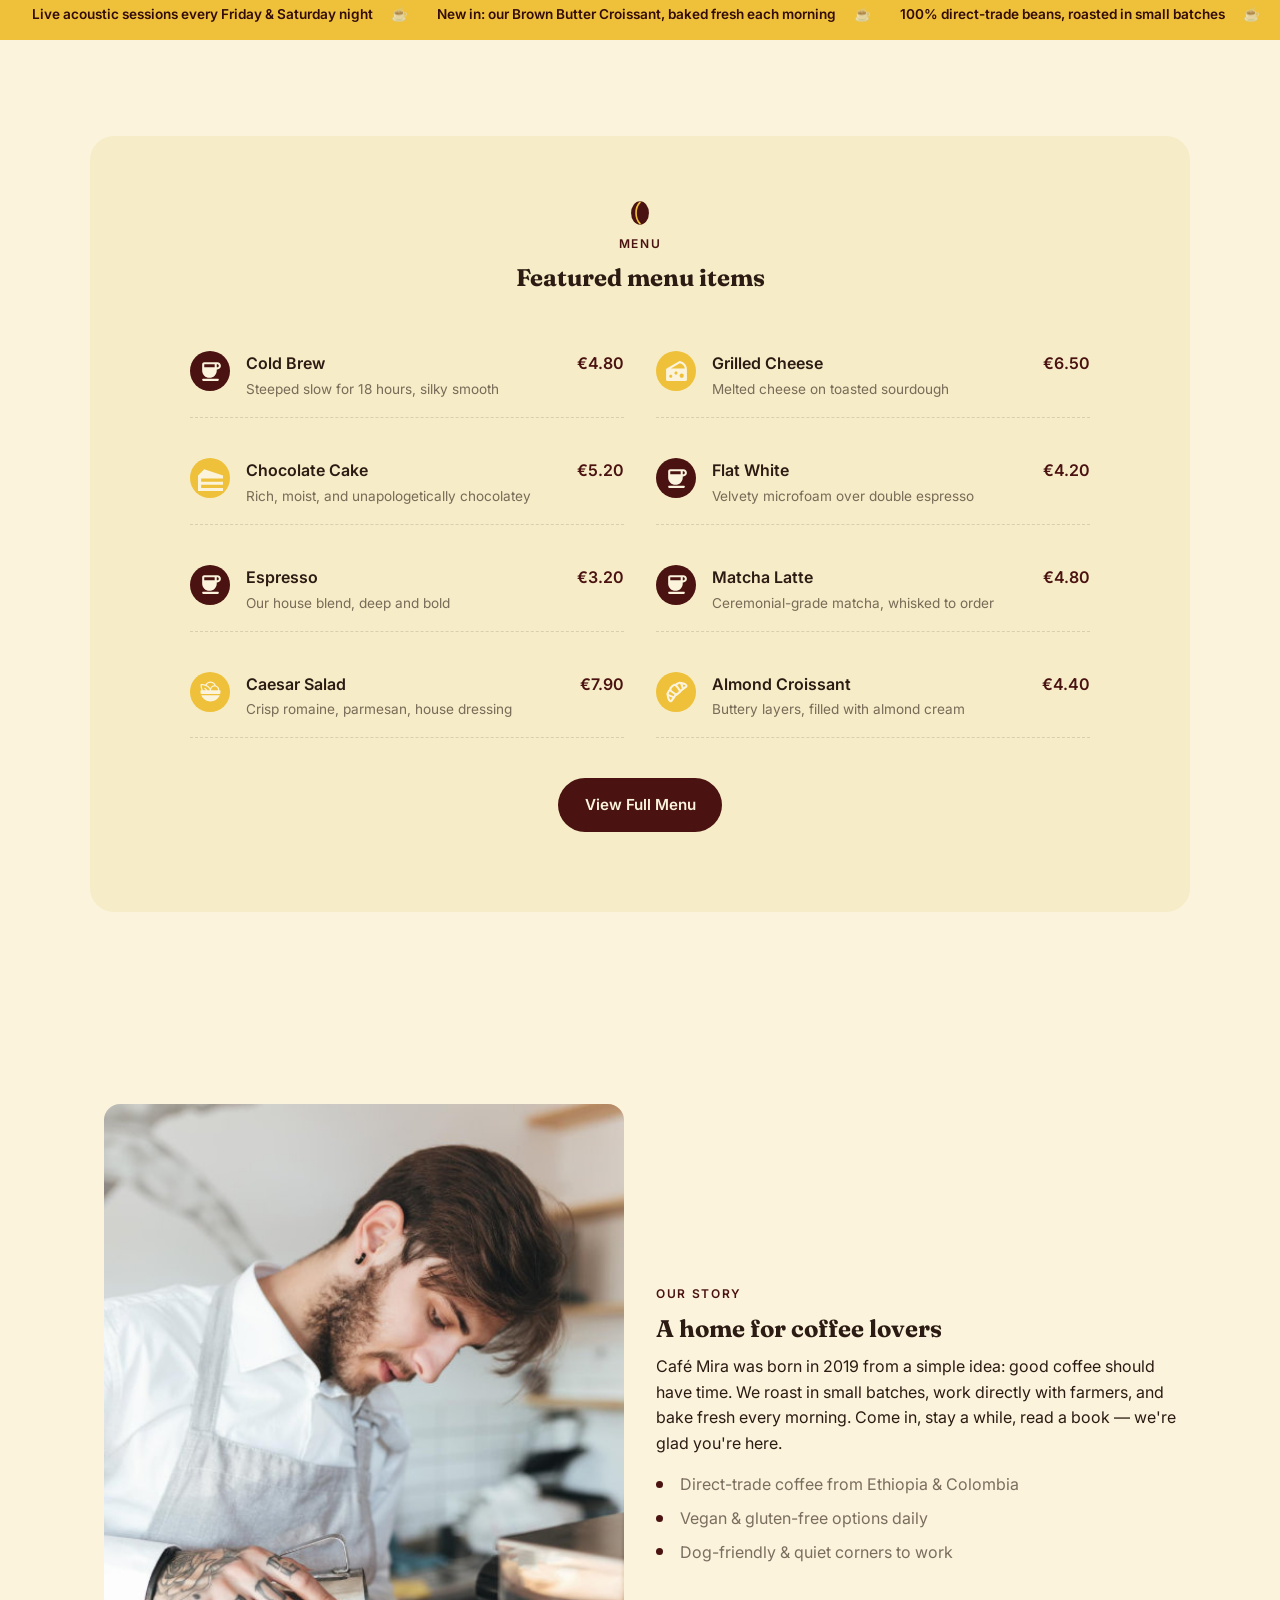
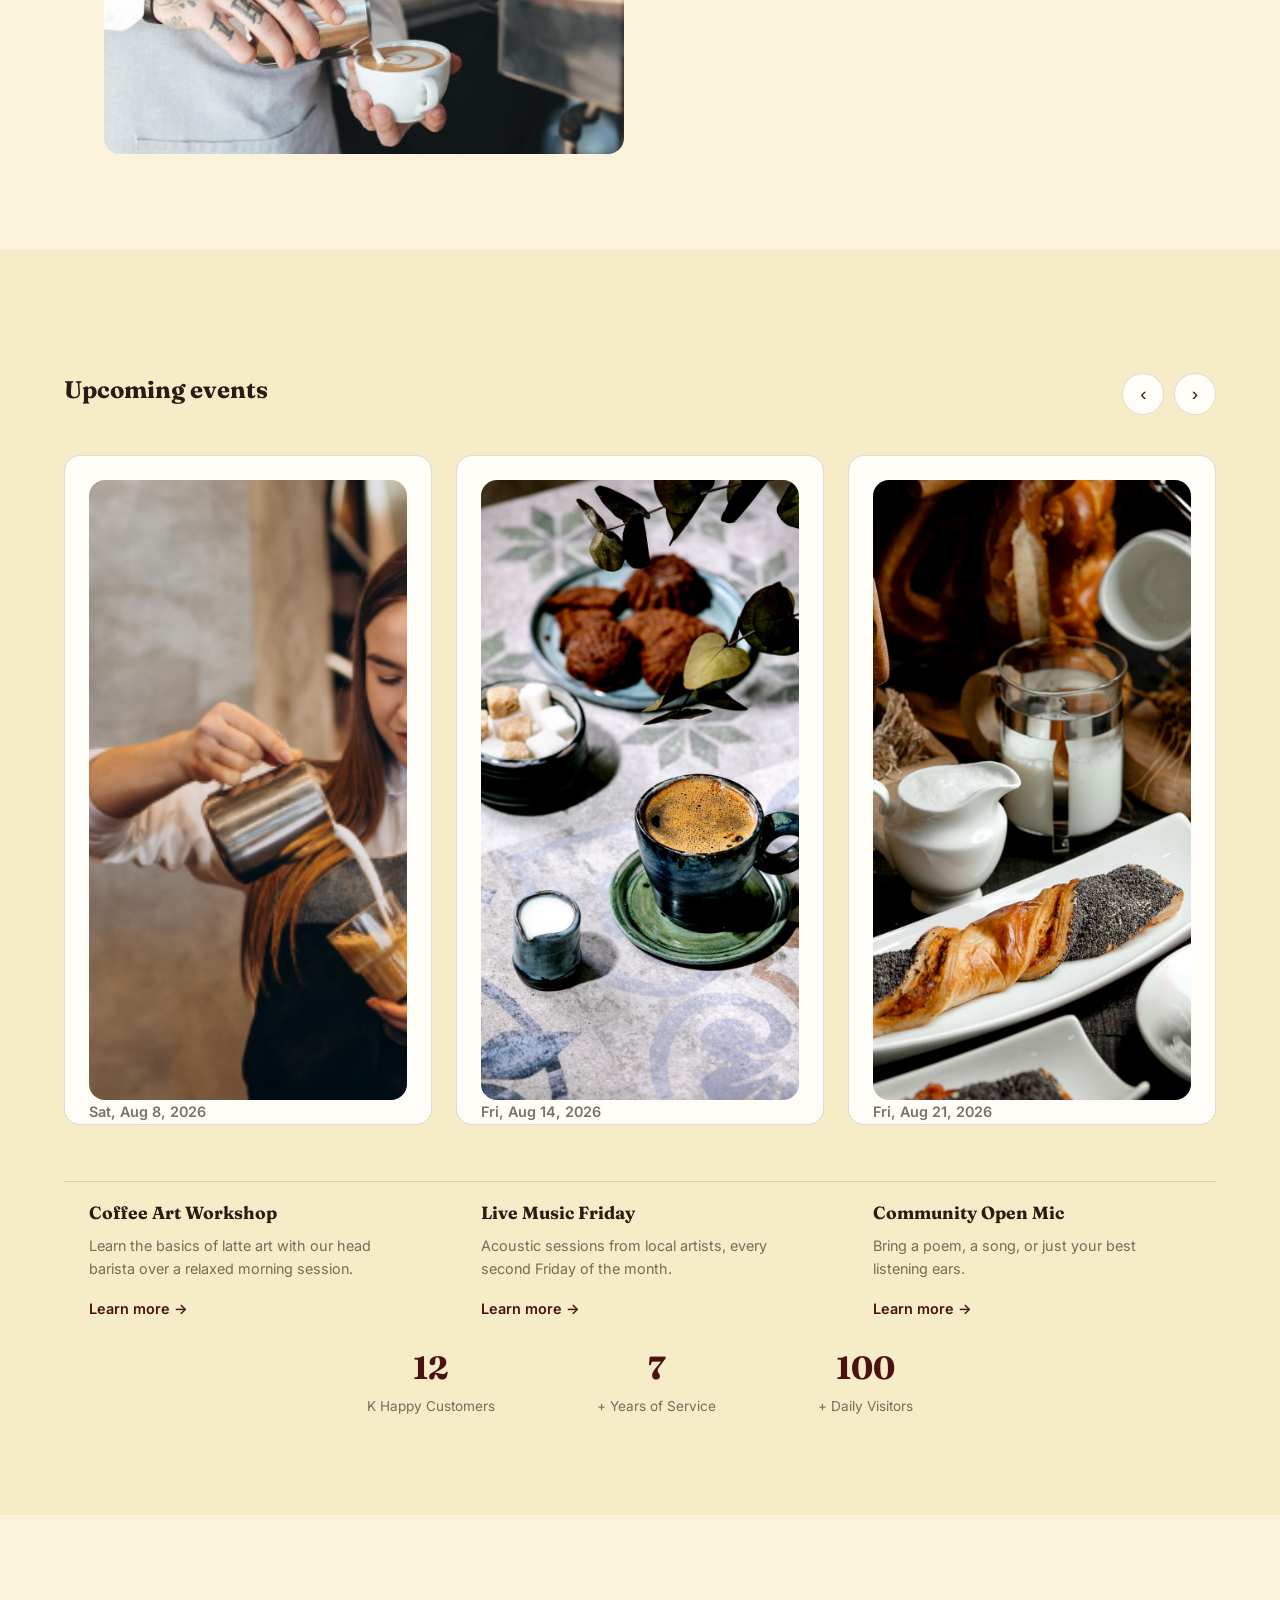
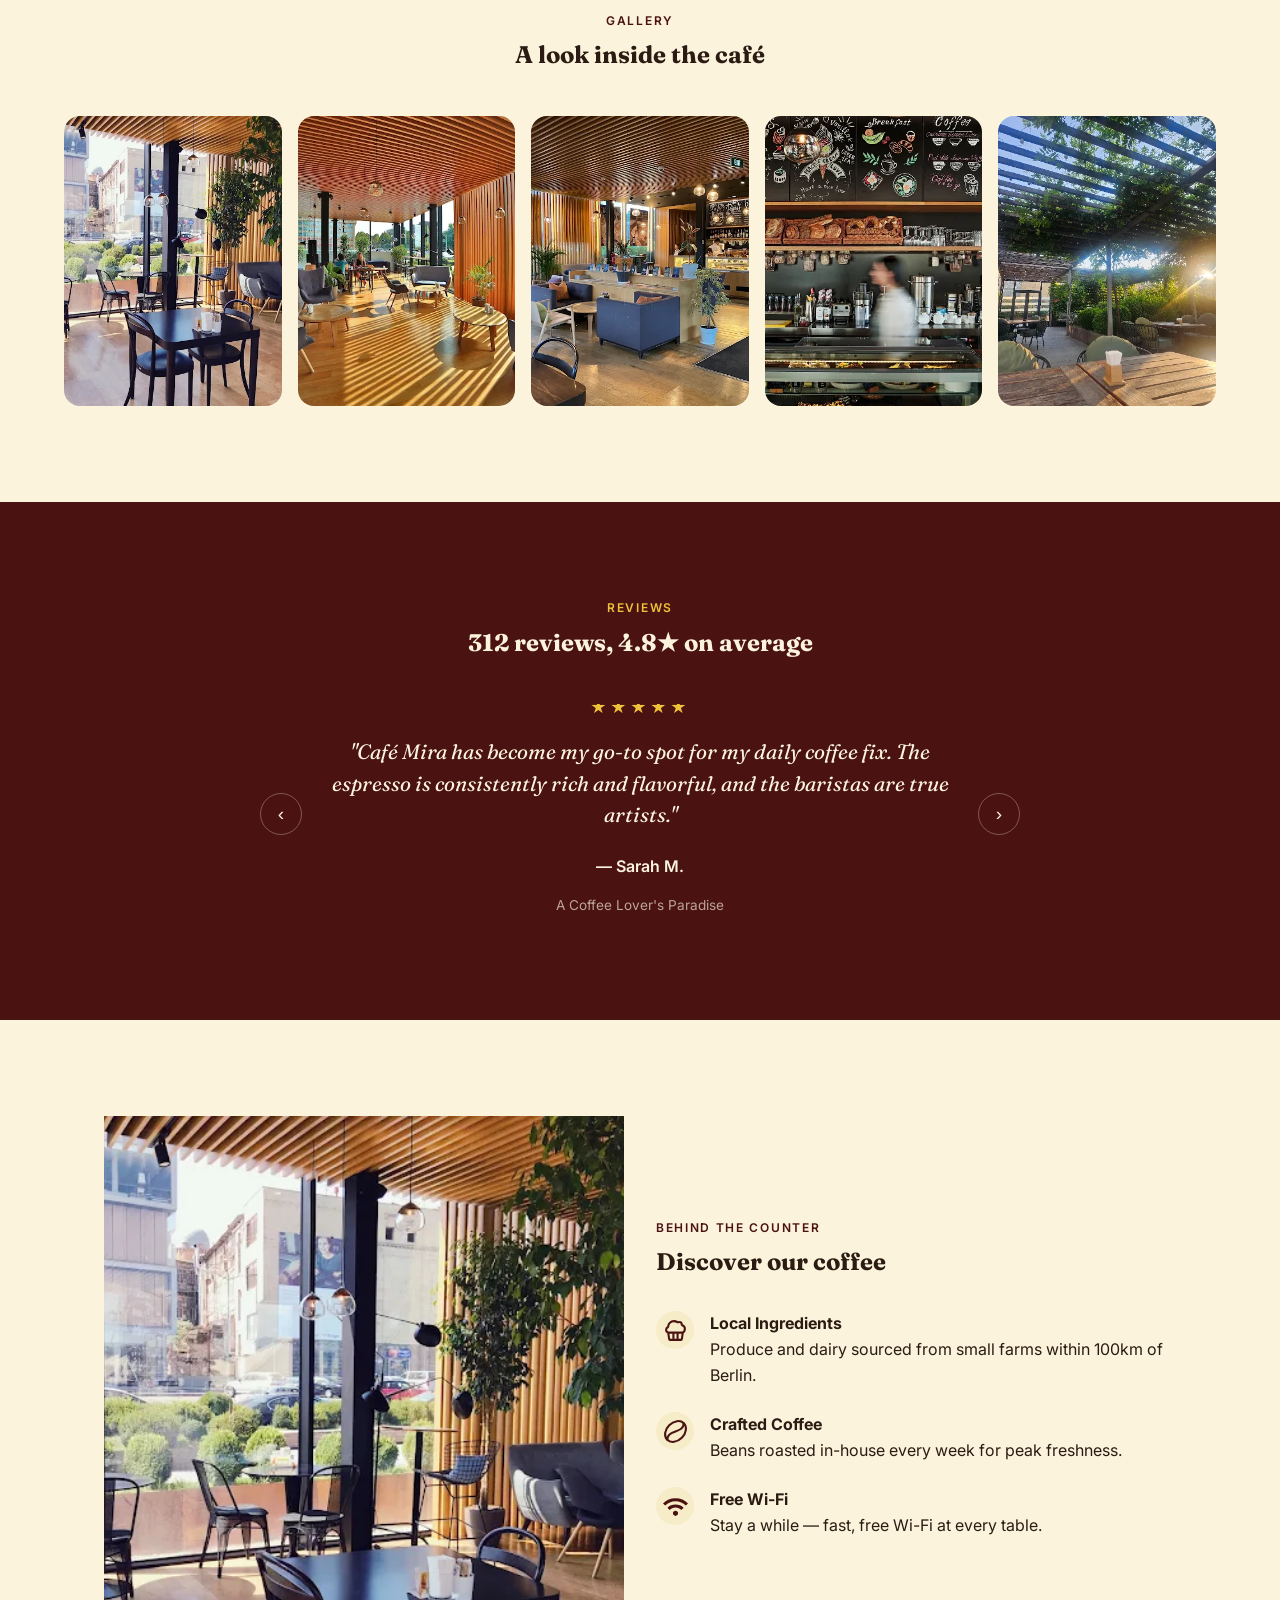
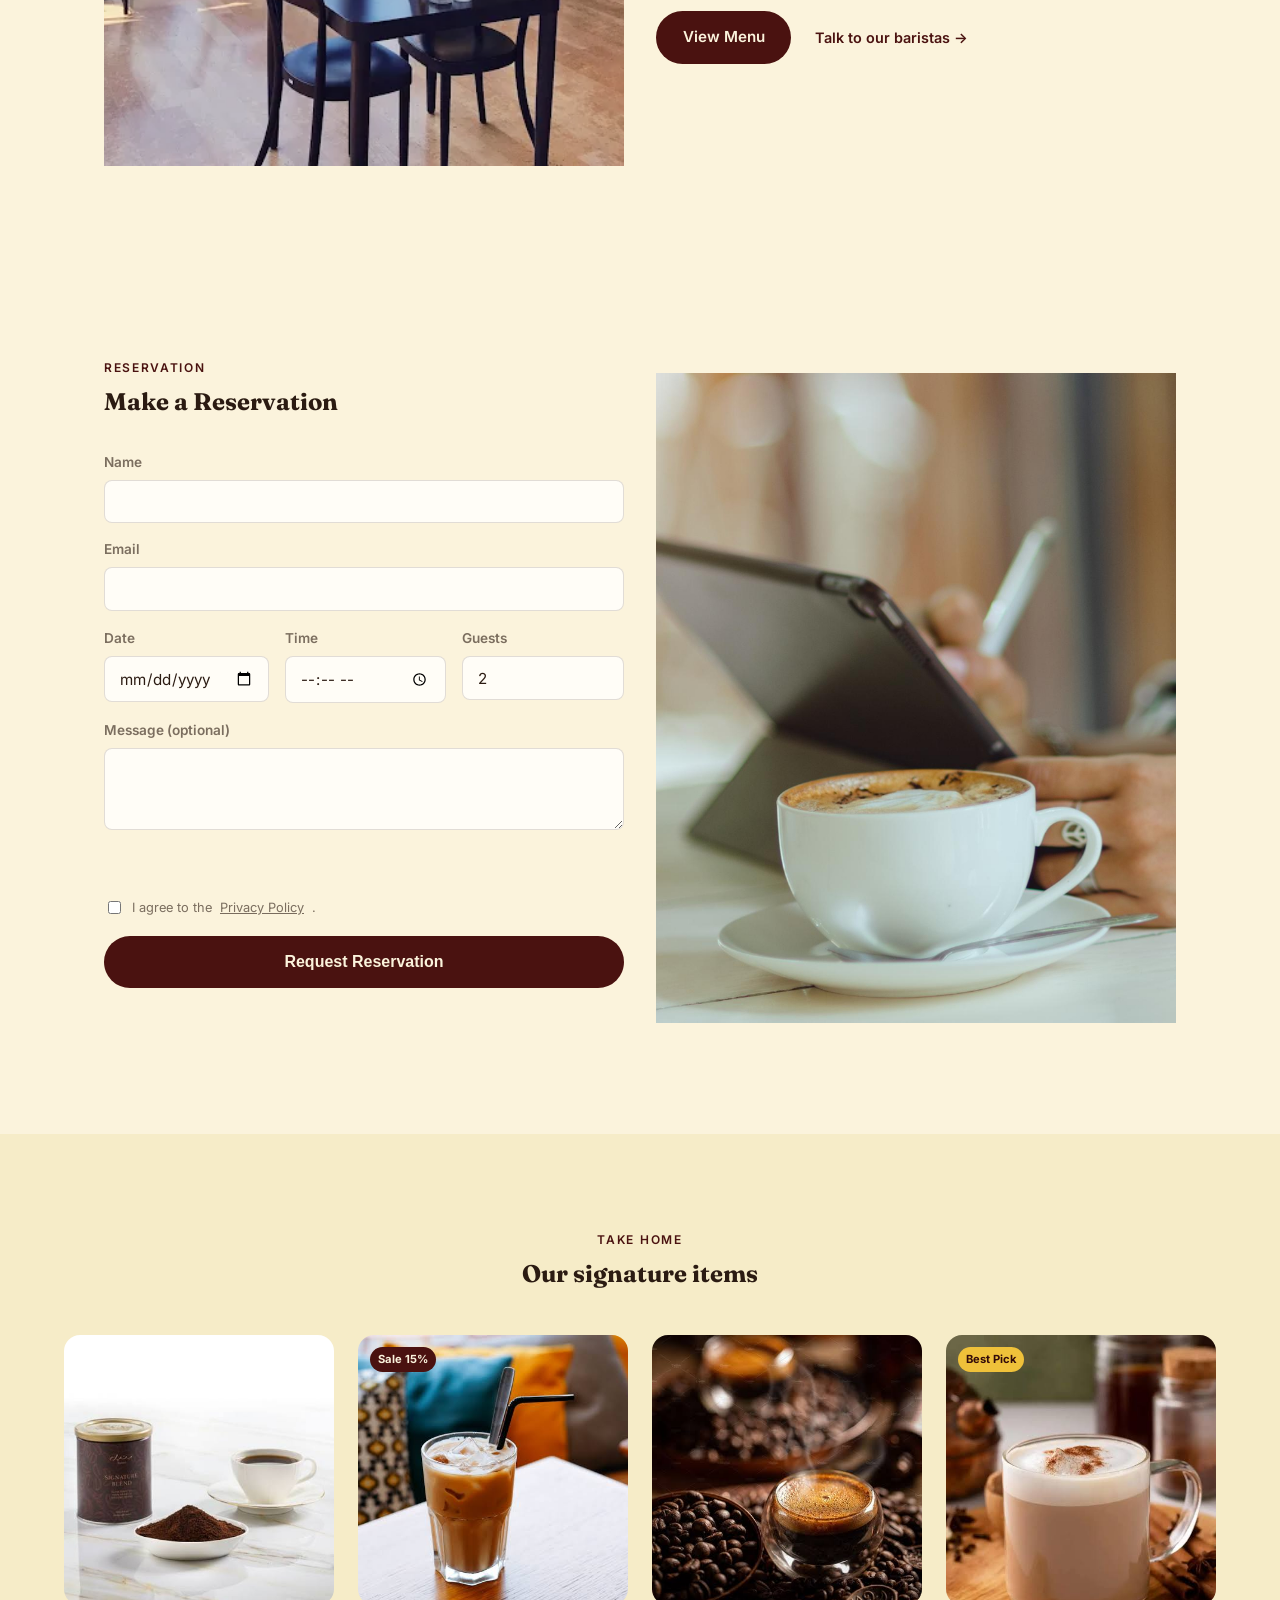
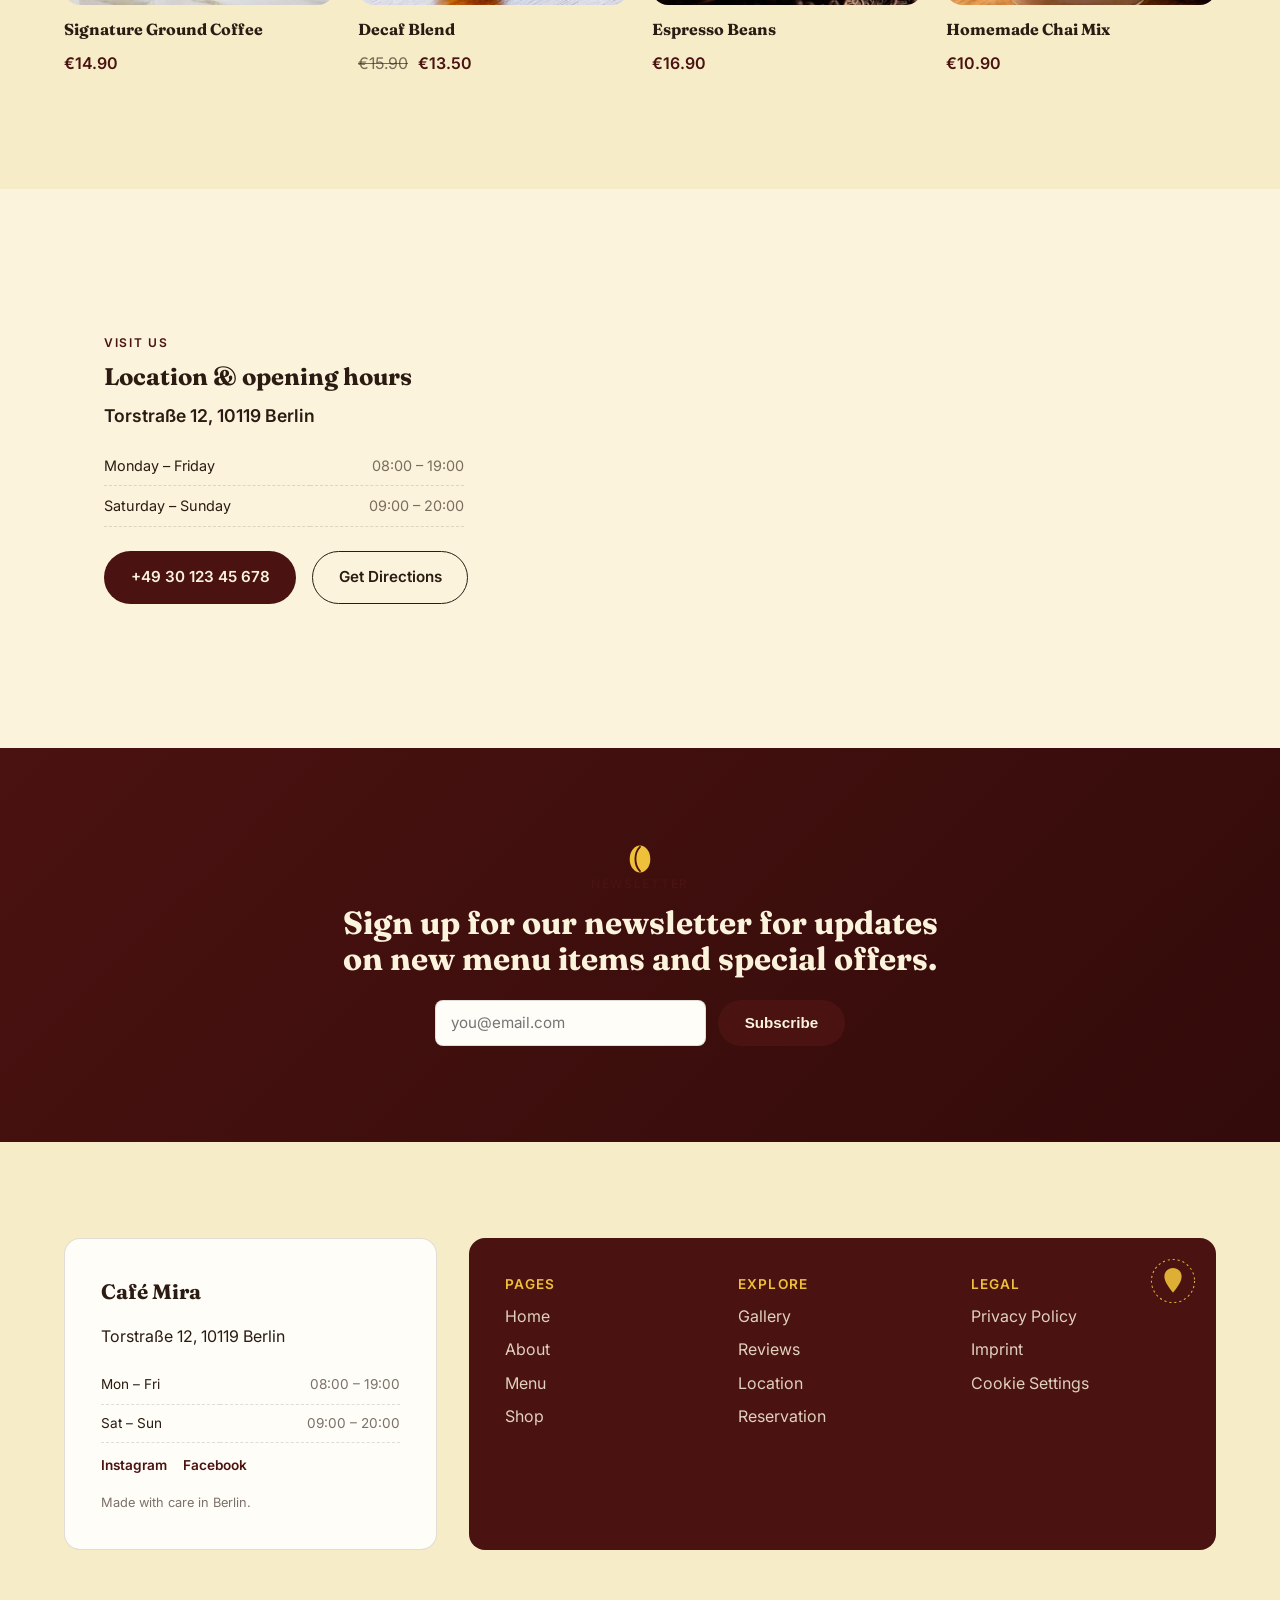
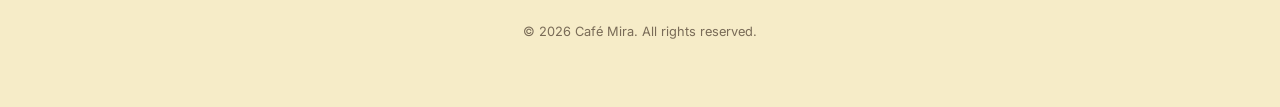
==== commit 9c4c2bcc: "Merge branch 'main' of https://github.com/KidashiDesign/cafe-onepager" ====
--- a/index.html
+++ b/index.html
@@ -73,7 +73,24 @@
 <header class="nav" id="nav">
   <a href="#top" class="nav__logo">
     <span class="nav__logo-mark">
+<<<<<<< HEAD
      <img src="/images/logo_cafe.svg" alt="cafe logo" style="width: 100%; max-width: 200px; height: auto; display: block;">
+=======
+      <?xml version="1.0" encoding="UTF-8"?>
+<svg id="Ebene_2" data-name="Ebene 2" xmlns="http://www.w3.org/2000/svg" viewBox="0 0 2097.82 2439.33">
+  <defs>
+    <style>
+      .cls-1 {
+        fill: #4a1211;
+        fill-rule: evenodd;
+      }
+    </style>
+  </defs>
+  <g id="Layer_1" data-name="Layer 1">
+    <path class="cls-1" d="M1319.17,818.12c-68.36,108.14-135.68,181.9-135.99,312.3-66.66-104.62.84-220.67,65.43-321.41,81.6-127.23,130.92-232.32,72.79-384.38,98.83,155.52,90.94,246.09-2.23,393.49M1185.86,0c514.57,78.37,911.96,592.21,911.96,1214.48,0,676.46-469.61,1224.84-1048.91,1224.84S0,1890.94,0,1214.48C0,597.61,390.51,87.32,898.62,2.19l2.8,1.93c153.49,125.25,191.29,332.02,163.1,512.8-20.63,132.38-90.35,244.29-159.33,360.87-89.67,151.52-74.18,251.56-20.17,406.36,86.18.02,172.36.05,258.54.05-149.24-194.44-153.56-322.72-59.53-536.76,34.66-78.81,64.13-158.68,74.11-242.54,21.1-177.29-99.18-348.07,27.96-502.98l-.24-1.91ZM564.79,1342.64c347.2.3,601.47.58,948.68.86,34.79.02,67.34,4.59,88.83,26.85,21.12,21.86,26.38,52.1,25.33,82.44-1.89,54.08-18.98,108.69-47.96,160.51,115.6-31.8,219.39-148.14,76.25-196.59,217.02,27.93,102.93,230.84-137.75,282.96-173.18,197.58-520.06,313.99-807.86,110.49-60.97-43.11-138.14-118.05-189.82-200.39-40.23-64.06-65.01-132.61-54.86-194.21,9.72-58.85,41.6-72.97,99.17-72.92Z"/>
+  </g>
+</svg>
+>>>>>>> 2bb0317e137f8e7756bd21c449638ea34adabd8a
     </span>
     Café Mira
   </a>
@@ -88,7 +105,6 @@
     <span></span><span></span><span></span>
   </button>
 </header>
-
 <!-- Hero -->
 <section class="hero" id="top">
   <div class="hero__bg" aria-hidden="true"></div>
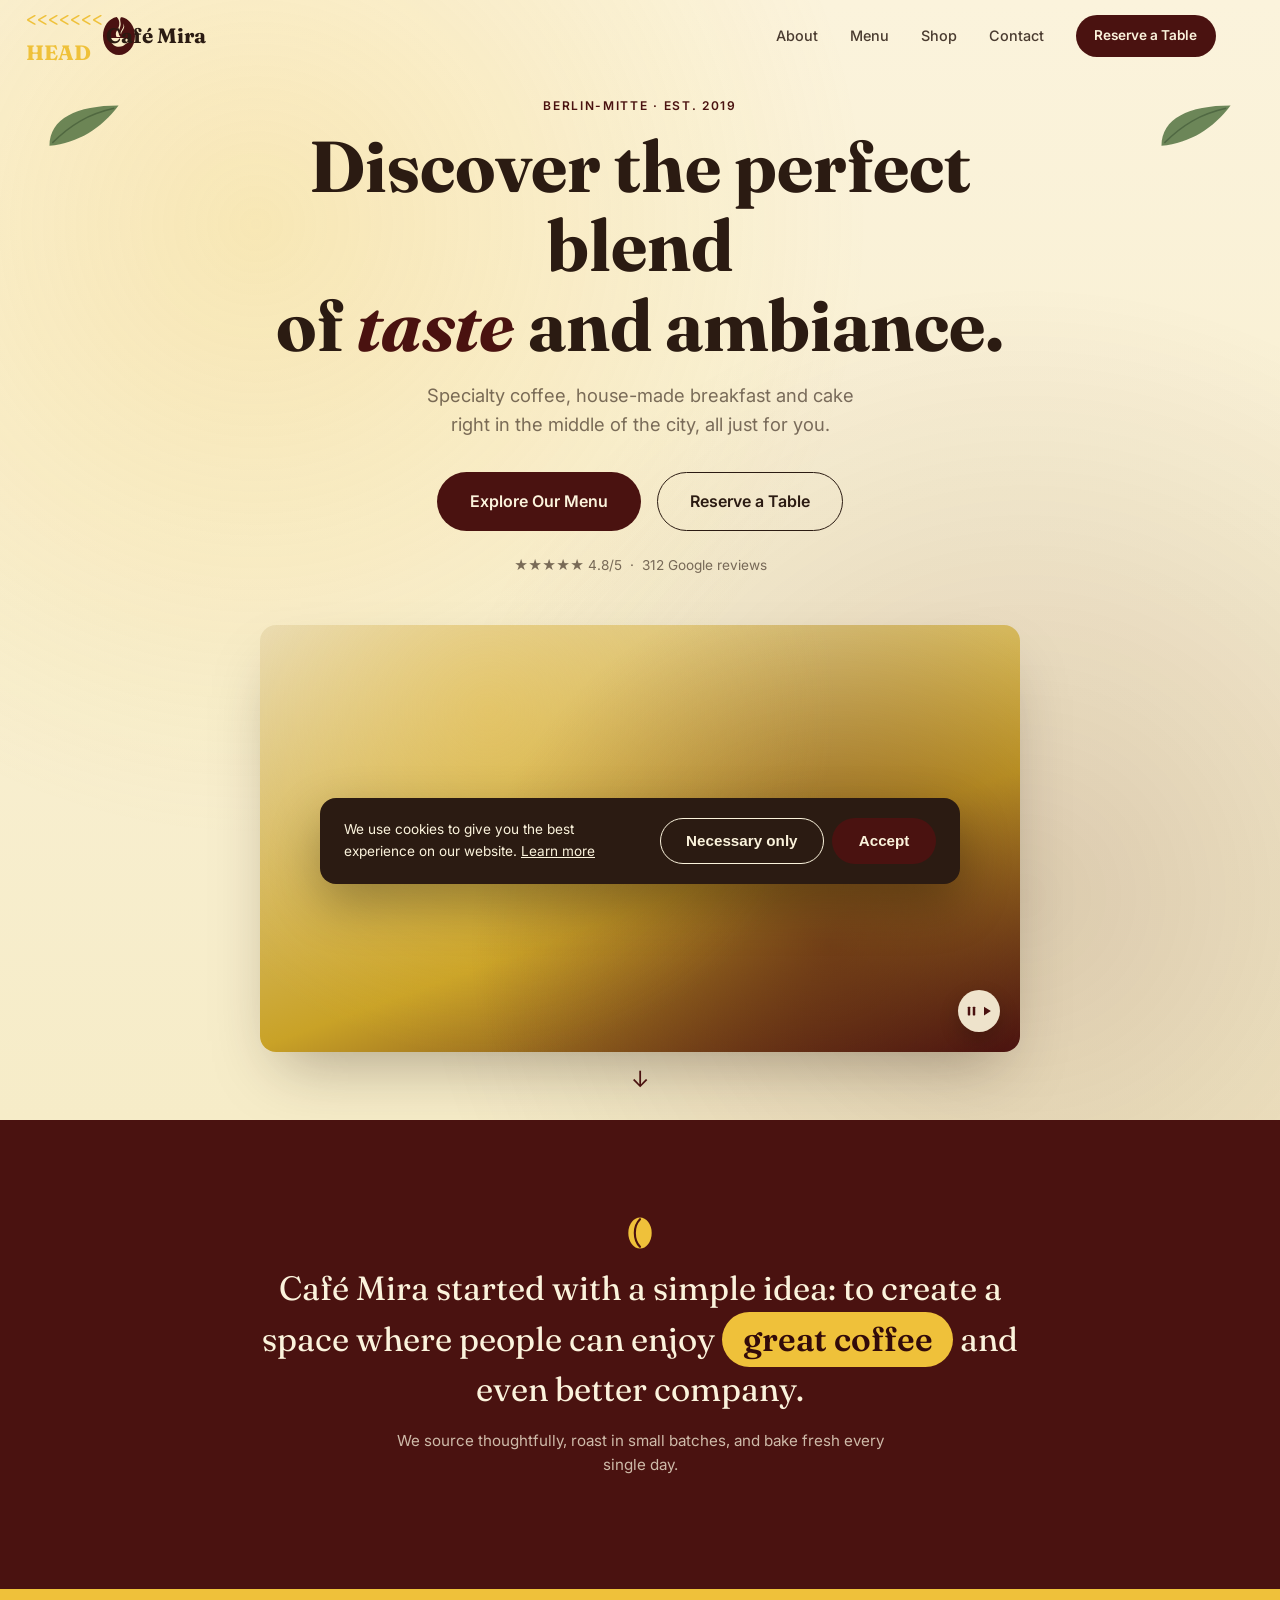
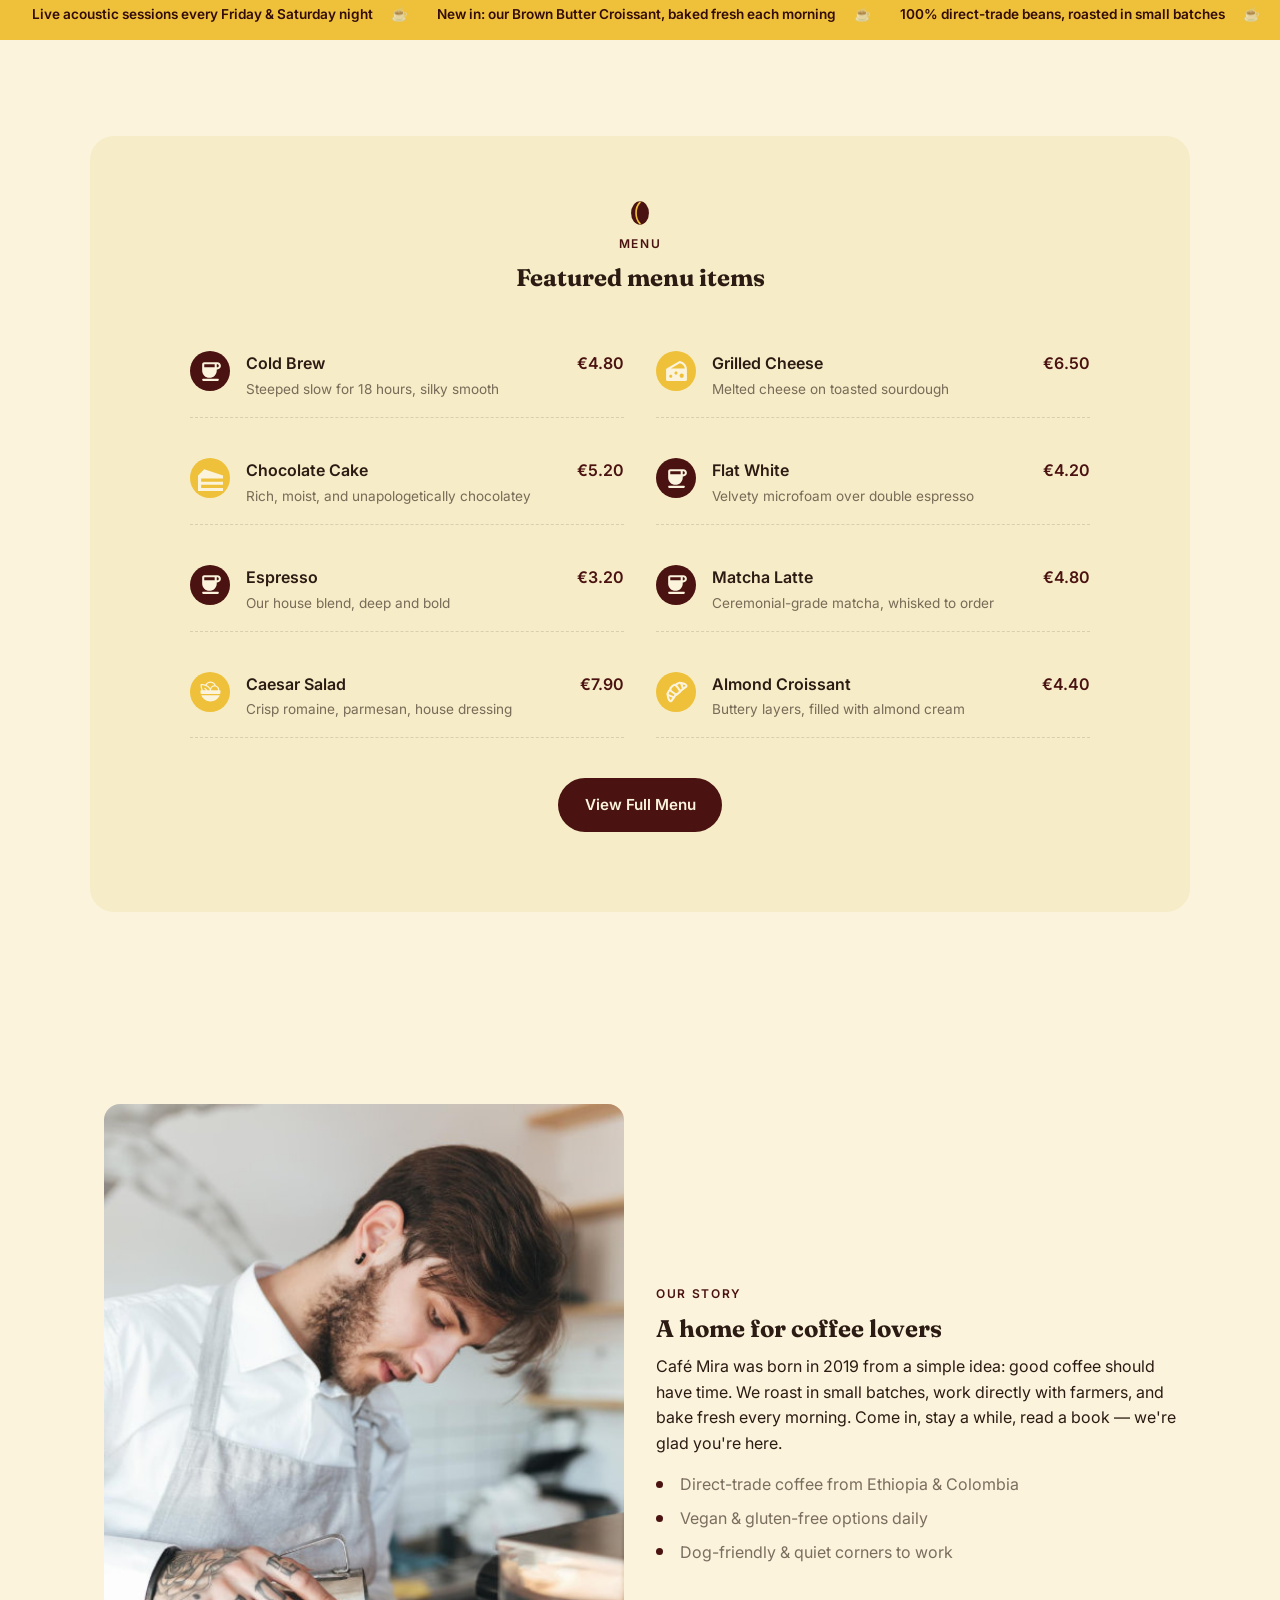
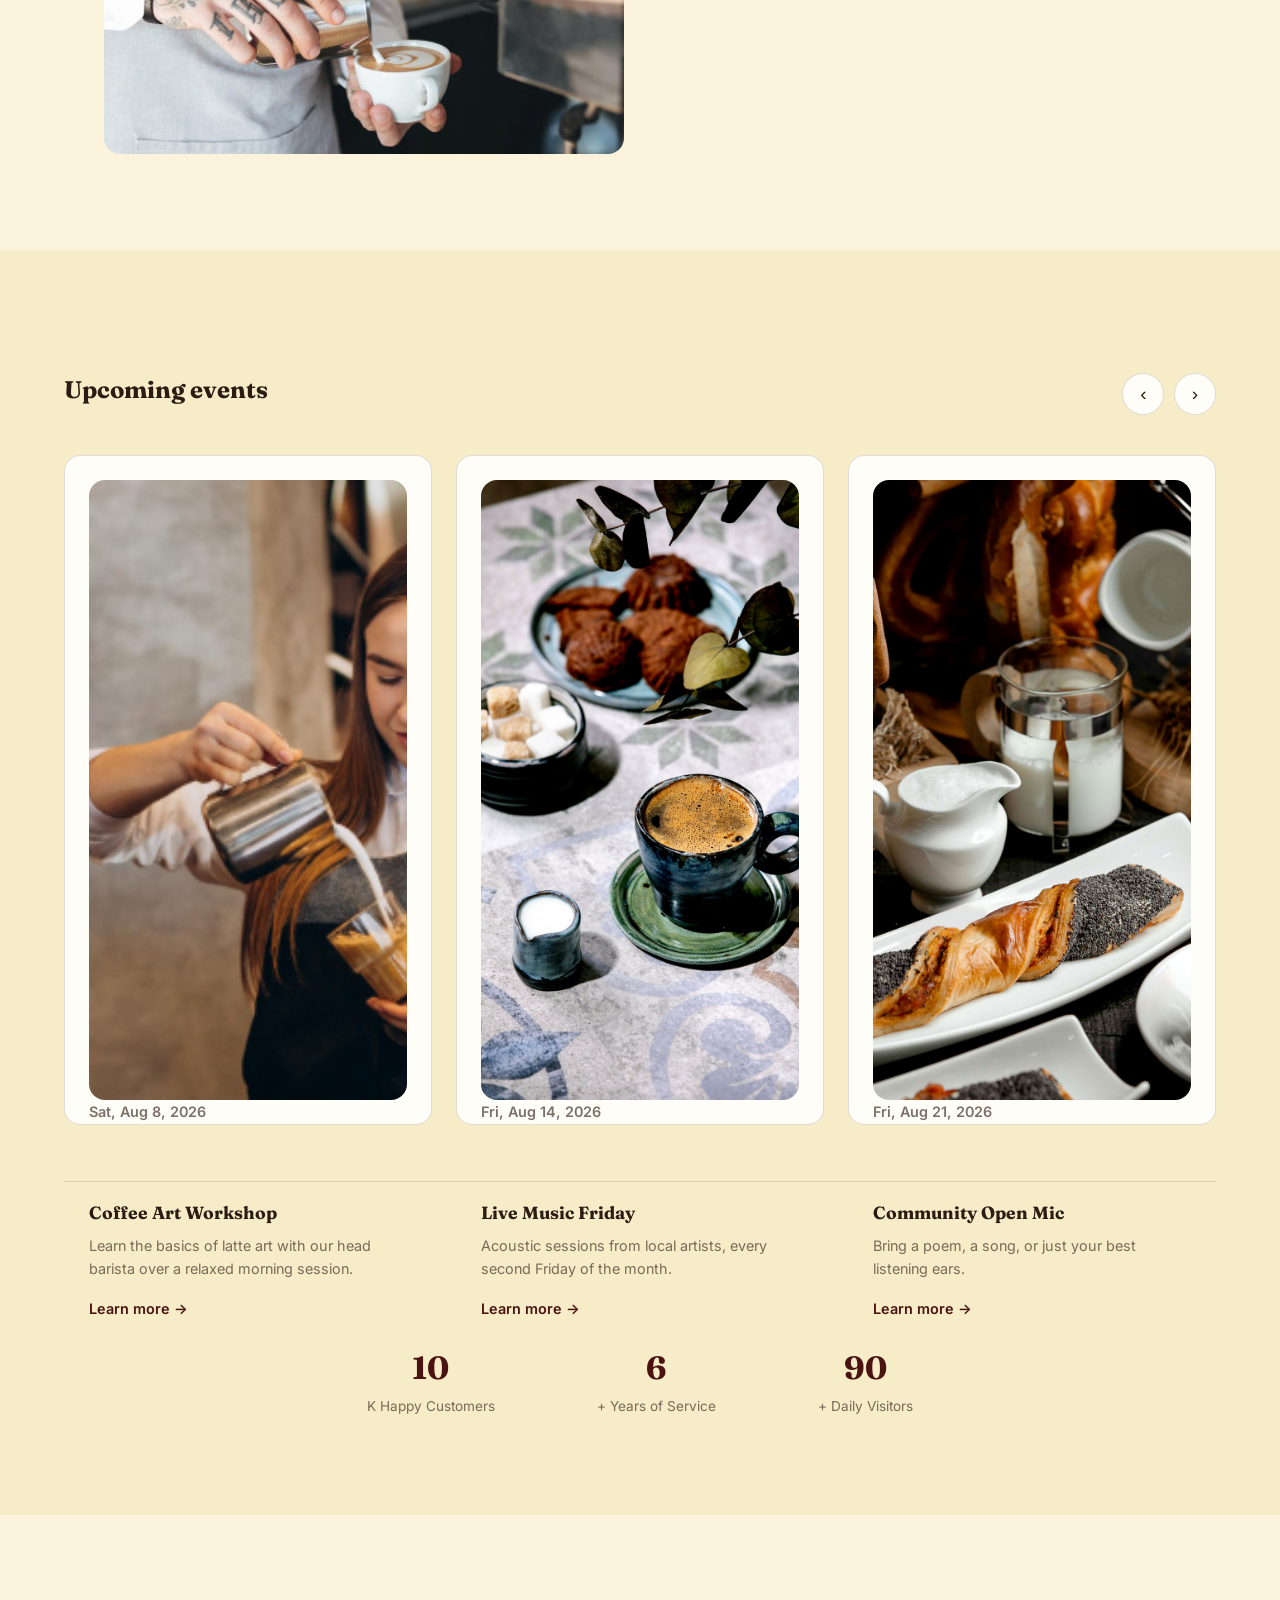
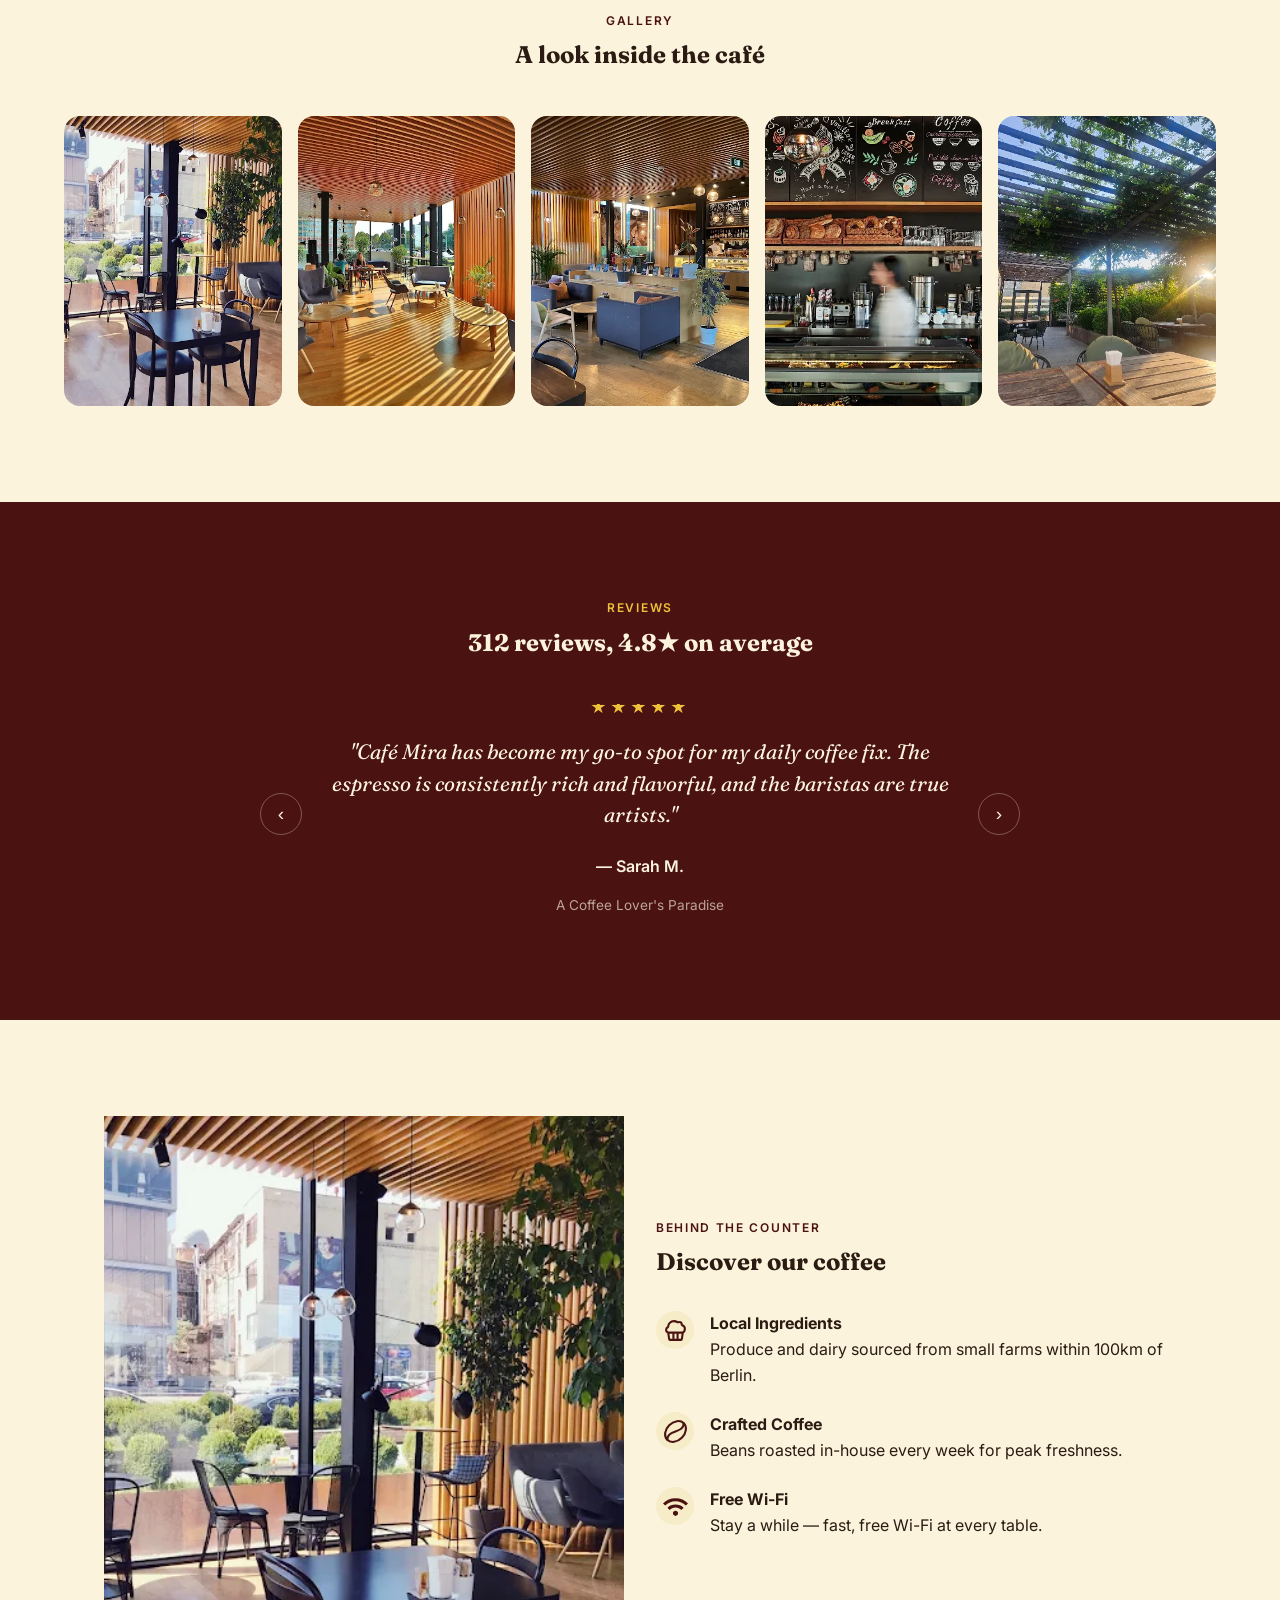
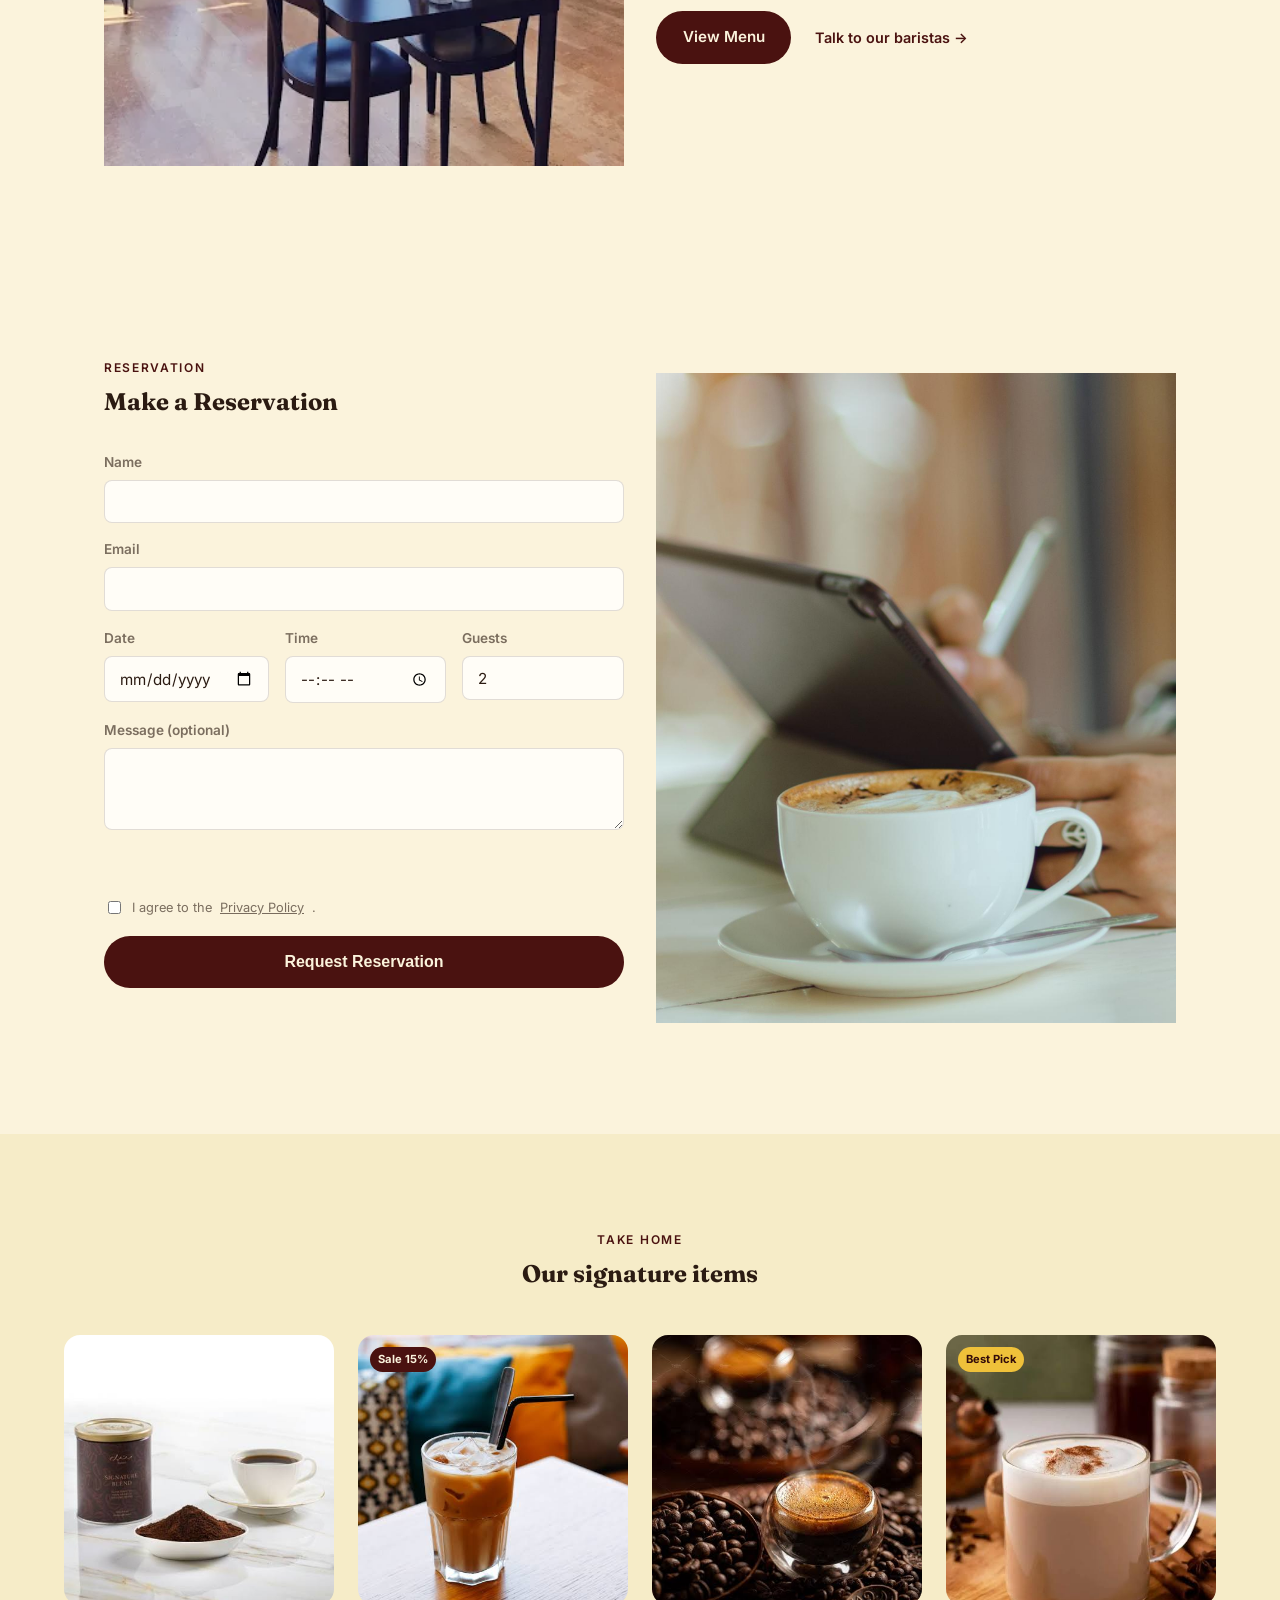
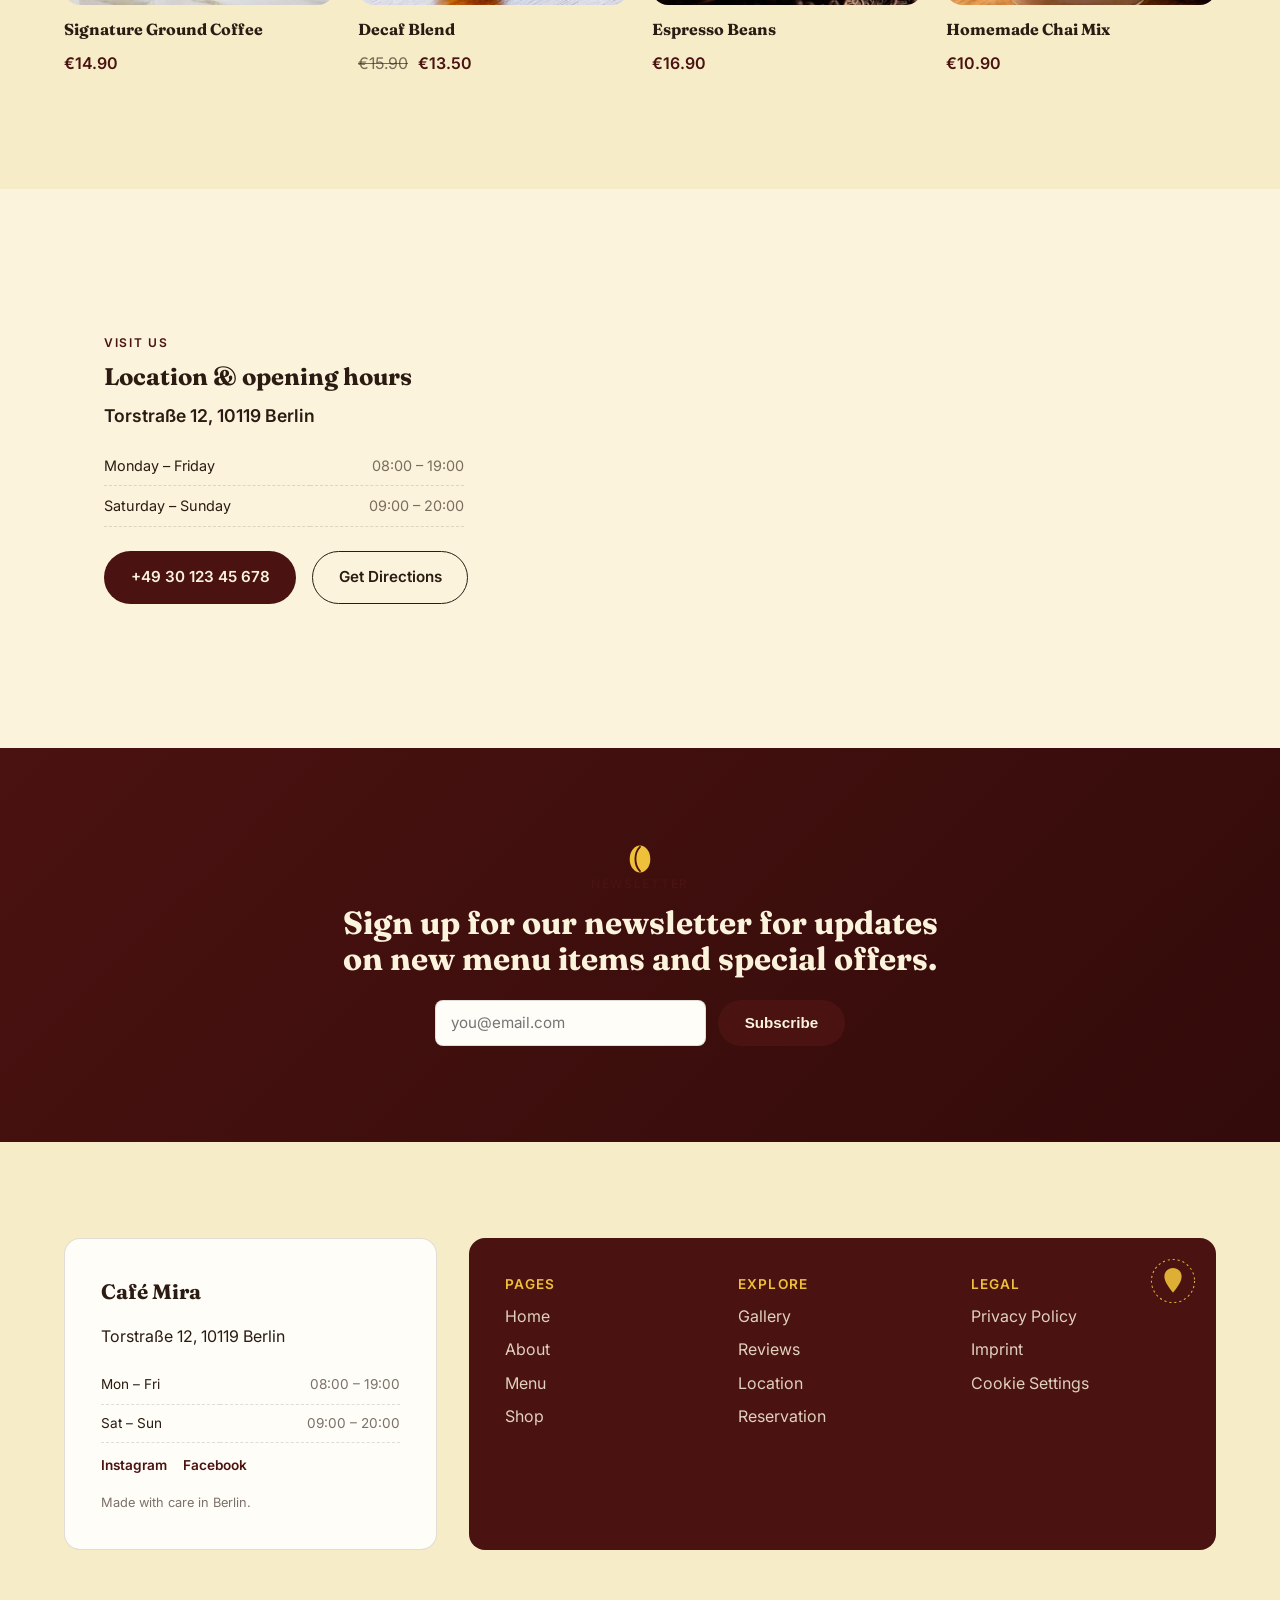
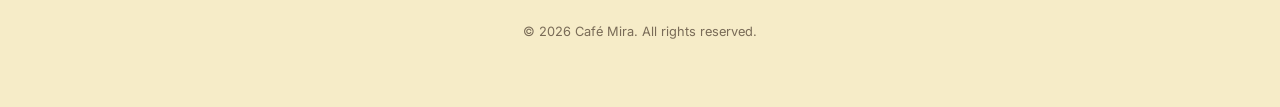
==== commit 328b689b: "update" ====
--- a/index.html
+++ b/index.html
@@ -75,22 +75,6 @@
     <span class="nav__logo-mark">
 <<<<<<< HEAD
      <img src="/images/logo_cafe.svg" alt="cafe logo" style="width: 100%; max-width: 200px; height: auto; display: block;">
-=======
-      <?xml version="1.0" encoding="UTF-8"?>
-<svg id="Ebene_2" data-name="Ebene 2" xmlns="http://www.w3.org/2000/svg" viewBox="0 0 2097.82 2439.33">
-  <defs>
-    <style>
-      .cls-1 {
-        fill: #4a1211;
-        fill-rule: evenodd;
-      }
-    </style>
-  </defs>
-  <g id="Layer_1" data-name="Layer 1">
-    <path class="cls-1" d="M1319.17,818.12c-68.36,108.14-135.68,181.9-135.99,312.3-66.66-104.62.84-220.67,65.43-321.41,81.6-127.23,130.92-232.32,72.79-384.38,98.83,155.52,90.94,246.09-2.23,393.49M1185.86,0c514.57,78.37,911.96,592.21,911.96,1214.48,0,676.46-469.61,1224.84-1048.91,1224.84S0,1890.94,0,1214.48C0,597.61,390.51,87.32,898.62,2.19l2.8,1.93c153.49,125.25,191.29,332.02,163.1,512.8-20.63,132.38-90.35,244.29-159.33,360.87-89.67,151.52-74.18,251.56-20.17,406.36,86.18.02,172.36.05,258.54.05-149.24-194.44-153.56-322.72-59.53-536.76,34.66-78.81,64.13-158.68,74.11-242.54,21.1-177.29-99.18-348.07,27.96-502.98l-.24-1.91ZM564.79,1342.64c347.2.3,601.47.58,948.68.86,34.79.02,67.34,4.59,88.83,26.85,21.12,21.86,26.38,52.1,25.33,82.44-1.89,54.08-18.98,108.69-47.96,160.51,115.6-31.8,219.39-148.14,76.25-196.59,217.02,27.93,102.93,230.84-137.75,282.96-173.18,197.58-520.06,313.99-807.86,110.49-60.97-43.11-138.14-118.05-189.82-200.39-40.23-64.06-65.01-132.61-54.86-194.21,9.72-58.85,41.6-72.97,99.17-72.92Z"/>
-  </g>
-</svg>
->>>>>>> 2bb0317e137f8e7756bd21c449638ea34adabd8a
     </span>
     Café Mira
   </a>
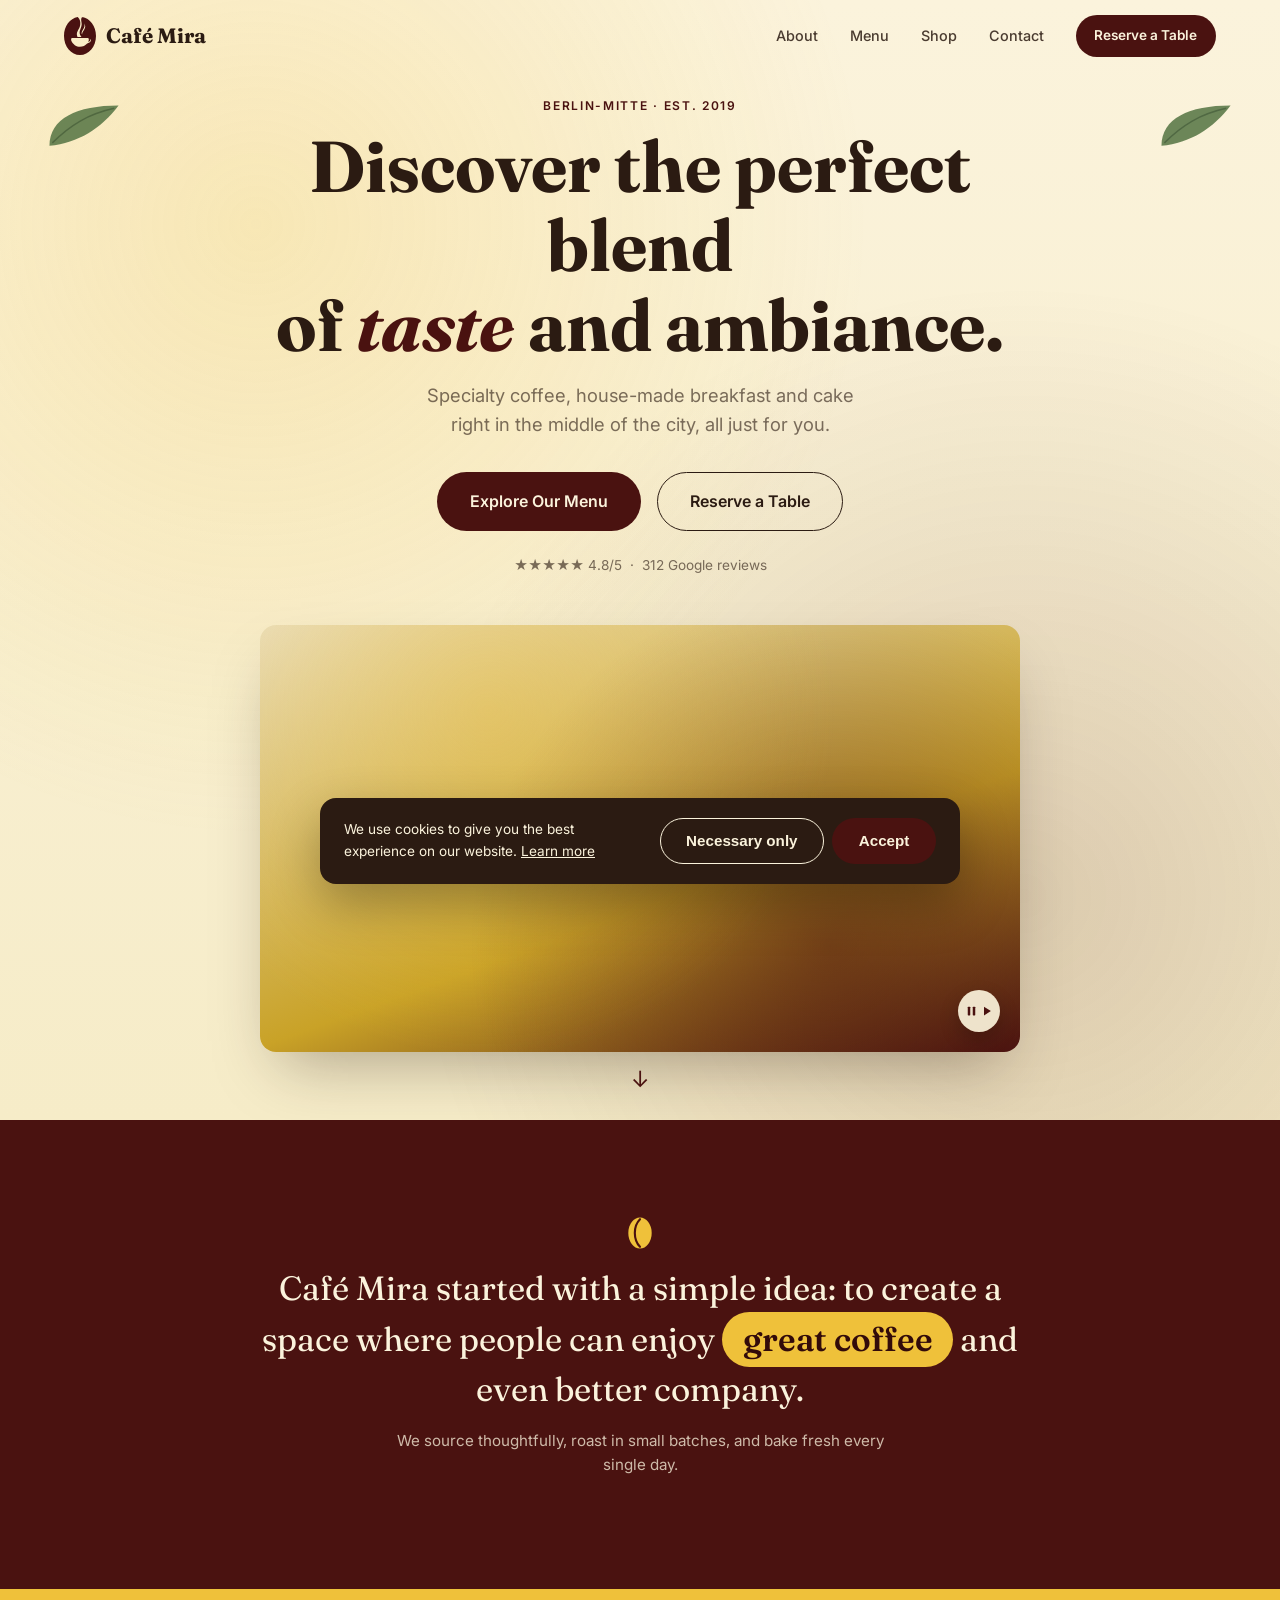
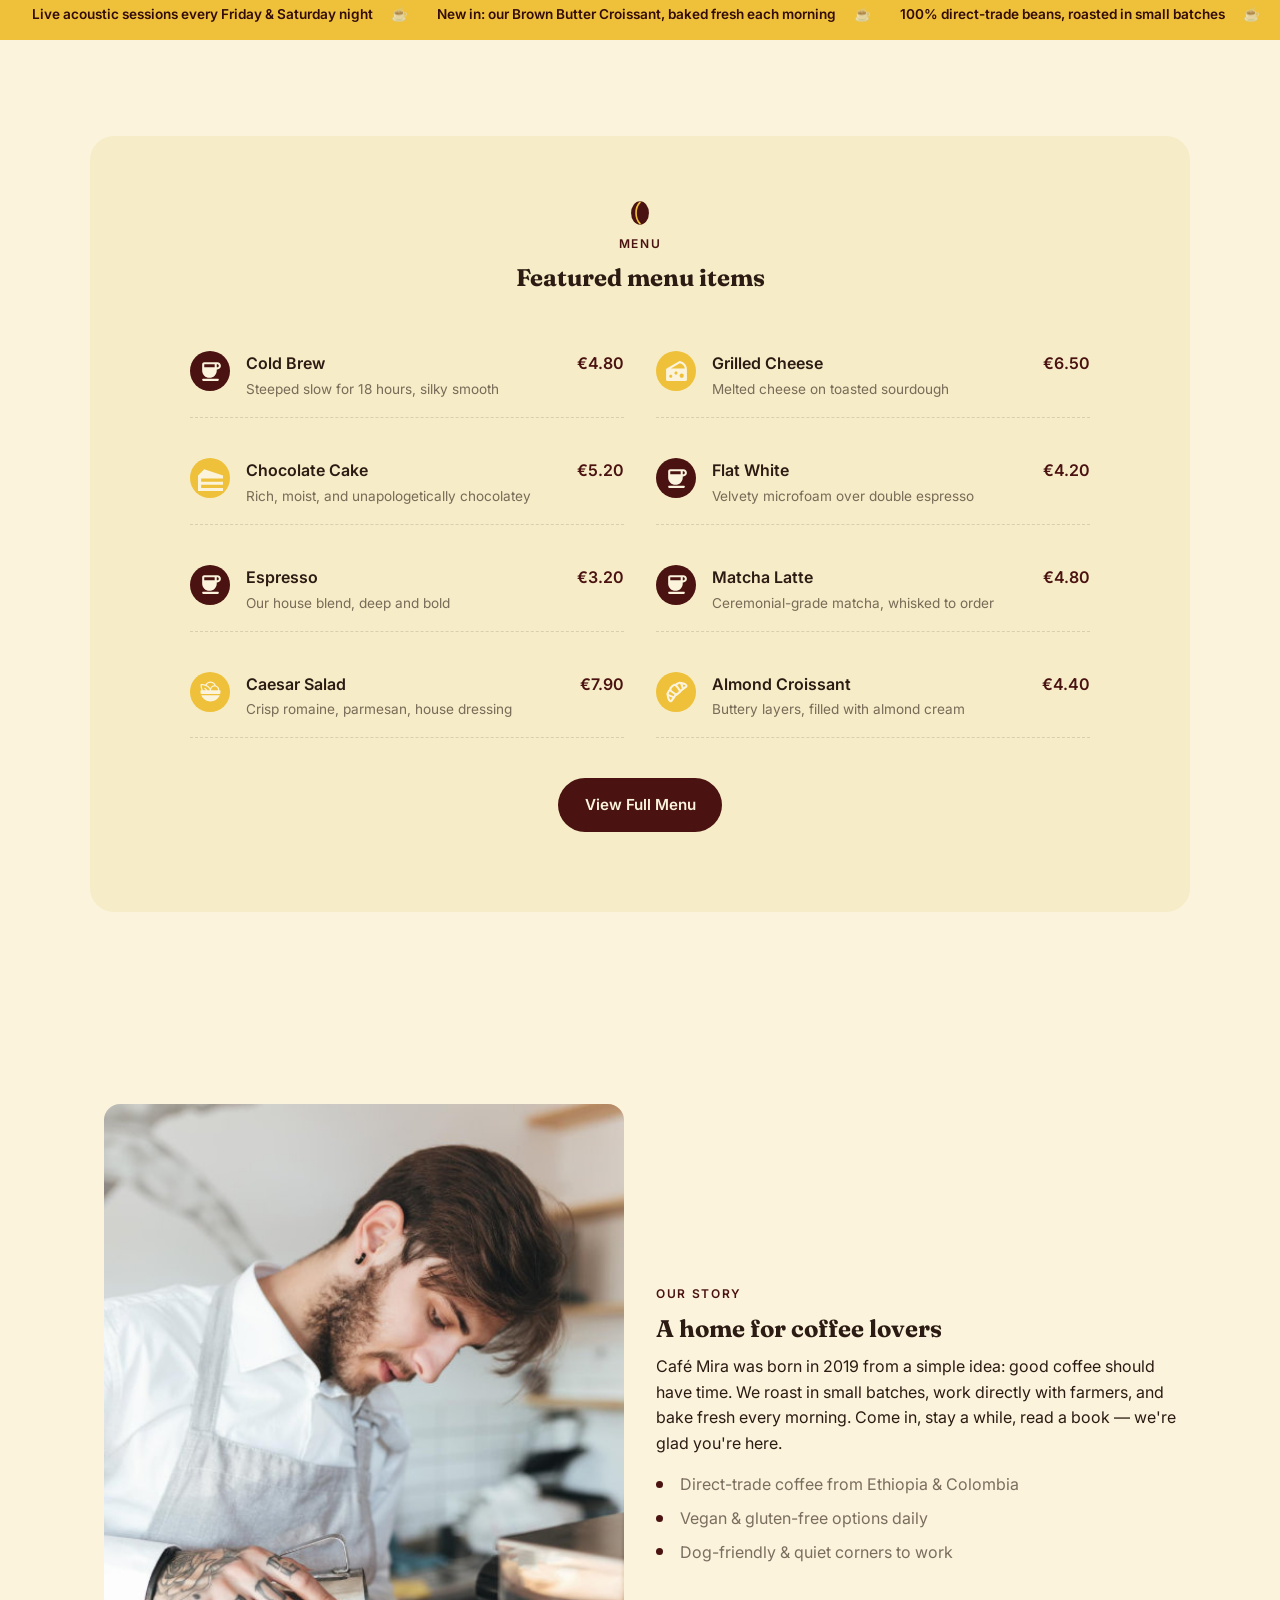
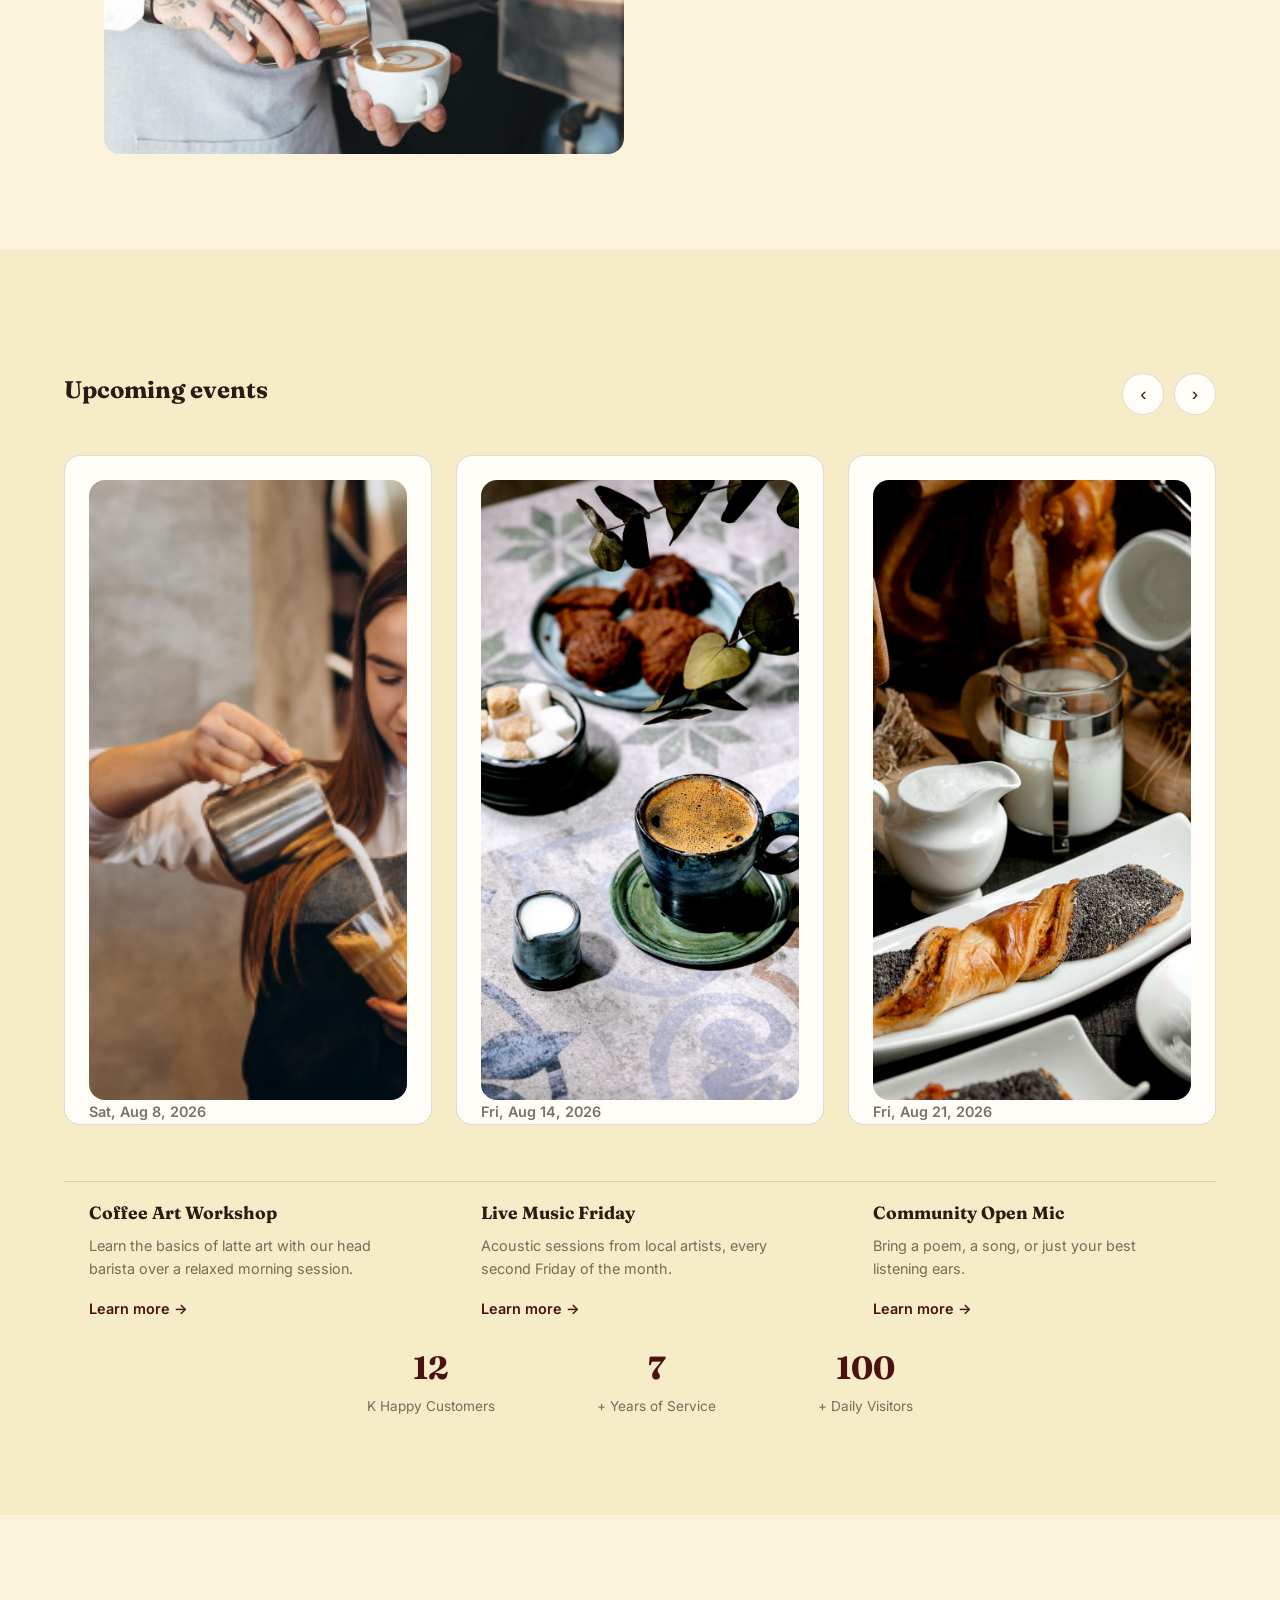
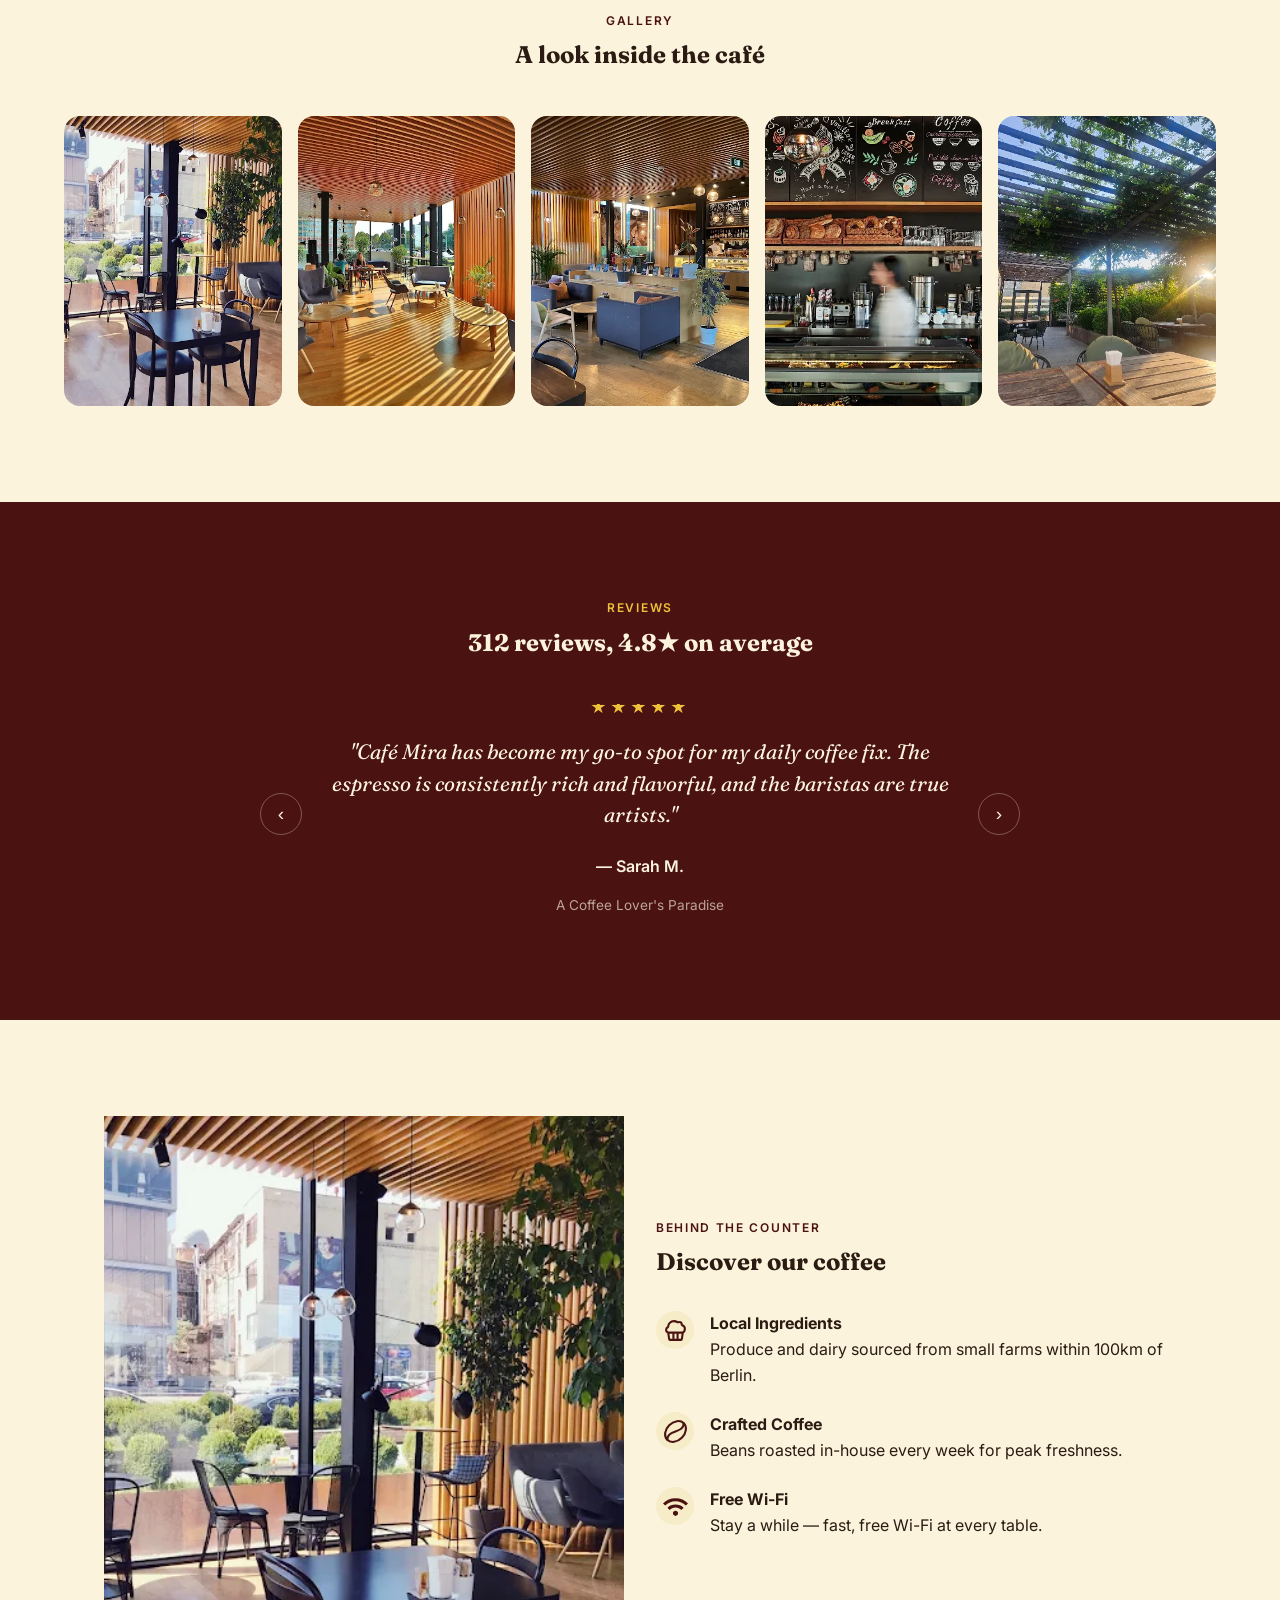
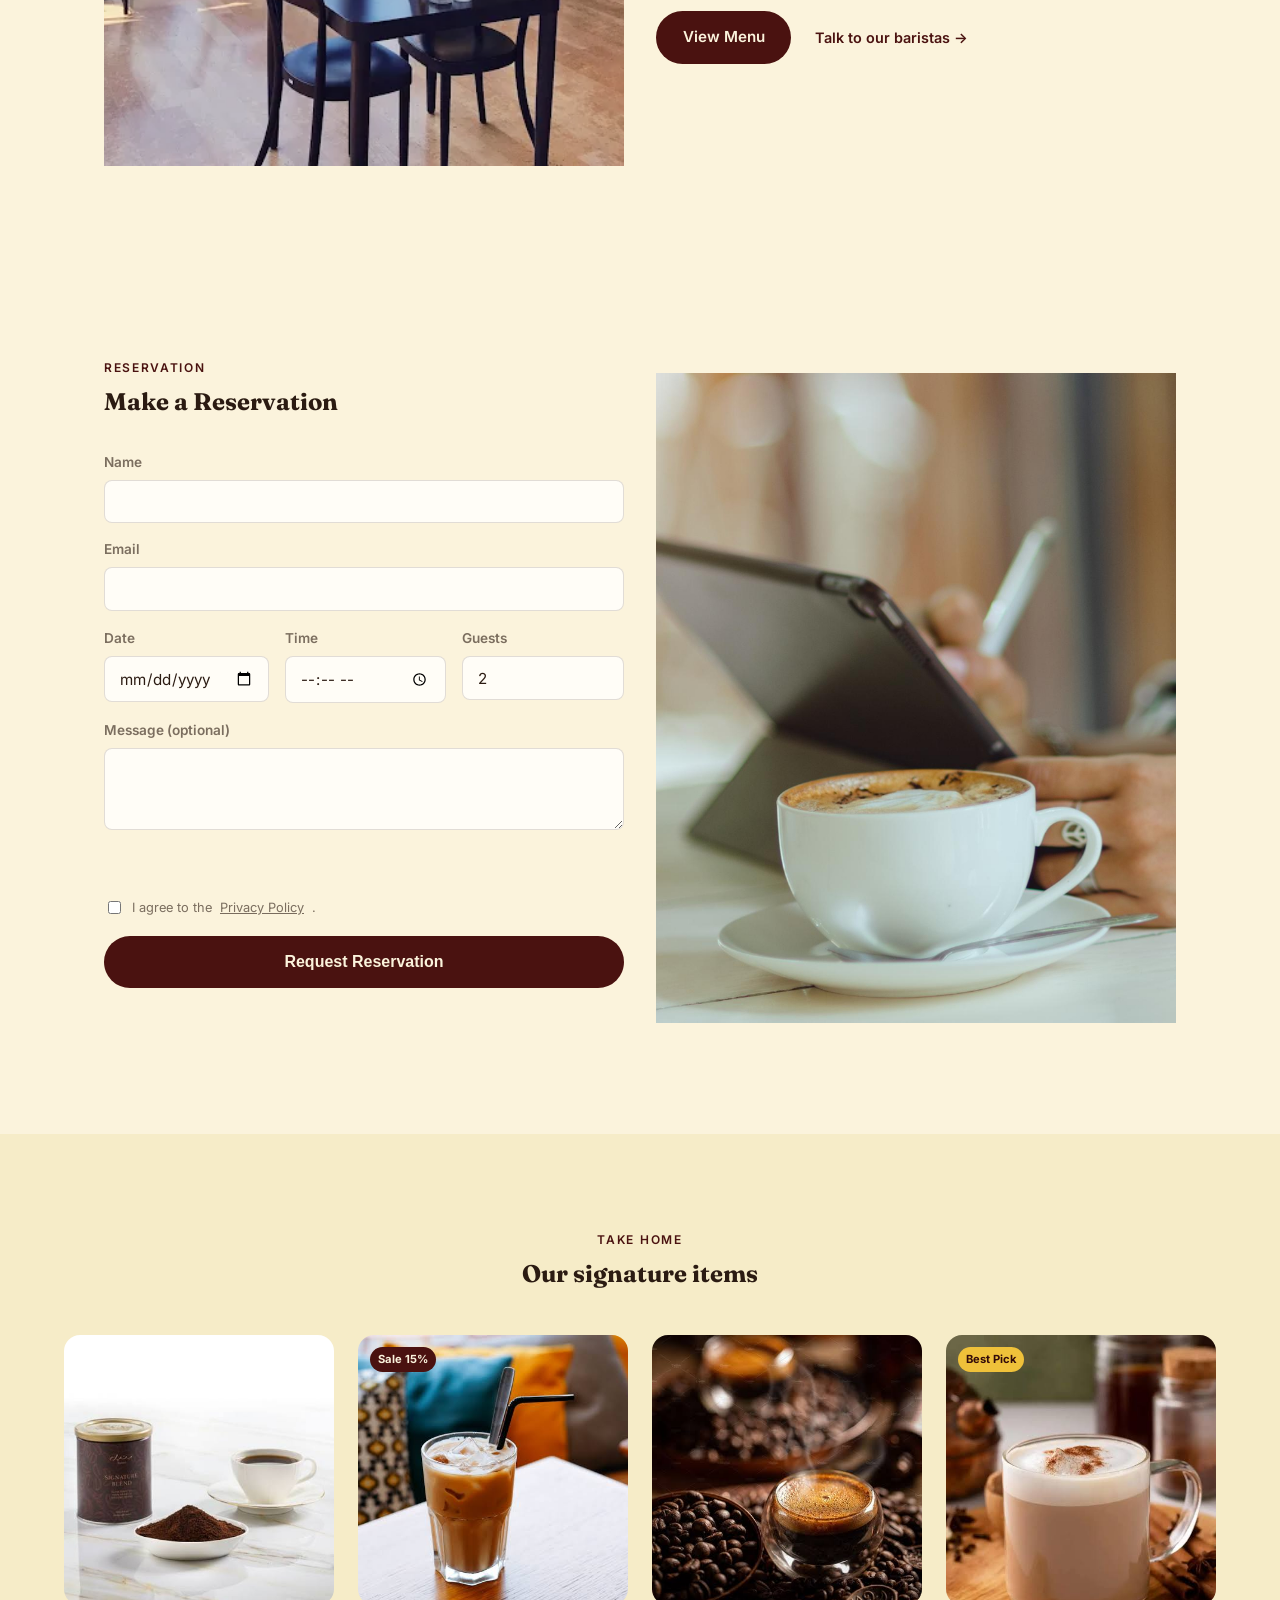
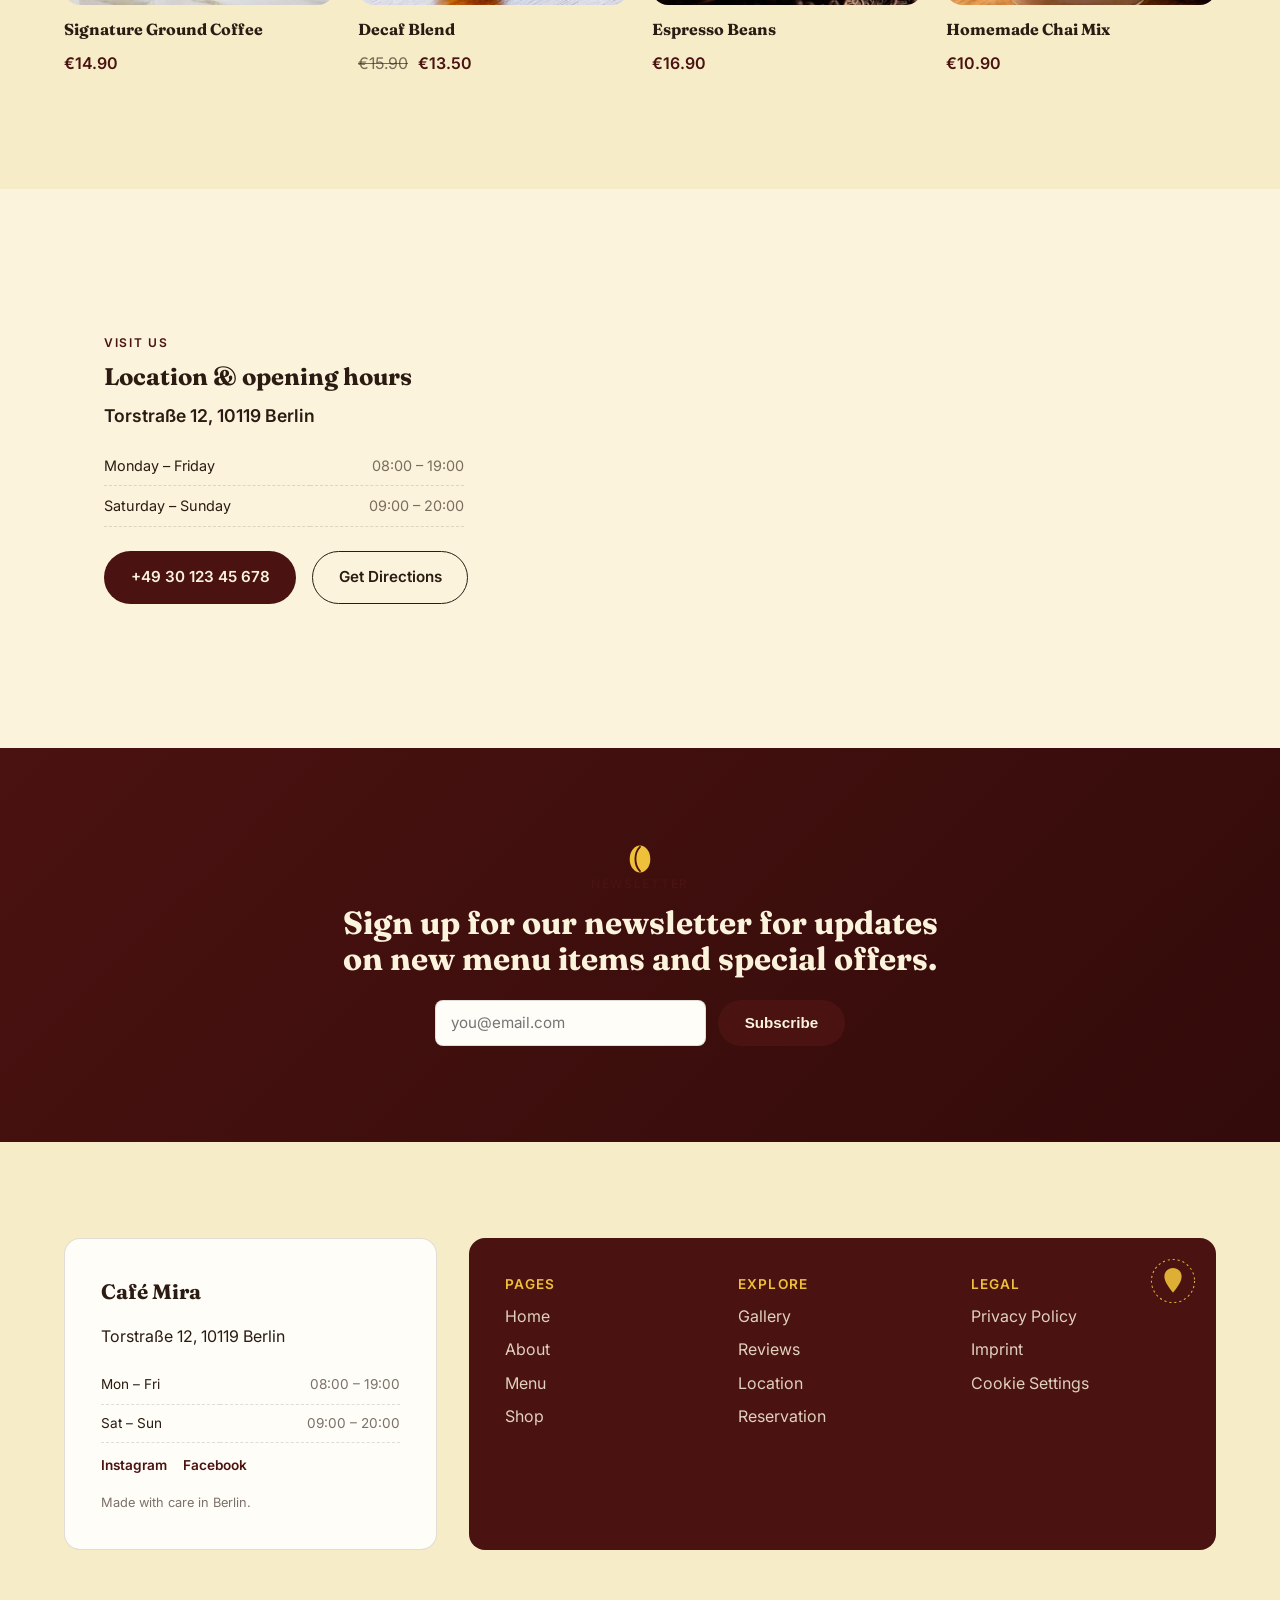
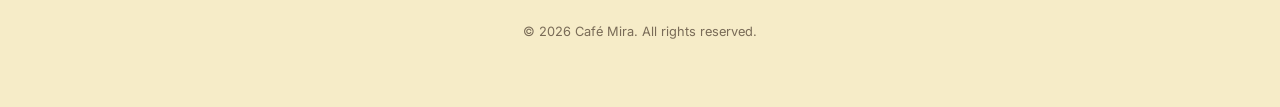
==== commit dfbd6fd7: "logo update" ====
--- a/index.html
+++ b/index.html
@@ -73,7 +73,6 @@
 <header class="nav" id="nav">
   <a href="#top" class="nav__logo">
     <span class="nav__logo-mark">
-<<<<<<< HEAD
      <img src="/images/logo_cafe.svg" alt="cafe logo" style="width: 100%; max-width: 200px; height: auto; display: block;">
     </span>
     Café Mira
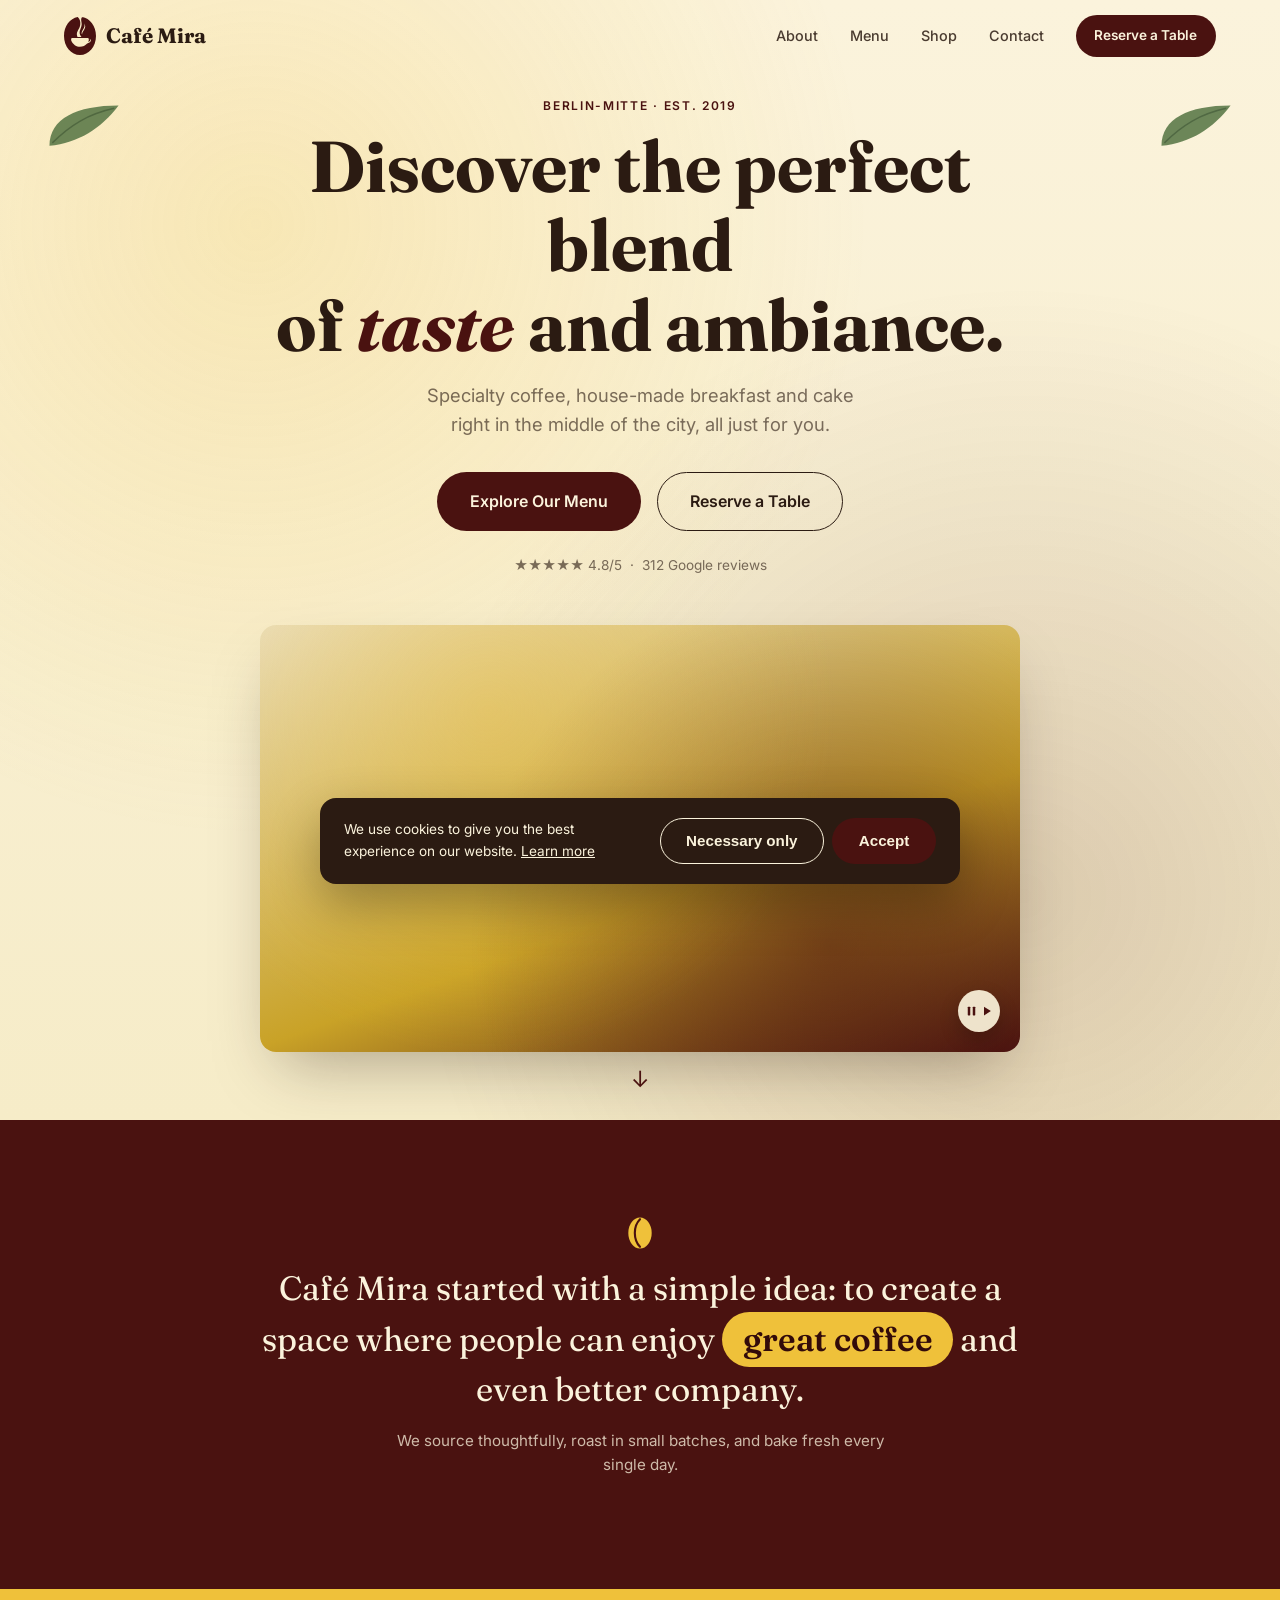
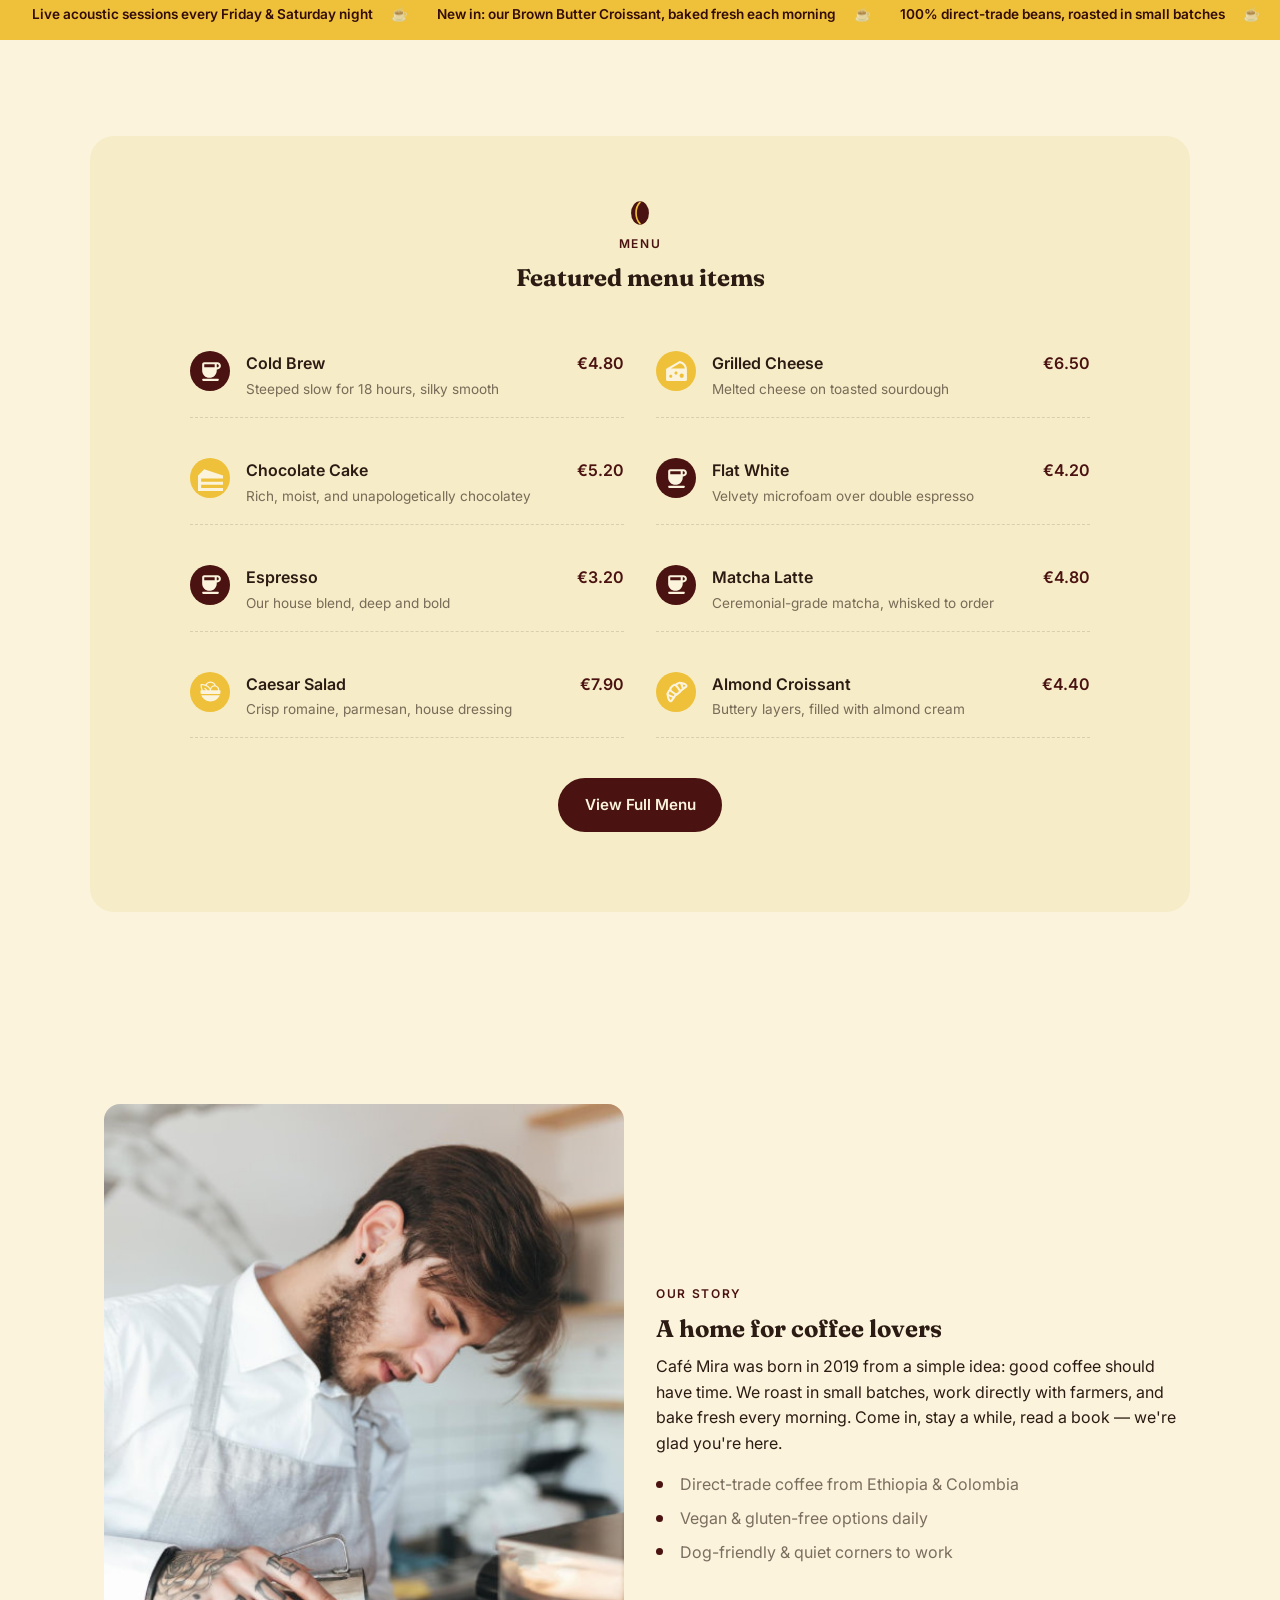
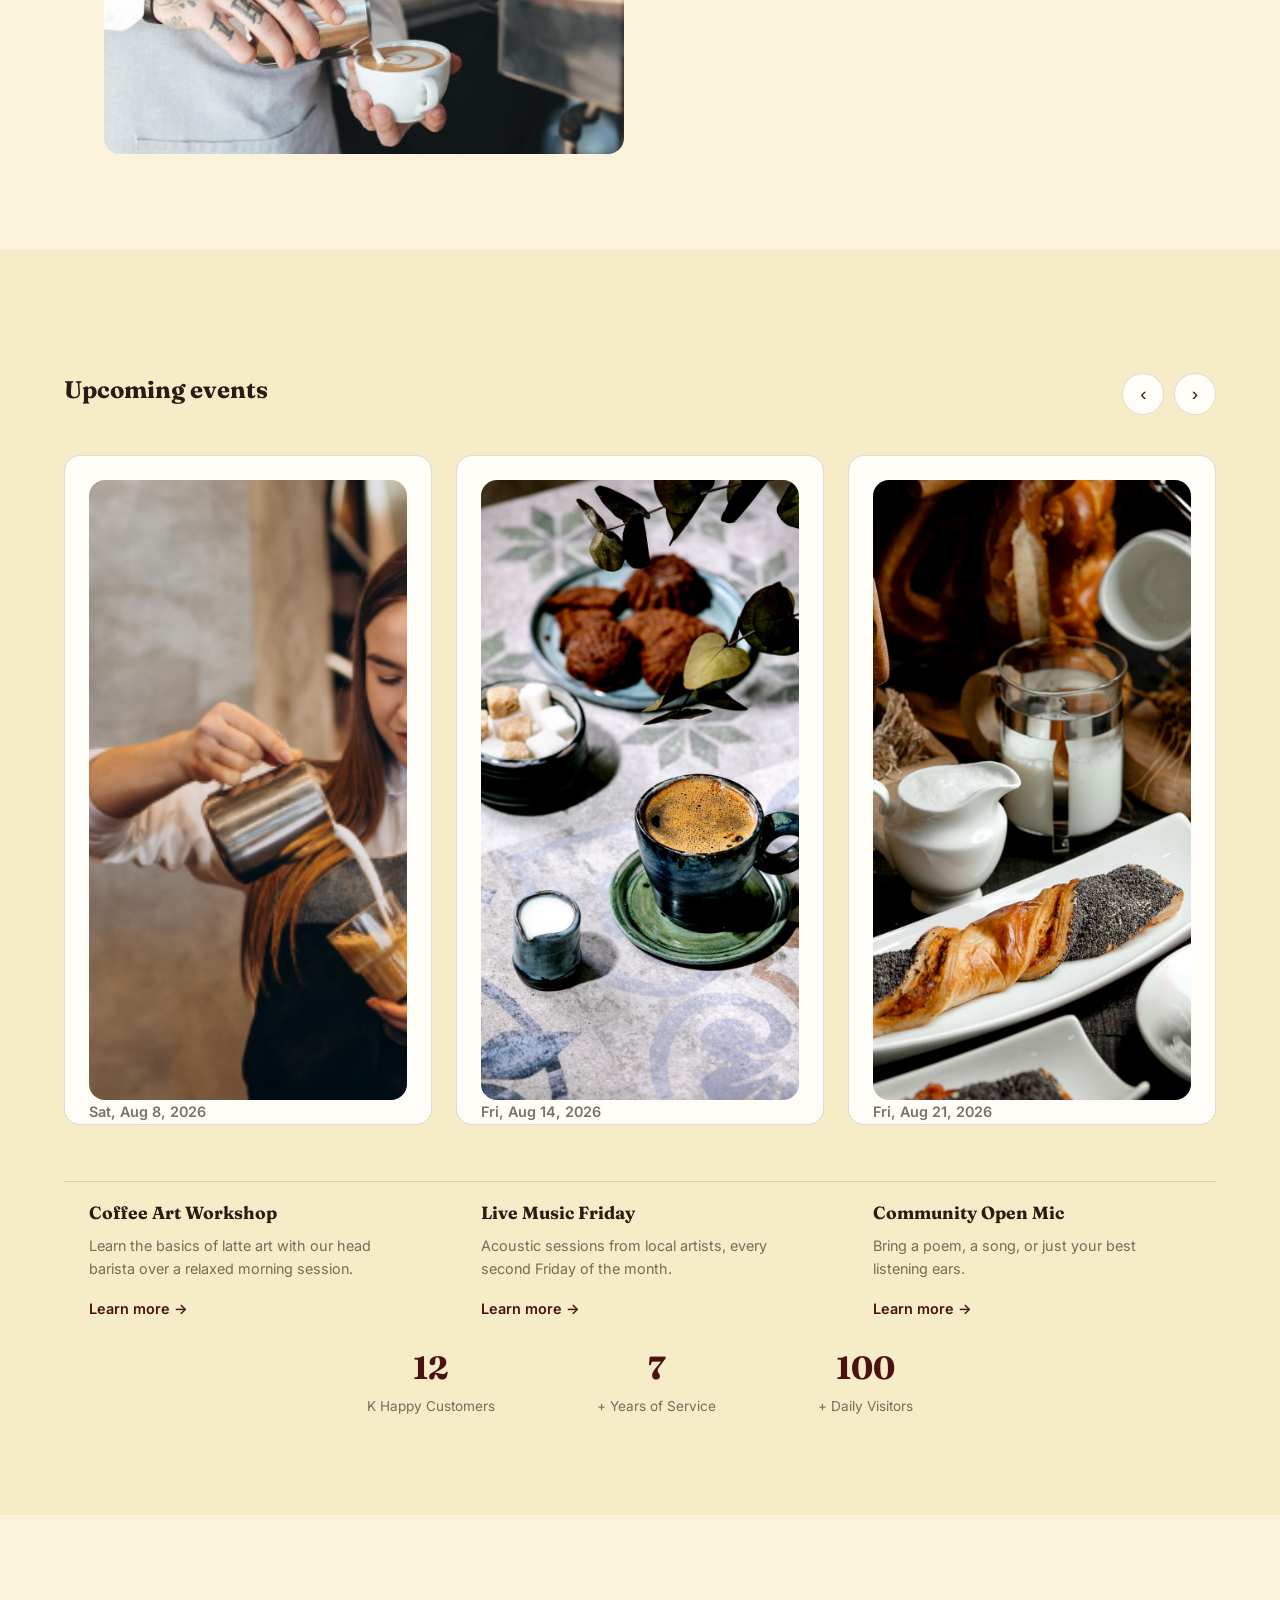
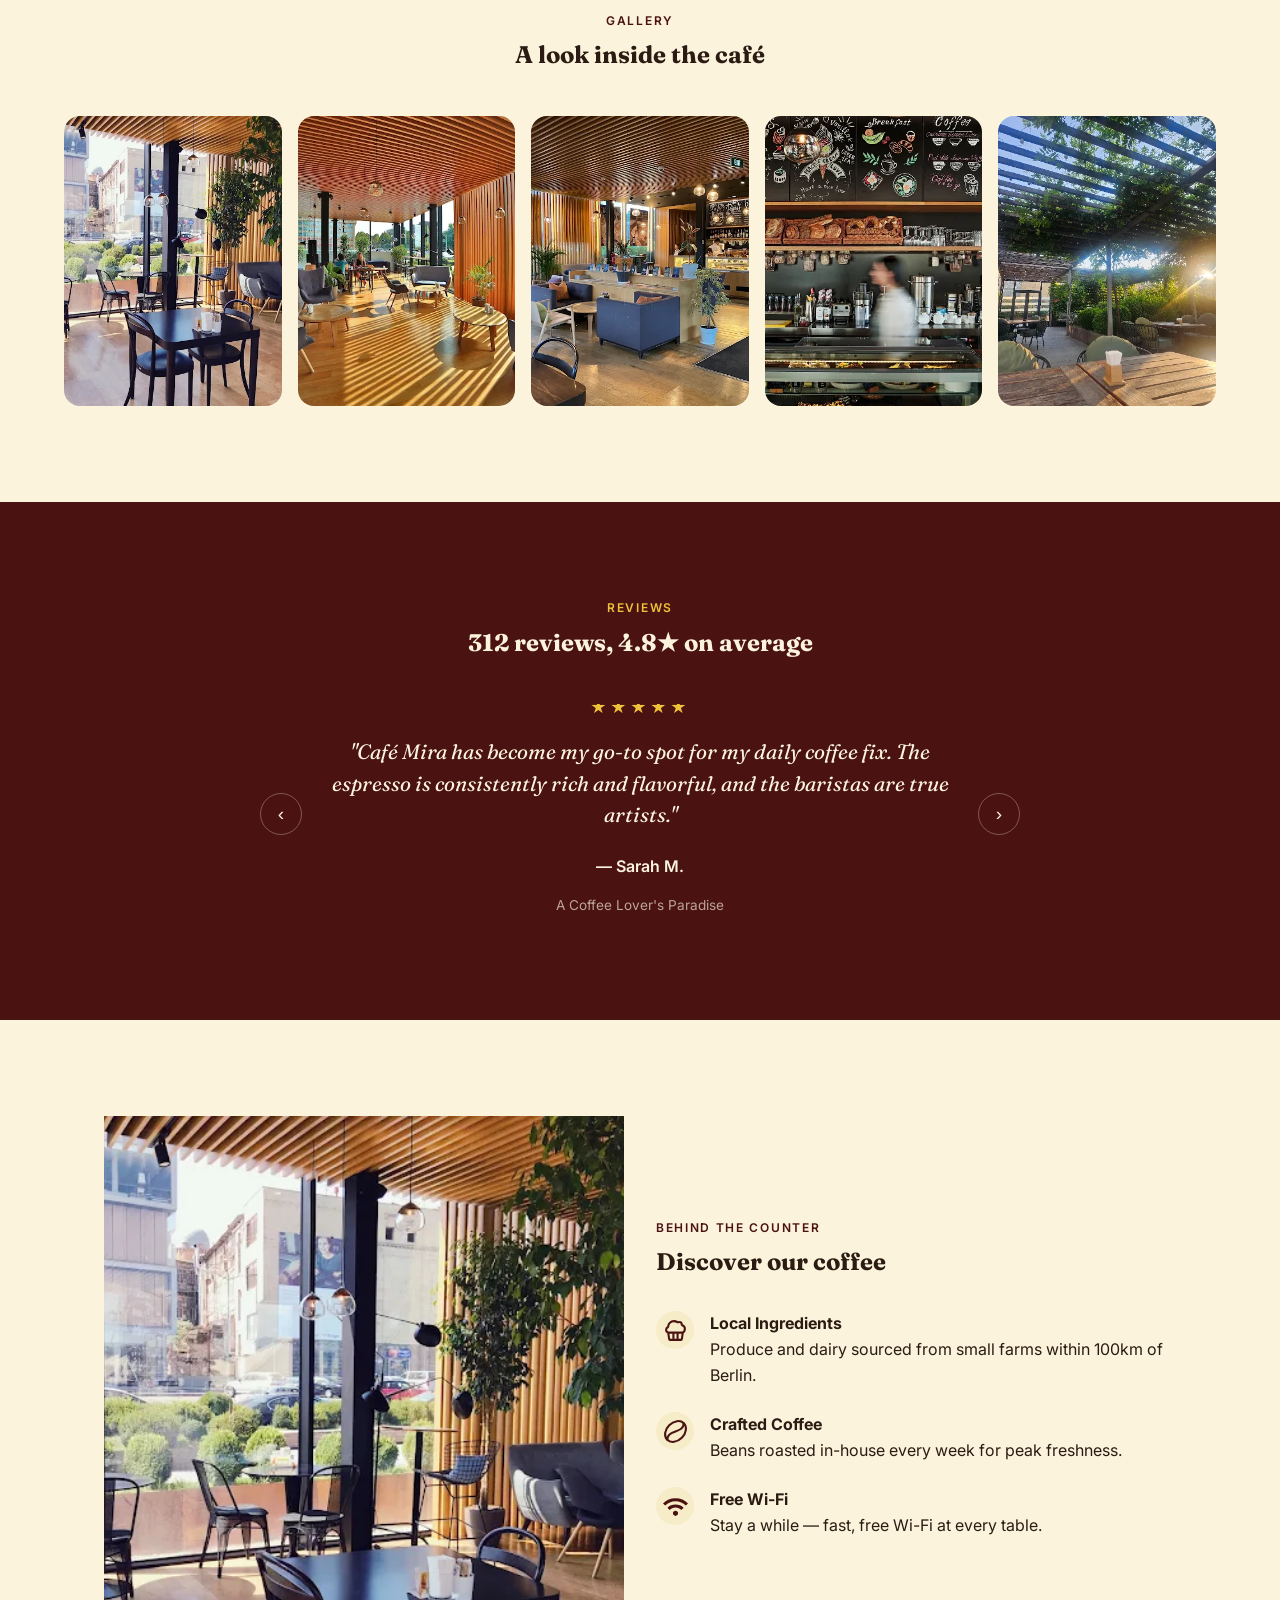
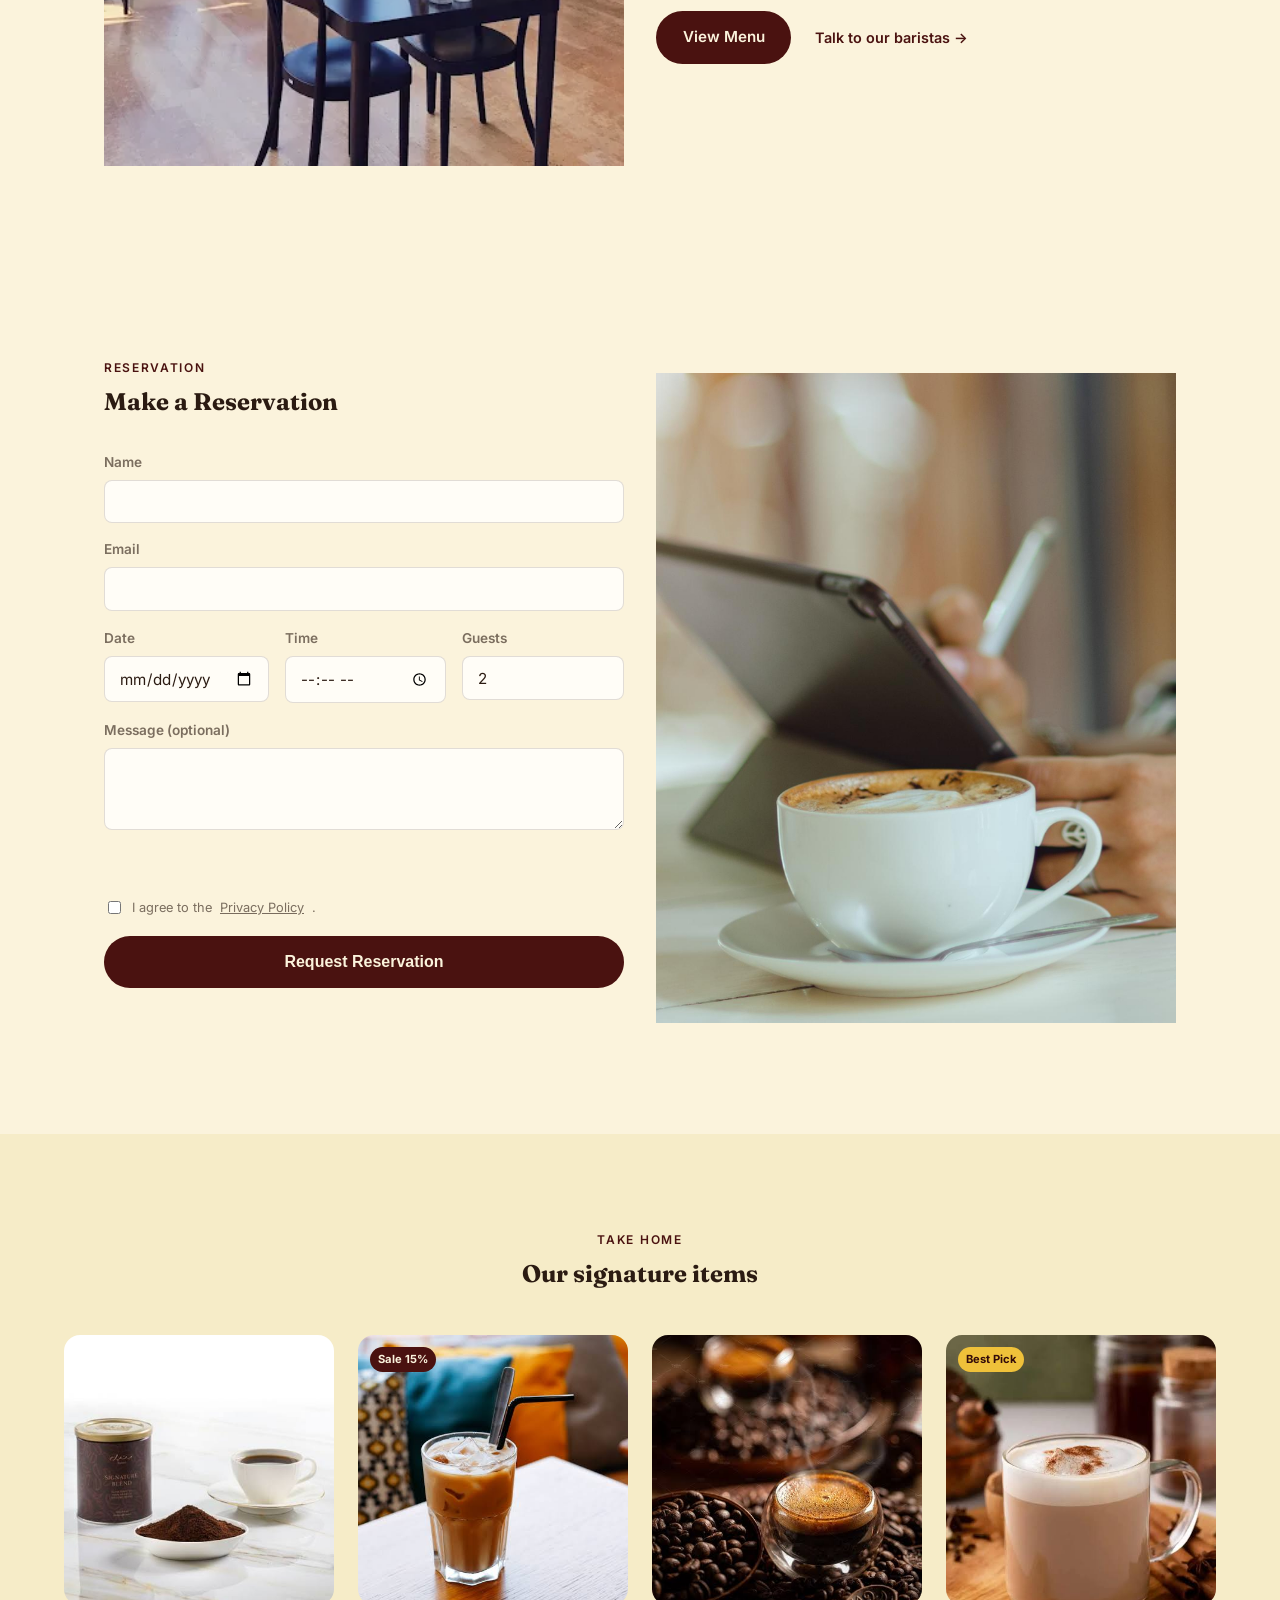
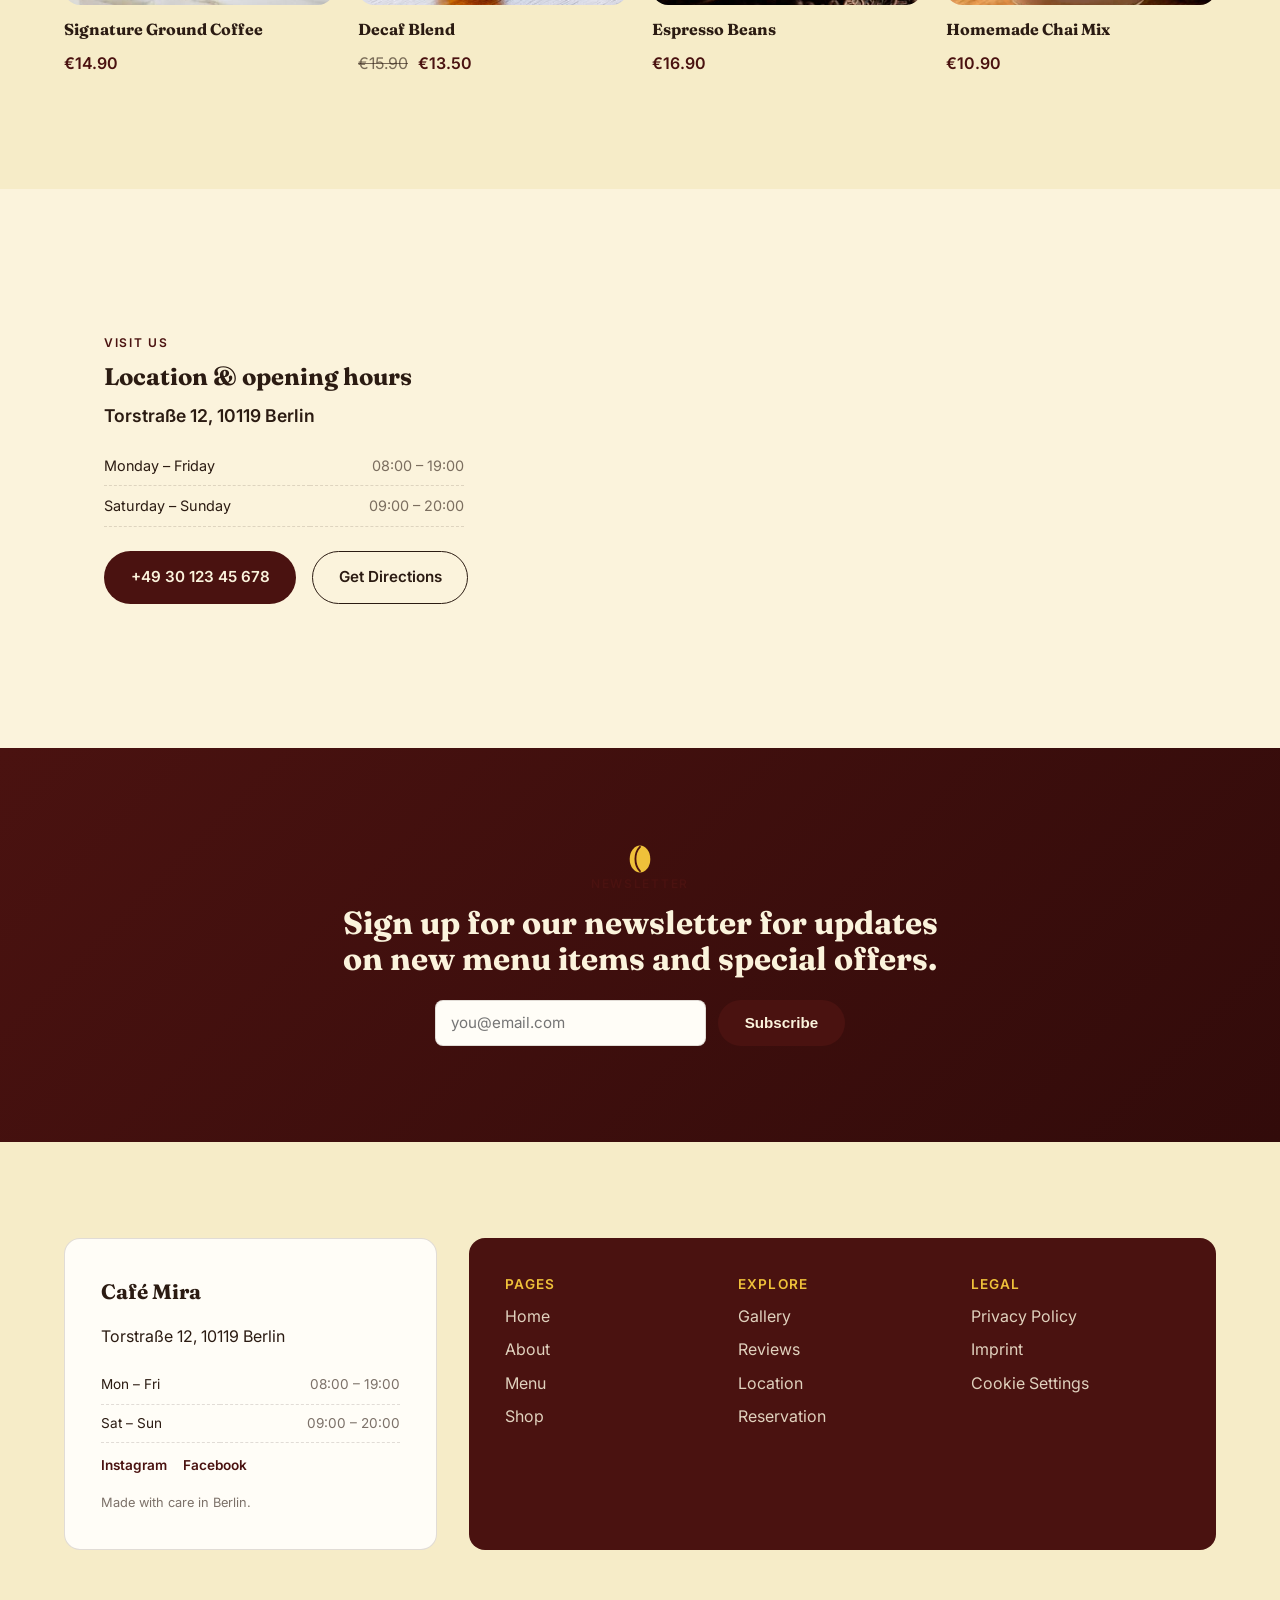
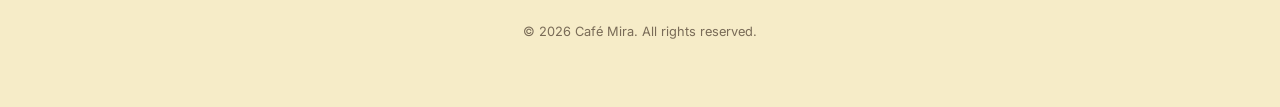
==== commit 94b1bc6e: "footer icon" ====
--- a/index.html
+++ b/index.html
@@ -481,7 +481,6 @@
   </div>
 
   <div class="footer__card footer__card--maroon">
-    <svg class="footer__map-deco" viewBox="0 0 64 64" width="46" aria-hidden="true"><circle cx="32" cy="32" r="30" fill="none" stroke="#EFC13A" stroke-width="1.5" stroke-dasharray="3 4"/><path d="M32 14c-7 0-12 5-12 12 0 9 12 22 12 22s12-13 12-22c0-7-5-12-12-12Z" fill="#EFC13A"/></svg>
     <div class="footer__col">
       <p class="footer__heading">Pages</p>
       <p><a href="#top">Home</a></p>
